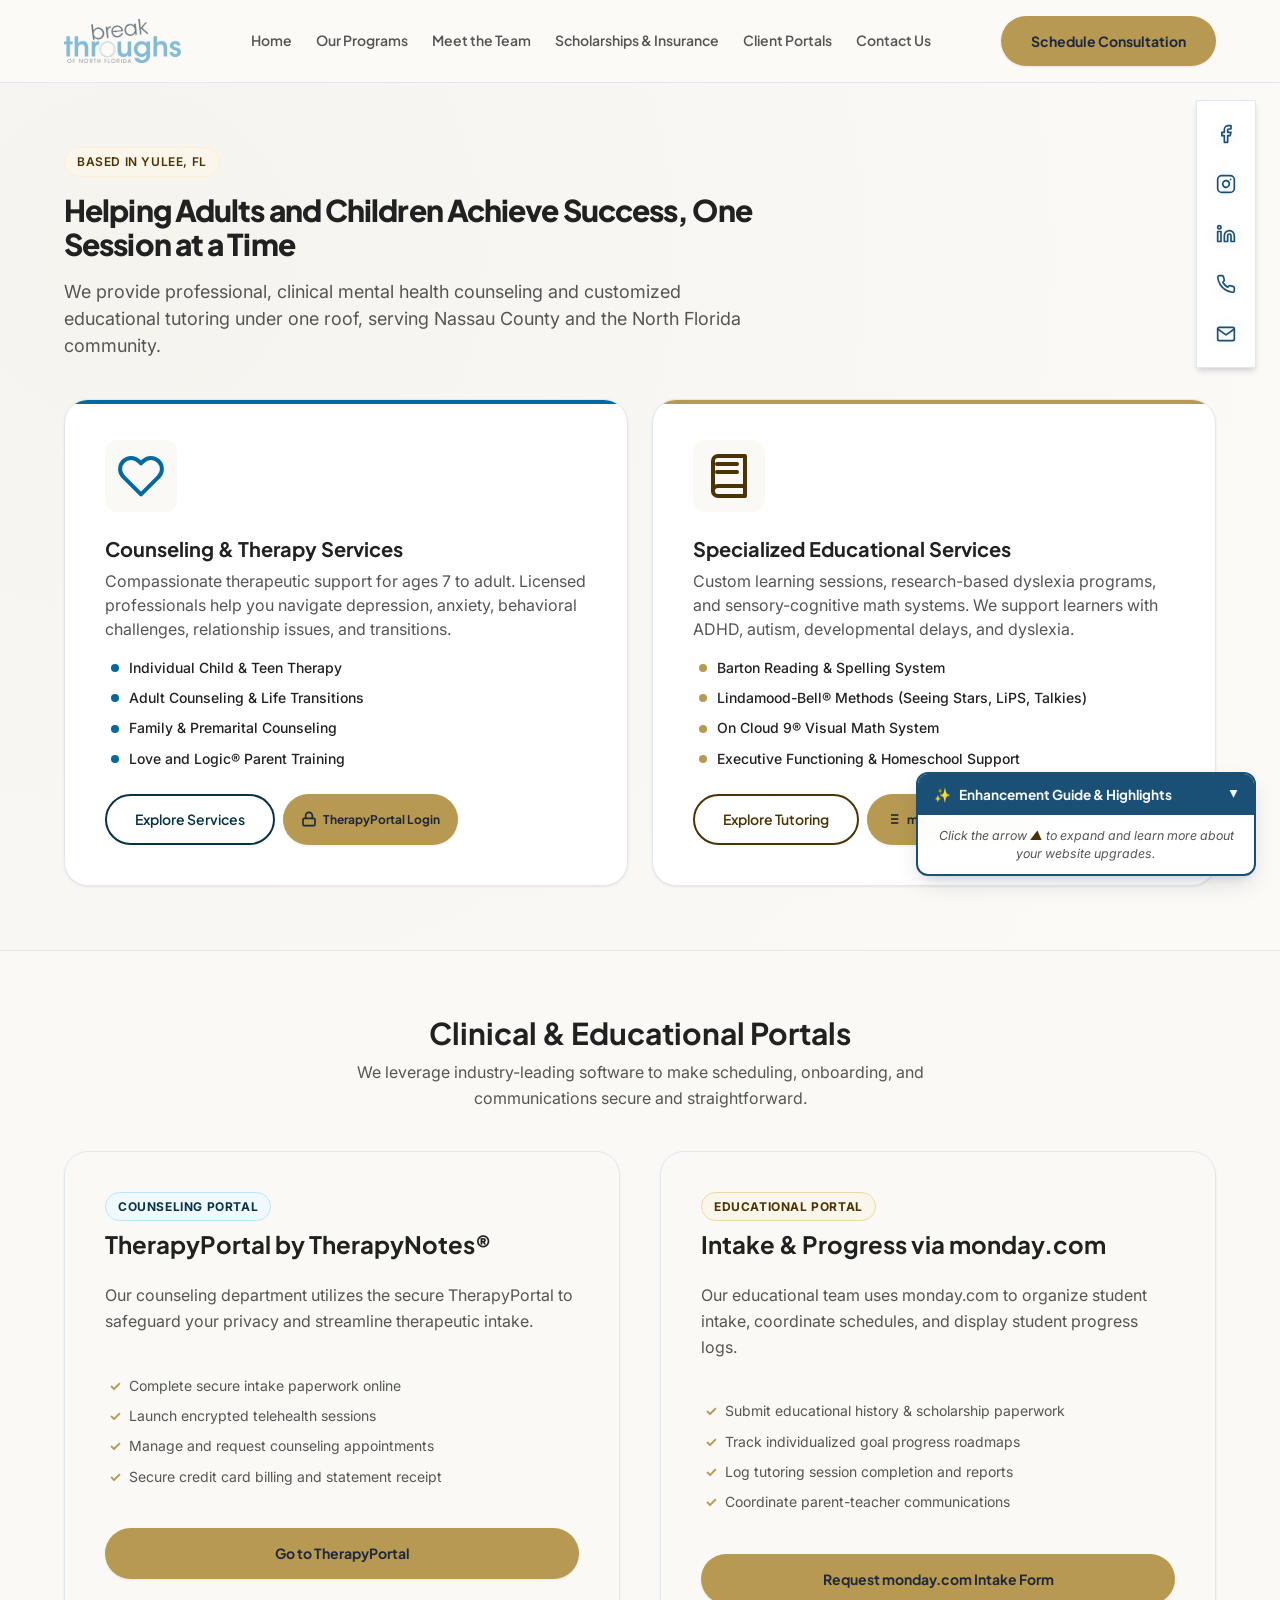
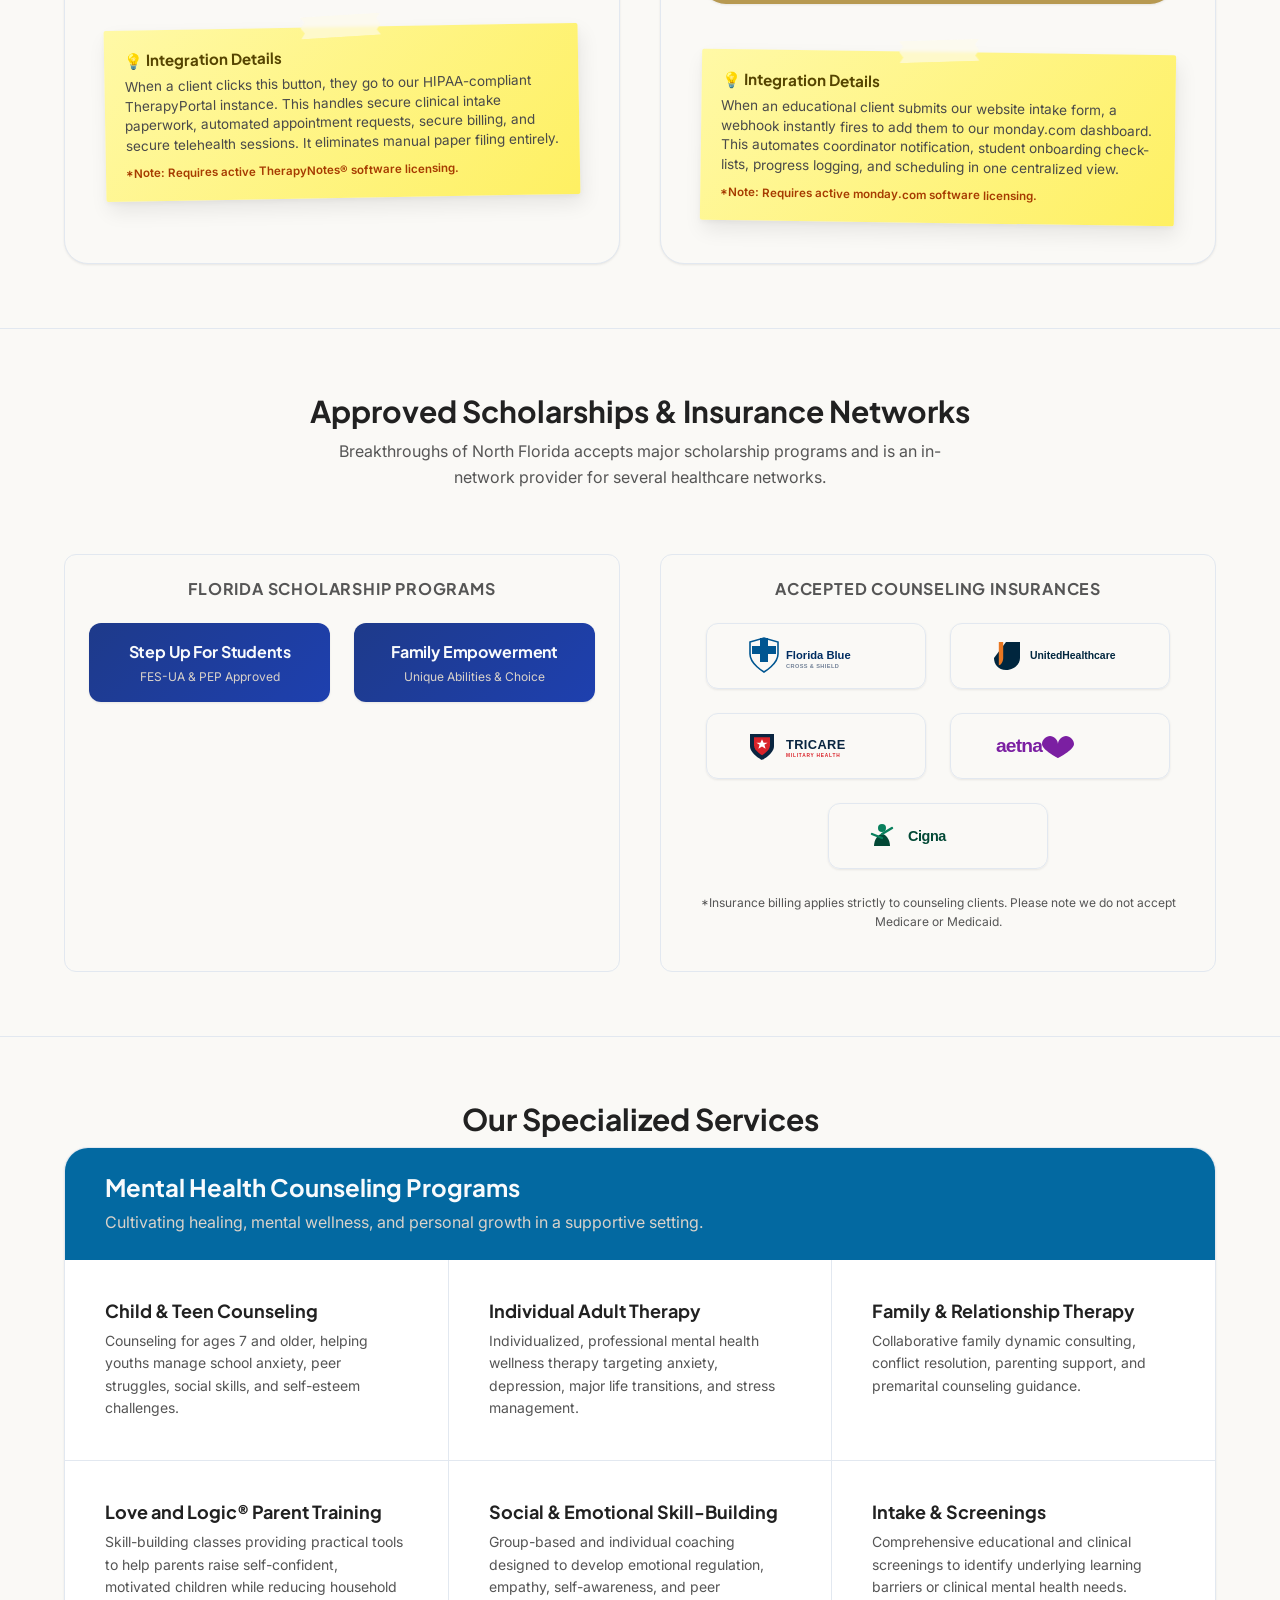
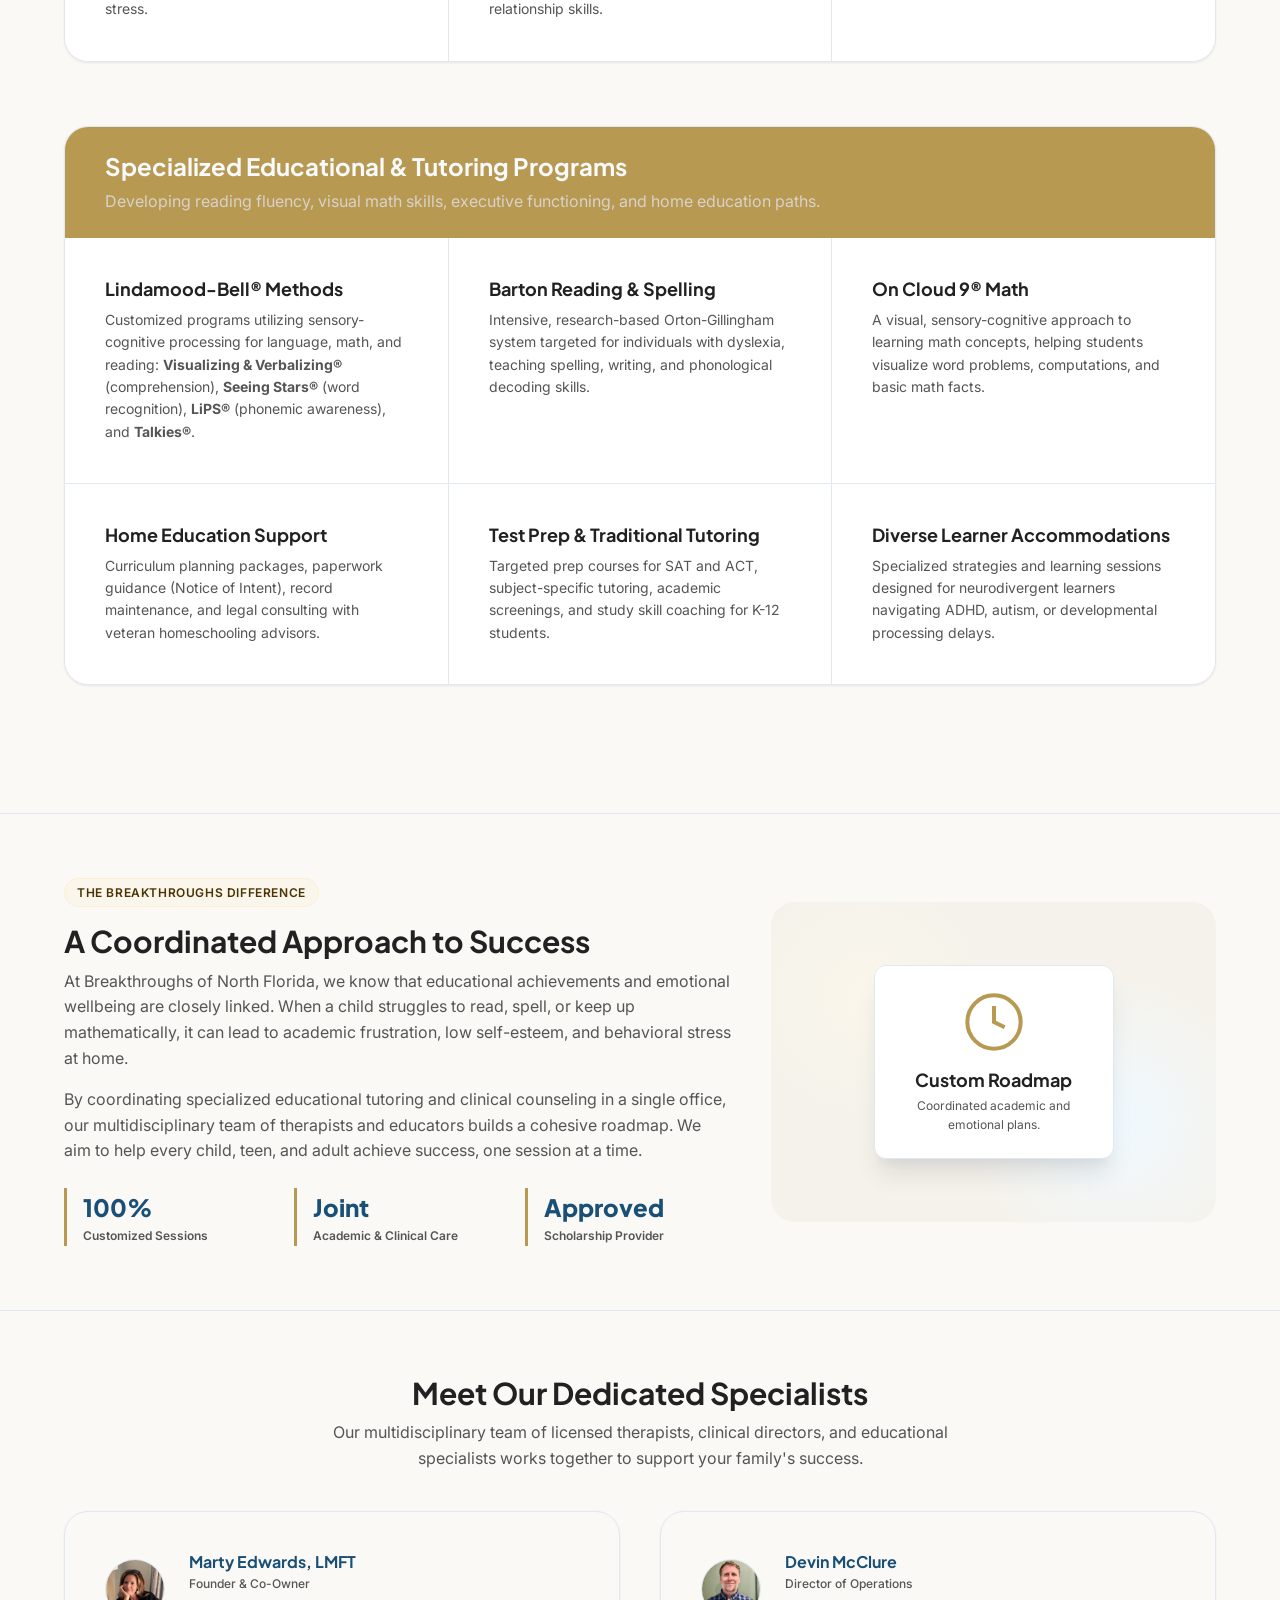
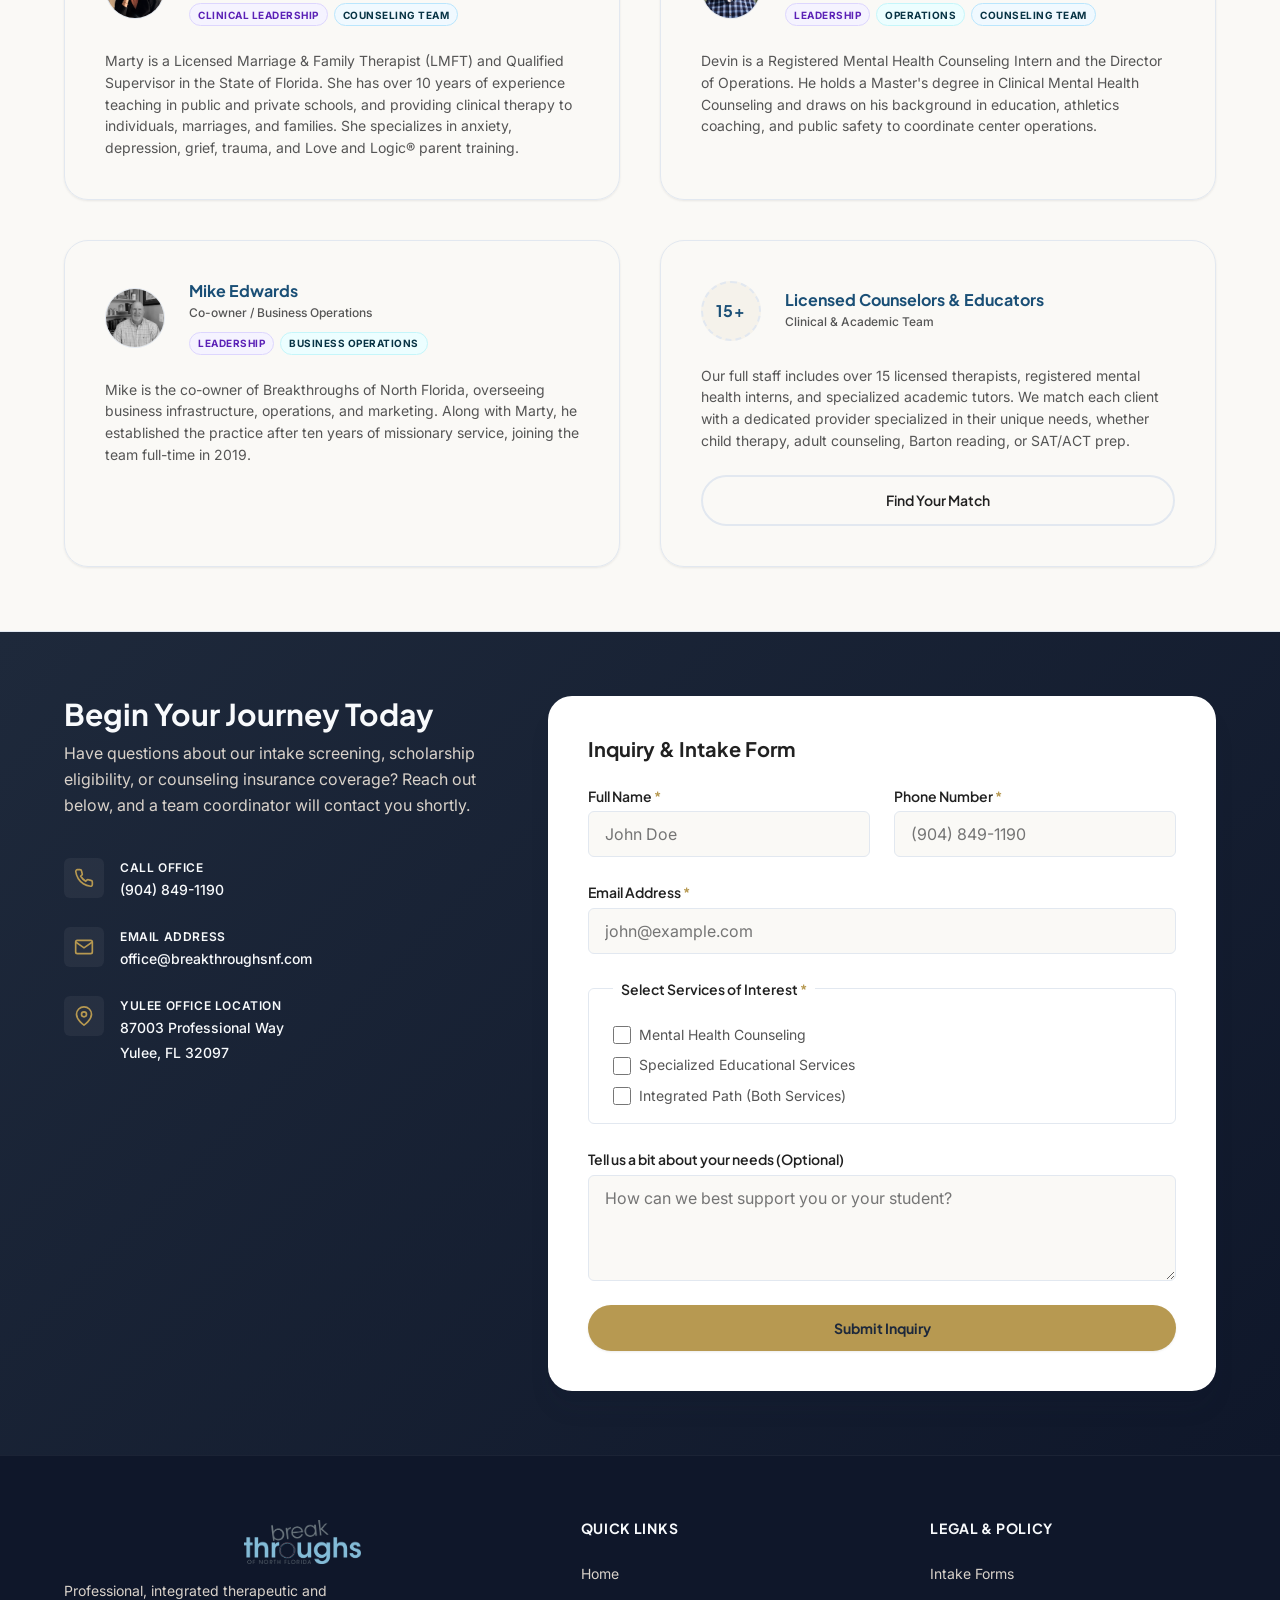
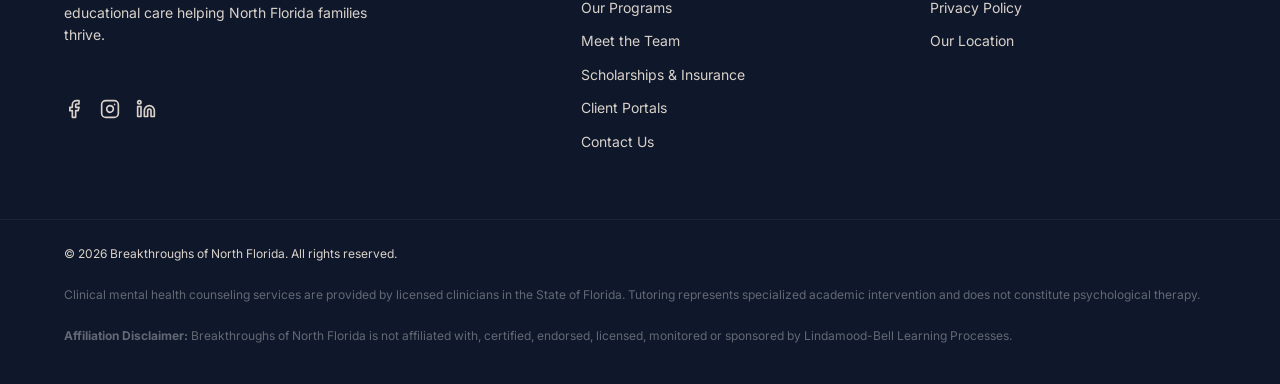
==== index.html @ 8227120d "Reposition floating socials charm bar to upper right corner and adjust hover tooltips to slide left" ====
<!DOCTYPE html>
<html lang="en">
<head>
  <meta charset="UTF-8">
  <meta name="viewport" content="width=device-width, initial-scale=1.0">
  
  <!-- SEO Meta Tags -->
  <title>Breakthroughs of North Florida | Specialized Counseling & Tutoring in Yulee</title>
  <meta name="description" content="Based in Yulee, Florida, we offer professional clinical mental health counseling and specialized educational tutoring services for children, teens, and families.">
  
  <!-- Google Fonts for Modern Typography -->
  <link rel="preconnect" href="https://fonts.googleapis.com">
  <link rel="preconnect" href="https://fonts.gstatic.com" crossorigin>
  <link href="https://fonts.googleapis.com/css2?family=Inter:wght@300;400;500;600;700&family=Plus+Jakarta+Sans:wght@400;500;600;700;800&display=swap" rel="stylesheet">
  
  <!-- Stylesheet -->
  <link rel="stylesheet" href="styles.css">
</head>
<body>

  <!-- Floating Collapsible Proposal Guide Widget -->
  <div class="proposal-widget collapsed" id="proposal-widget">
    <button class="proposal-widget-toggle" onclick="toggleProposalWidget()" aria-expanded="false" aria-label="Toggle proposal information guide">
      <span class="widget-toggle-icon">✨</span>
      <span class="widget-toggle-text">Enhancement Guide &amp; Highlights</span>
      <span class="widget-toggle-arrow">▲</span>
    </button>
    <div class="proposal-widget-body">
      <div class="widget-collapsed-msg">
        Click the arrow <span style="color: var(--color-academic-primary-dark); font-weight: 600;">▲</span> to expand and learn more about your website upgrades.
      </div>
      <div class="widget-expanded-content">
        <h4 style="margin-top: 0; margin-bottom: 0.5rem; font-size: 0.95rem; color: var(--color-primary-navy);">Enhancement Guide &amp; Concept Highlights</h4>
        <p style="font-size: 0.8rem; line-height: 1.4; margin-bottom: 0.75rem; color: var(--color-text-main);">
          This interactive prototype demonstrates recommended enhancements to modernize your website's architecture, user experience, and accessibility. Note that this is a <strong>preliminary concept skeleton</strong> designed to showcase layout and feature possibilities before final content integration.
        </p>
        <ul class="widget-highlights" style="margin: 10px 0; padding-left: 0; list-style: none; display: flex; flex-direction: column; gap: 8px;">
          <li style="position: relative; padding-left: 18px; font-size: 0.775rem; line-height: 1.4; color: var(--color-text-main);"><strong style="color: var(--color-primary-navy);">Modern Multi-Page Setup:</strong> Recommending a structured 5-page layout (Home, Programs, Team, Rates, Contact) to make extensive clinical and educational copy easy to digest and navigate.</li>
          <li style="position: relative; padding-left: 18px; font-size: 0.775rem; line-height: 1.4; color: var(--color-text-main);"><strong style="color: var(--color-primary-navy);">Inclusive Design &amp; Accessibility:</strong> Tailored with dyslexia-friendly high-contrast color tones, readable typography, and structured landmark navigation for readers with learning differences.</li>
          <li style="position: relative; padding-left: 18px; font-size: 0.775rem; line-height: 1.4; color: var(--color-text-main);"><strong style="color: var(--color-primary-navy);">Streamlined Portals:</strong> Integrating active intake forms (Google Forms) and client portal (TherapyPortal) directly into the navigation header.</li>
          <li style="position: relative; padding-left: 18px; font-size: 0.775rem; line-height: 1.4; color: var(--color-text-main);"><strong style="color: var(--color-primary-navy);">Dynamic Anti-Scroll UX:</strong> Compact staff cards with collapsible bio toggles to prevent infinite page scroll, allowing visitors to expand details only when interested.</li>
        </ul>
        <p class="widget-note" style="font-size: 0.75rem; color: var(--color-text-muted); font-style: italic; border-top: 1px solid var(--color-border-subtle); padding-top: 6px; margin-top: 6px; margin-bottom: 0;">Click this header to collapse/expand this guide and view the layout uninterrupted.</p>
      </div>
    </div>
  </div>


  <!-- Keyboard Accessibility: Skip to Main Content Link -->
  <a href="#main-content" class="skip-link">Skip to main content</a>

  <!-- Main Navigation Header -->
  <header class="main-header">
    <div class="container header-container">
      <a href="index.html" class="logo-area" aria-label="Breakthroughs of North Florida Home">
        <img class="logo-img" src="logo.png" alt="Breakthroughs of North Florida Logo">
      </a>

      <!-- Desktop Navigation -->
      <nav class="main-nav" aria-label="Primary Navigation">
        <ul class="nav-list">
          <li><a href="index.html" class="nav-link">Home</a></li>
          <li><a href="programs.html" class="nav-link">Our Programs</a></li>
          <li><a href="team.html" class="nav-link">Meet the Team</a></li>
          <li><a href="rates-insurance.html" class="nav-link">Scholarships &amp; Insurance</a></li>
          <li><a href="contact.html#portals" class="nav-link">Client Portals</a></li>
          <li><a href="contact.html" class="nav-link">Contact Us</a></li>
        </ul>
      </nav>

      <!-- Action Button -->
      <div class="header-cta">
        <a href="contact.html" class="btn btn-primary">Schedule Consultation</a>
      </div>

      <!-- Mobile Menu Toggle Button (Hamburger) -->
      <button class="menu-toggle" aria-expanded="false" aria-label="Toggle Navigation Menu">
        <span class="hamburger-bar"></span>
        <span class="hamburger-bar"></span>
        <span class="hamburger-bar"></span>
      </button>
    </div>

    <!-- Mobile Drawer Overlay Menu -->
    <nav class="mobile-nav" aria-label="Mobile Navigation">
      <ul class="mobile-nav-list">
        <li><a href="index.html" class="mobile-nav-link">Home</a></li>
        <li><a href="programs.html" class="mobile-nav-link">Our Programs</a></li>
        <li><a href="team.html" class="mobile-nav-link">Meet the Team</a></li>
        <li><a href="rates-insurance.html" class="mobile-nav-link">Scholarships &amp; Insurance</a></li>
        <li><a href="contact.html#portals" class="mobile-nav-link">Client Portals</a></li>
        <li><a href="contact.html" class="mobile-nav-link">Contact Us</a></li>
        <li><a href="contact.html" class="btn btn-primary btn-block">Schedule Consultation</a></li>
      </ul>
    </nav>
  </header>


  <!-- Main Content Wrapper -->
  <main id="main-content">

    <!-- Dual-Path Hero Section -->
    <section class="hero-section" aria-label="Welcome and Pathways">
      <div class="container hero-container">
        <div class="hero-intro">
          <span class="badge badge-accent">Based in Yulee, FL</span>
          <h1 class="hero-title">Helping Adults and Children Achieve Success, One Session at a Time</h1>
          <p class="hero-subtitle">
            We provide professional, clinical mental health counseling and customized educational tutoring under one roof, serving Nassau County and the North Florida community.
          </p>
        </div>

        <!-- The Dual Paths Layout - Counseling First, Education Second -->
        <div class="hero-paths">
          
          <!-- Path A: Counseling Services (First) -->
          <article class="path-card path-counseling" aria-labelledby="path-counseling-title">
            <div class="path-icon" aria-hidden="true">
              <!-- Heart in Hands / Care SVG -->
              <svg viewBox="0 0 24 24" width="48" height="48" stroke="currentColor" stroke-width="2" fill="none" stroke-linecap="round" stroke-linejoin="round">
                <path d="M20.84 4.61a5.5 5.5 0 0 0-7.78 0L12 5.67l-1.06-1.06a5.5 5.5 0 0 0-7.78 7.78l1.06 1.06L12 21.23l7.78-7.78 1.06-1.06a5.5 5.5 0 0 0 0-7.78z"></path>
              </svg>
            </div>
            <div class="path-content">
              <h2 id="path-counseling-title" class="path-title">Counseling &amp; Therapy Services</h2>
              <p class="path-description">
                Compassionate therapeutic support for ages 7 to adult. Licensed professionals help you navigate depression, anxiety, behavioral challenges, relationship issues, and transitions.
              </p>
              <ul class="path-bullets" role="list">
                <li>Individual Child & Teen Therapy</li>
                <li>Adult Counseling & Life Transitions</li>
                <li>Family & Premarital Counseling</li>
                <li>Love and Logic® Parent Training</li>
              </ul>
              <div class="path-actions">
                <a href="programs.html#lindamood-bell" class="btn btn-secondary btn-counseling-theme">Explore Services</a>
                <a href="https://www.therapyportal.com/p/breakthroughsnf/" target="_blank" rel="noopener noreferrer" class="btn btn-primary btn-portal-action">
                  <svg viewBox="0 0 24 24" width="16" height="16" stroke="currentColor" stroke-width="2.5" fill="none" class="btn-icon">
                    <rect x="3" y="11" width="18" height="11" rx="2" ry="2"></rect>
                    <path d="M7 11V7a5 5 0 0 1 10 0v4"></path>
                  </svg>
                  TherapyPortal Login
                </a>
              </div>
            </div>
          </article>

          <!-- Path B: Specialized Academics & Tutoring (Second) -->
          <article class="path-card path-academic" aria-labelledby="path-academic-title">
            <div class="path-icon" aria-hidden="true">
              <!-- Book / Academic Growth SVG -->
              <svg viewBox="0 0 24 24" width="48" height="48" stroke="currentColor" stroke-width="2" fill="none" stroke-linecap="round" stroke-linejoin="round">
                <path d="M4 19.5A2.5 2.5 0 0 1 6.5 17H20"></path>
                <path d="M6.5 2H20v20H6.5A2.5 2.5 0 0 1 4 19.5v-15A2.5 2.5 0 0 1 6.5 2z"></path>
                <path d="M6 6h10"></path>
                <path d="M6 10h10"></path>
              </svg>
            </div>
            <div class="path-content">
              <h2 id="path-academic-title" class="path-title">Specialized Educational Services</h2>
              <p class="path-description">
                Custom learning sessions, research-based dyslexia programs, and sensory-cognitive math systems. We support learners with ADHD, autism, developmental delays, and dyslexia.
              </p>
              <ul class="path-bullets" role="list">
                <li>Barton Reading & Spelling System</li>
                <li>Lindamood-Bell® Methods (Seeing Stars, LiPS, Talkies)</li>
                <li>On Cloud 9® Visual Math System</li>
                <li>Executive Functioning & Homeschool Support</li>
              </ul>
              <div class="path-actions">
                <a href="programs.html#tutoring" class="btn btn-secondary btn-academic-theme">Explore Tutoring</a>
                <a href="#monday-onboarding" class="btn btn-primary btn-portal-action academic-accent-btn">
                  <svg viewBox="0 0 24 24" width="16" height="16" stroke="currentColor" stroke-width="2.5" fill="none" class="btn-icon">
                    <line x1="9" y1="6" x2="20" y2="6"></line>
                    <line x1="9" y1="12" x2="20" y2="12"></line>
                    <line x1="9" y1="18" x2="20" y2="18"></line>
                    <line x1="4" y1="6" x2="4.01" y2="6"></line>
                    <line x1="4" y1="12" x2="4.01" y2="12"></line>
                    <line x1="4" y1="18" x2="4.01" y2="18"></line>
                  </svg>
                  monday Onboarding
                </a>
              </div>
            </div>
          </article>

        </div>
      </div>
    </section>

    <!-- Client Portals Section -->
    <section id="portals" class="portals-section" aria-labelledby="portals-heading">
      <div class="container">
        <h2 id="portals-heading" class="section-title text-center">Clinical &amp; Educational Portals</h2>
        <p class="section-subtitle text-center">
          We leverage industry-leading software to make scheduling, onboarding, and communications secure and straightforward.
        </p>

        <div class="portals-grid">
          <!-- Counseling Portal (TherapyNotes) -->
          <div class="portal-card card-counseling-portal">
            <div class="portal-header">
              <span class="portal-badge badge-counseling">Counseling Portal</span>
              <h3>TherapyPortal by TherapyNotes®</h3>
            </div>
            <p>
              Our counseling department utilizes the secure TherapyPortal to safeguard your privacy and streamline therapeutic intake.
            </p>
            <ul class="portal-features" role="list">
              <li>Complete secure intake paperwork online</li>
              <li>Launch encrypted telehealth sessions</li>
              <li>Manage and request counseling appointments</li>
              <li>Secure credit card billing and statement receipt</li>
            </ul>
            <a href="https://www.therapyportal.com/p/breakthroughsnf/" target="_blank" rel="noopener noreferrer" class="btn btn-primary btn-block">Go to TherapyPortal</a>
            
            <!-- Sticky Note Callout for Stakeholders -->
            <div class="sticky-note">
              <span class="sticky-note-tape"></span>
              <h5>💡 Integration Details</h5>
              <p>When a client clicks this button, they go to our HIPAA-compliant TherapyPortal instance. This handles secure clinical intake paperwork, automated appointment requests, secure billing, and secure telehealth sessions. It eliminates manual paper filing entirely.</p>
              <span class="sticky-note-footnote">*Note: Requires active TherapyNotes® software licensing.</span>
            </div>
          </div>

          <!-- Academic Portal (monday.com) -->
          <div id="monday-onboarding" class="portal-card card-academic-portal">
            <div class="portal-header">
              <span class="portal-badge badge-academic">Educational Portal</span>
              <h3>Intake &amp; Progress via monday.com</h3>
            </div>
            <p>
              Our educational team uses monday.com to organize student intake, coordinate schedules, and display student progress logs.
            </p>
            <ul class="portal-features" role="list">
              <li>Submit educational history &amp; scholarship paperwork</li>
              <li>Track individualized goal progress roadmaps</li>
              <li>Log tutoring session completion and reports</li>
              <li>Coordinate parent-teacher communications</li>
            </ul>
            <a href="#contact" class="btn btn-primary btn-block academic-accent-btn">Request monday.com Intake Form</a>
            
            <!-- Sticky Note Callout for Stakeholders -->
            <div class="sticky-note">
              <span class="sticky-note-tape"></span>
              <h5>💡 Integration Details</h5>
              <p>When an educational client submits our website intake form, a webhook instantly fires to add them to our monday.com dashboard. This automates coordinator notification, student onboarding check-lists, progress logging, and scheduling in one centralized view.</p>
              <span class="sticky-note-footnote">*Note: Requires active monday.com software licensing.</span>
            </div>
          </div>
        </div>
      </div>
    </section>

    <!-- Trust Badges Section (Scholarships & Insurances) -->
    <section id="badges" class="badges-section" aria-labelledby="badges-heading">
      <div class="container">
        <h2 id="badges-heading" class="section-title text-center">Approved Scholarships &amp; Insurance Networks</h2>
        <p class="section-subtitle text-center">
          Breakthroughs of North Florida accepts major scholarship programs and is an in-network provider for several healthcare networks.
        </p>

        <div class="badges-grid-container">
          <!-- Florida Scholarship Badges -->
          <div class="badge-category-box">
            <h3 class="badge-category-title">Florida Scholarship Programs</h3>
            <div class="badge-row">
              <div class="trust-badge" aria-label="Step Up For Students scholarship accepted">
                <div class="badge-inner">
                  <span class="badge-main-text">Step Up For Students</span>
                  <span class="badge-sub-text">FES-UA &amp; PEP Approved</span>
                </div>
              </div>
              <div class="trust-badge" aria-label="Family Empowerment Scholarship accepted">
                <div class="badge-inner">
                  <span class="badge-main-text">Family Empowerment</span>
                  <span class="badge-sub-text">Unique Abilities & Choice</span>
                </div>
              </div>
            </div>
          </div>

          <!-- Accepted Insurance Badges -->
          <div class="badge-category-box">
            <h3 class="badge-category-title">Accepted Counseling Insurances</h3>
            <div class="badge-row">
              <div class="insurance-logo-card" aria-label="Florida Blue Cross Blue Shield accepted">
                <img src="images/bcbs_logo.svg" alt="Florida Blue Logo">
              </div>
              <div class="insurance-logo-card" aria-label="UnitedHealthcare accepted">
                <img src="images/uhc_logo.svg" alt="UnitedHealthcare Logo">
              </div>
              <div class="insurance-logo-card" aria-label="Tricare Insurance accepted">
                <img src="images/tricare_logo.svg" alt="Tricare Logo">
              </div>
              <div class="insurance-logo-card" aria-label="Aetna Insurance accepted">
                <img src="images/aetna_logo.svg" alt="Aetna Logo">
              </div>
              <div class="insurance-logo-card" aria-label="Cigna Insurance accepted">
                <img src="images/cigna_logo.svg" alt="Cigna Logo">
              </div>
            </div>
            <p class="insurance-note">*Insurance billing applies strictly to counseling clients. Please note we do not accept Medicare or Medicaid.</p>
          </div>
        </div>
      </div>
    </section>

    <!-- Services Overview Section - Counseling First, Education Second -->
    <section id="services" class="services-section" aria-labelledby="services-heading">
      <div class="container">
        <h2 id="services-heading" class="section-title text-center">Our Specialized Services</h2>
        
        <!-- Counseling Services Sub-Section (First) -->
        <div id="services-counseling" class="services-block">
          <div class="services-block-header counseling-color-strip">
            <h3>Mental Health Counseling Programs</h3>
            <p>Cultivating healing, mental wellness, and personal growth in a supportive setting.</p>
          </div>
          <div class="services-grid">
            <div class="service-card">
              <h4>Child &amp; Teen Counseling</h4>
              <p>Counseling for ages 7 and older, helping youths manage school anxiety, peer struggles, social skills, and self-esteem challenges.</p>
            </div>
            <div class="service-card">
              <h4>Individual Adult Therapy</h4>
              <p>Individualized, professional mental health wellness therapy targeting anxiety, depression, major life transitions, and stress management.</p>
            </div>
            <div class="service-card">
              <h4>Family &amp; Relationship Therapy</h4>
              <p>Collaborative family dynamic consulting, conflict resolution, parenting support, and premarital counseling guidance.</p>
            </div>
            <div class="service-card">
              <h4>Love and Logic® Parent Training</h4>
              <p>Skill-building classes providing practical tools to help parents raise self-confident, motivated children while reducing household stress.</p>
            </div>
            <div class="service-card">
              <h4>Social &amp; Emotional Skill-Building</h4>
              <p>Group-based and individual coaching designed to develop emotional regulation, empathy, self-awareness, and peer relationship skills.</p>
            </div>
            <div class="service-card">
              <h4>Intake &amp; Screenings</h4>
              <p>Comprehensive educational and clinical screenings to identify underlying learning barriers or clinical mental health needs.</p>
            </div>
          </div>
        </div>

        <!-- Academic Services Sub-Section (Second) -->
        <div id="services-academic" class="services-block">
          <div class="services-block-header academic-color-strip">
            <h3>Specialized Educational &amp; Tutoring Programs</h3>
            <p>Developing reading fluency, visual math skills, executive functioning, and home education paths.</p>
          </div>
          <div class="services-grid">
            <div class="service-card">
              <h4>Lindamood-Bell® Methods</h4>
              <p>Customized programs utilizing sensory-cognitive processing for language, math, and reading: <strong>Visualizing &amp; Verbalizing®</strong> (comprehension), <strong>Seeing Stars®</strong> (word recognition), <strong>LiPS®</strong> (phonemic awareness), and <strong>Talkies®</strong>.</p>
            </div>
            <div class="service-card">
              <h4>Barton Reading &amp; Spelling</h4>
              <p>Intensive, research-based Orton-Gillingham system targeted for individuals with dyslexia, teaching spelling, writing, and phonological decoding skills.</p>
            </div>
            <div class="service-card">
              <h4>On Cloud 9® Math</h4>
              <p>A visual, sensory-cognitive approach to learning math concepts, helping students visualize word problems, computations, and basic math facts.</p>
            </div>
            <div class="service-card">
              <h4>Home Education Support</h4>
              <p>Curriculum planning packages, paperwork guidance (Notice of Intent), record maintenance, and legal consulting with veteran homeschooling advisors.</p>
            </div>
            <div class="service-card">
              <h4>Test Prep &amp; Traditional Tutoring</h4>
              <p>Targeted prep courses for SAT and ACT, subject-specific tutoring, academic screenings, and study skill coaching for K-12 students.</p>
            </div>
            <div class="service-card">
              <h4>Diverse Learner Accommodations</h4>
              <p>Specialized strategies and learning sessions designed for neurodivergent learners navigating ADHD, autism, or developmental processing delays.</p>
            </div>
          </div>
        </div>

      </div>
    </section>

    <!-- Our Philosophy Section -->
    <section id="about" class="about-section" aria-labelledby="about-heading">
      <div class="container about-container">
        <div class="about-content">
          <span class="badge badge-accent">The Breakthroughs Difference</span>
          <h2 id="about-heading" class="section-title">A Coordinated Approach to Success</h2>
          <p>
            At Breakthroughs of North Florida, we know that educational achievements and emotional wellbeing are closely linked. When a child struggles to read, spell, or keep up mathematically, it can lead to academic frustration, low self-esteem, and behavioral stress at home. 
          </p>
          <p>
            By coordinating specialized educational tutoring and clinical counseling in a single office, our multidisciplinary team of therapists and educators builds a cohesive roadmap. We aim to help every child, teen, and adult achieve success, one session at a time.
          </p>
          <div class="highlights-row">
            <div class="highlight-item">
              <span class="highlight-number">100%</span>
              <span class="highlight-label">Customized Sessions</span>
            </div>
            <div class="highlight-item">
              <span class="highlight-number">Joint</span>
              <span class="highlight-label">Academic &amp; Clinical Care</span>
            </div>
            <div class="highlight-item">
              <span class="highlight-number">Approved</span>
              <span class="highlight-label">Scholarship Provider</span>
            </div>
          </div>
        </div>
        <div class="about-visual" aria-hidden="true">
          <!-- Geometric clean art element simulating growth/achievement path -->
          <div class="abstract-artwork">
            <div class="art-circle circle-1"></div>
            <div class="art-circle circle-2"></div>
            <div class="art-card">
              <svg viewBox="0 0 24 24" width="64" height="64" stroke="currentColor" stroke-width="1.5" fill="none">
                <circle cx="12" cy="12" r="10"></circle>
                <polyline points="12 6 12 12 16 14"></polyline>
              </svg>
              <h5>Custom Roadmap</h5>
              <p>Coordinated academic and emotional plans.</p>
            </div>
          </div>
        </div>
      </div>
    </section>

    <!-- Meet Our Team Section -->
    <section id="team" class="team-section" aria-labelledby="team-heading">
      <div class="container">
        <h2 id="team-heading" class="section-title text-center">Meet Our Dedicated Specialists</h2>
        <p class="section-subtitle text-center">
          Our multidisciplinary team of licensed therapists, clinical directors, and educational specialists works together to support your family's success.
        </p>

        <div class="team-grid">
          <!-- Staff Card 1: Marty Edwards -->
          <div class="team-card">
            <div class="team-card-header">
              <img class="team-avatar" src="images/marty.jpg" alt="Marty Edwards">
              <div class="team-meta">
                <h4>Marty Edwards, LMFT</h4>
                <span class="team-role">Founder &amp; Co-Owner</span>
                <div class="team-badge-container" style="display: flex; flex-wrap: wrap; gap: 6px; margin-top: 4px;">
                  <span class="team-badge badge-leadership">Clinical Leadership</span>
                  <span class="team-badge badge-counseling">Counseling Team</span>
                </div>
              </div>
            </div>
            <p class="team-bio">
              Marty is a Licensed Marriage &amp; Family Therapist (LMFT) and Qualified Supervisor in the State of Florida. She has over 10 years of experience teaching in public and private schools, and providing clinical therapy to individuals, marriages, and families. She specializes in anxiety, depression, grief, trauma, and Love and Logic® parent training.
            </p>
          </div>

          <!-- Staff Card 2: Devin McClure -->
          <div class="team-card">
            <div class="team-card-header">
              <img class="team-avatar" src="images/devin_mcclure.jpg" alt="Devin McClure">
              <div class="team-meta">
                <h4>Devin McClure</h4>
                <span class="team-role">Director of Operations</span>
                <div class="team-badge-container" style="display: flex; flex-wrap: wrap; gap: 6px; margin-top: 4px;">
                  <span class="team-badge badge-leadership">Leadership</span>
                  <span class="team-badge badge-operations">Operations</span>
                  <span class="team-badge badge-counseling">Counseling Team</span>
                </div>
              </div>
            </div>
            <p class="team-bio">
              Devin is a Registered Mental Health Counseling Intern and the Director of Operations. He holds a Master's degree in Clinical Mental Health Counseling and draws on his background in education, athletics coaching, and public safety to coordinate center operations.
            </p>
          </div>

          <!-- Staff Card 3: Mike Edwards -->
          <div class="team-card">
            <div class="team-card-header">
              <img class="team-avatar" src="images/mike.jpg" alt="Mike Edwards">
              <div class="team-meta">
                <h4>Mike Edwards</h4>
                <span class="team-role">Co-owner / Business Operations</span>
                <div class="team-badge-container" style="display: flex; flex-wrap: wrap; gap: 6px; margin-top: 4px;">
                  <span class="team-badge badge-leadership">Leadership</span>
                  <span class="team-badge badge-operations">Business Operations</span>
                </div>
              </div>
            </div>
            <p class="team-bio">
              Mike is the co-owner of Breakthroughs of North Florida, overseeing business infrastructure, operations, and marketing. Along with Marty, he established the practice after ten years of missionary service, joining the team full-time in 2019.
            </p>
          </div>

          <!-- Staff Card 4: Clinical & Tutoring Team -->
          <div class="team-card team-card-summary">
            <div class="team-card-header">
              <div class="team-avatar-placeholder team-avatar-group" aria-hidden="true" style="background-color: #f5f2eb; color: var(--color-primary-navy);">15+</div>
              <div class="team-meta">
                <h4>Licensed Counselors &amp; Educators</h4>
                <span class="team-role">Clinical &amp; Academic Team</span>
              </div>
            </div>
            <p class="team-bio">
              Our full staff includes over 15 licensed therapists, registered mental health interns, and specialized academic tutors. We match each client with a dedicated provider specialized in their unique needs, whether child therapy, adult counseling, Barton reading, or SAT/ACT prep.
            </p>
            <div class="team-card-footer" style="margin-top: auto;">
              <a href="contact.html" class="btn btn-secondary btn-block">Find Your Match</a>
            </div>
          </div>
        </div>
      </div>
    </section>

    <!-- Contact & Intake Section -->
    <section id="contact" class="contact-section" aria-labelledby="contact-heading">
      <div class="container contact-container">
        
        <!-- Details Column -->
        <div class="contact-info">
          <h2 id="contact-heading" class="section-title text-light">Begin Your Journey Today</h2>
          <p class="text-light-sub">
            Have questions about our intake screening, scholarship eligibility, or counseling insurance coverage? Reach out below, and a team coordinator will contact you shortly.
          </p>

          <div class="info-blocks">
            <div class="info-block">
              <div class="info-icon" aria-hidden="true">
                <svg viewBox="0 0 24 24" width="20" height="20" stroke="currentColor" stroke-width="2" fill="none">
                  <path d="M22 16.92v3a2 2 0 0 1-2.18 2 19.79 19.79 0 0 1-8.63-3.07 19.5 19.5 0 0 1-6-6 19.79 19.79 0 0 1-3.07-8.67A2 2 0 0 1 4.11 2h3a2 2 0 0 1 2 1.72 12.84 12.84 0 0 0 .7 2.81 2 2 0 0 1-.45 2.11L8.09 9.91a16 16 0 0 0 6 6l1.27-1.27a2 2 0 0 1 2.11-.45 12.84 12.84 0 0 0 2.81.7A2 2 0 0 1 22 16.92z"></path>
                </svg>
              </div>
              <div>
                <span class="info-title text-light">Call Office</span>
                <a href="tel:9048491190" class="info-value text-light">(904) 849-1190</a>
              </div>
            </div>

            <div class="info-block">
              <div class="info-icon" aria-hidden="true">
                <svg viewBox="0 0 24 24" width="20" height="20" stroke="currentColor" stroke-width="2" fill="none">
                  <path d="M4 4h16c1.1 0 2 .9 2 2v12c0 1.1-.9 2-2 2H4c-1.1 0-2-.9-2-2V6c0-1.1.9-2 2-2z"></path>
                  <polyline points="22,6 12,13 2,6"></polyline>
                </svg>
              </div>
              <div>
                <span class="info-title text-light">Email Address</span>
                <a href="mailto:office@breakthroughsnf.com" class="info-value text-light">office@breakthroughsnf.com</a>
              </div>
            </div>

            <div class="info-block">
              <div class="info-icon" aria-hidden="true">
                <svg viewBox="0 0 24 24" width="20" height="20" stroke="currentColor" stroke-width="2" fill="none">
                  <path d="M21 10c0 7-9 13-9 13s-9-6-9-13a9 9 0 0 1 18 0z"></path>
                  <circle cx="12" cy="10" r="3"></circle>
                </svg>
              </div>
              <div>
                <span class="info-title text-light">Yulee Office Location</span>
                <span class="info-value text-light">87003 Professional Way<br>Yulee, FL 32097</span>
              </div>
            </div>
          </div>
        </div>

        <!-- Form Column -->
        <div class="contact-form-card">
          <h3 class="form-card-title">Inquiry &amp; Intake Form</h3>
          <form action="#" method="POST" class="intake-form">
            <div class="form-row">
              <div class="form-group">
                <label for="contact-name">Full Name <span class="required" aria-hidden="true">*</span></label>
                <input type="text" id="contact-name" name="name" required autocomplete="name" placeholder="John Doe">
              </div>
              <div class="form-group">
                <label for="contact-phone">Phone Number <span class="required" aria-hidden="true">*</span></label>
                <input type="tel" id="contact-phone" name="phone" required autocomplete="tel" placeholder="(904) 849-1190">
              </div>
            </div>

            <div class="form-group">
              <label for="contact-email">Email Address <span class="required" aria-hidden="true">*</span></label>
              <input type="email" id="contact-email" name="email" required autocomplete="email" placeholder="john@example.com">
            </div>

            <fieldset class="form-fieldset">
              <legend class="form-legend">Select Services of Interest <span class="required" aria-hidden="true">*</span></legend>
              <div class="checkbox-group">
                <div class="checkbox-item">
                  <input type="checkbox" id="service-opt-counseling" name="services" value="counseling">
                  <label for="service-opt-counseling">Mental Health Counseling</label>
                </div>
                <div class="checkbox-item">
                  <input type="checkbox" id="service-opt-academic" name="services" value="academic">
                  <label for="service-opt-academic">Specialized Educational Services</label>
                </div>
                <div class="checkbox-item">
                  <input type="checkbox" id="service-opt-both" name="services" value="both">
                  <label for="service-opt-both">Integrated Path (Both Services)</label>
                </div>
              </div>
            </fieldset>

            <div class="form-group">
              <label for="contact-msg">Tell us a bit about your needs (Optional)</label>
              <textarea id="contact-msg" name="message" rows="4" placeholder="How can we best support you or your student?"></textarea>
            </div>

            <button type="submit" class="btn btn-primary btn-block">Submit Inquiry</button>
          </form>
        </div>

      </div>
    </section>

  </main>

  
  <!-- Floating Socials Charm Bar -->
  <div class="socials-charm" aria-label="Social Media Links">
    <a href="https://www.facebook.com/BreakthroughsofNorthFlorida" target="_blank" rel="noopener noreferrer" class="charm-link" aria-label="Facebook">
      <svg class="charm-icon" viewBox="0 0 24 24" width="20" height="20" stroke="currentColor" stroke-width="2" fill="none" stroke-linecap="round" stroke-linejoin="round">
        <path d="M18 2h-3a5 5 0 0 0 -5 5v3H7v4h3v8h4v-8h3l1-4h-4V7a1 1 0 0 1 1-1h3z"></path>
      </svg>
      <span class="charm-tooltip">Facebook</span>
    </a>
    <a href="https://www.instagram.com/breakthroughsofjacksonville/" target="_blank" rel="noopener noreferrer" class="charm-link" aria-label="Instagram">
      <svg class="charm-icon" viewBox="0 0 24 24" width="20" height="20" stroke="currentColor" stroke-width="2" fill="none" stroke-linecap="round" stroke-linejoin="round">
        <rect x="2" y="2" width="20" height="20" rx="5" ry="5"></rect>
        <path d="M16 11.37A4 4 0 1 1 12.63 8 4 4 0 0 1 16 11.37z"></path>
        <line x1="17.5" y1="6.5" x2="17.51" y2="6.5"></line>
      </svg>
      <span class="charm-tooltip">Instagram</span>
    </a>
    <a href="https://www.linkedin.com/company/breakthroughs-of-north-florida/" target="_blank" rel="noopener noreferrer" class="charm-link" aria-label="LinkedIn">
      <svg class="charm-icon" viewBox="0 0 24 24" width="20" height="20" stroke="currentColor" stroke-width="2" fill="none" stroke-linecap="round" stroke-linejoin="round">
        <path d="M16 8a6 6 0 0 1 6 6v7h-4v-7a2 2 0 0 0-2-2 2 2 0 0 0-2 2v7h-4v-7a6 6 0 0 1 6-6z"></path>
        <rect x="2" y="9" width="4" height="12"></rect>
        <circle cx="4" cy="4" r="2"></circle>
      </svg>
      <span class="charm-tooltip">LinkedIn</span>
    </a>
    <a href="tel:904-261-2600" class="charm-link" aria-label="Call Us">
      <svg class="charm-icon" viewBox="0 0 24 24" width="20" height="20" stroke="currentColor" stroke-width="2" fill="none" stroke-linecap="round" stroke-linejoin="round">
        <path d="M22 16.92v3a2 2 0 0 1-2.18 2 19.79 19.79 0 0 1-8.63-3.07 19.5 19.5 0 0 1-6-6 19.79 19.79 0 0 1-3.07-8.67A2 2 0 0 1 4.11 2h3a2 2 0 0 1 2 1.72 12.84 12.84 0 0 0 .7 2.81 2 2 0 0 1-.45 2.11L8.09 9.91a16 16 0 0 0 6 6l1.27-1.27a2 2 0 0 1 2.11-.45 12.84 12.84 0 0 0 2.81.7A2 2 0 0 1 22 16.92z"></path>
      </svg>
      <span class="charm-tooltip">Call Us</span>
    </a>
    <a href="contact.html" class="charm-link" aria-label="Contact Us">
      <svg class="charm-icon" viewBox="0 0 24 24" width="20" height="20" stroke="currentColor" stroke-width="2" fill="none" stroke-linecap="round" stroke-linejoin="round">
        <path d="M4 4h16c1.1 0 2 .9 2 2v12c0 1.1-.9 2-2 2H4c-1.1 0-2-.9-2-2V6c0-1.1.9-2 2-2z"></path>
        <polyline points="22,6 12,13 2,6"></polyline>
      </svg>
      <span class="charm-tooltip">Email Us</span>
    </a>
  </div>

  <!-- Scroll to Top Button -->
  <button class="scroll-top-btn" id="scroll-top-btn" onclick="scrollToTop()" aria-label="Scroll to top of page">
    <svg viewBox="0 0 24 24" width="20" height="20" stroke="currentColor" stroke-width="2.5" fill="none" stroke-linecap="round" stroke-linejoin="round">
      <line x1="12" y1="19" x2="12" y2="5"></line>
      <polyline points="5 12 12 5 19 12"></polyline>
    </svg>
  </button>

  
  <!-- Floating Socials Charm Bar -->
  <div class="socials-charm" aria-label="Social Media Links">
    <a href="https://www.facebook.com/BreakthroughsofNorthFlorida" target="_blank" rel="noopener noreferrer" class="charm-link" aria-label="Facebook">
      <svg class="charm-icon" viewBox="0 0 24 24" width="20" height="20" stroke="currentColor" stroke-width="2" fill="none" stroke-linecap="round" stroke-linejoin="round">
        <path d="M18 2h-3a5 5 0 0 0 -5 5v3H7v4h3v8h4v-8h3l1-4h-4V7a1 1 0 0 1 1-1h3z"></path>
      </svg>
      <span class="charm-tooltip">Facebook</span>
    </a>
    <a href="https://www.instagram.com/breakthroughsofjacksonville/" target="_blank" rel="noopener noreferrer" class="charm-link" aria-label="Instagram">
      <svg class="charm-icon" viewBox="0 0 24 24" width="20" height="20" stroke="currentColor" stroke-width="2" fill="none" stroke-linecap="round" stroke-linejoin="round">
        <rect x="2" y="2" width="20" height="20" rx="5" ry="5"></rect>
        <path d="M16 11.37A4 4 0 1 1 12.63 8 4 4 0 0 1 16 11.37z"></path>
        <line x1="17.5" y1="6.5" x2="17.51" y2="6.5"></line>
      </svg>
      <span class="charm-tooltip">Instagram</span>
    </a>
    <a href="https://www.linkedin.com/company/breakthroughs-of-north-florida/" target="_blank" rel="noopener noreferrer" class="charm-link" aria-label="LinkedIn">
      <svg class="charm-icon" viewBox="0 0 24 24" width="20" height="20" stroke="currentColor" stroke-width="2" fill="none" stroke-linecap="round" stroke-linejoin="round">
        <path d="M16 8a6 6 0 0 1 6 6v7h-4v-7a2 2 0 0 0-2-2 2 2 0 0 0-2 2v7h-4v-7a6 6 0 0 1 6-6z"></path>
        <rect x="2" y="9" width="4" height="12"></rect>
        <circle cx="4" cy="4" r="2"></circle>
      </svg>
      <span class="charm-tooltip">LinkedIn</span>
    </a>
    <a href="tel:904-261-2600" class="charm-link" aria-label="Call Us">
      <svg class="charm-icon" viewBox="0 0 24 24" width="20" height="20" stroke="currentColor" stroke-width="2" fill="none" stroke-linecap="round" stroke-linejoin="round">
        <path d="M22 16.92v3a2 2 0 0 1-2.18 2 19.79 19.79 0 0 1-8.63-3.07 19.5 19.5 0 0 1-6-6 19.79 19.79 0 0 1-3.07-8.67A2 2 0 0 1 4.11 2h3a2 2 0 0 1 2 1.72 12.84 12.84 0 0 0 .7 2.81 2 2 0 0 1-.45 2.11L8.09 9.91a16 16 0 0 0 6 6l1.27-1.27a2 2 0 0 1 2.11-.45 12.84 12.84 0 0 0 2.81.7A2 2 0 0 1 22 16.92z"></path>
      </svg>
      <span class="charm-tooltip">Call Us</span>
    </a>
    <a href="contact.html" class="charm-link" aria-label="Contact Us">
      <svg class="charm-icon" viewBox="0 0 24 24" width="20" height="20" stroke="currentColor" stroke-width="2" fill="none" stroke-linecap="round" stroke-linejoin="round">
        <path d="M4 4h16c1.1 0 2 .9 2 2v12c0 1.1-.9 2-2 2H4c-1.1 0-2-.9-2-2V6c0-1.1.9-2 2-2z"></path>
        <polyline points="22,6 12,13 2,6"></polyline>
      </svg>
      <span class="charm-tooltip">Email Us</span>
    </a>
  </div>

  <!-- Scroll to Top Button -->
  <button class="scroll-top-btn" id="scroll-top-btn" onclick="scrollToTop()" aria-label="Scroll to top of page">
    <svg viewBox="0 0 24 24" width="20" height="20" stroke="currentColor" stroke-width="2.5" fill="none" stroke-linecap="round" stroke-linejoin="round">
      <line x1="12" y1="19" x2="12" y2="5"></line>
      <polyline points="5 12 12 5 19 12"></polyline>
    </svg>
  </button>

  <!-- Global Footer -->
  <footer class="main-footer">
    <div class="container footer-container">
      <div class="footer-brand">
        <img class="logo-img" src="logo.png" alt="Breakthroughs of North Florida Logo">
        <p class="footer-desc">
          Professional, integrated therapeutic and educational care helping North Florida families thrive.
        </p>
        <!-- Inline Socials for Mobile/Tablet users -->
        <div class="footer-socials" style="display: flex; gap: 16px; margin-top: 1.25rem;">
          <a href="https://www.facebook.com/BreakthroughsofNorthFlorida" target="_blank" rel="noopener noreferrer" style="color: var(--color-text-light-sub); transition: color 0.2s;" aria-label="Facebook">
            <svg viewBox="0 0 24 24" width="20" height="20" stroke="currentColor" stroke-width="2" fill="none" stroke-linecap="round" stroke-linejoin="round"><path d="M18 2h-3a5 5 0 0 0 -5 5v3H7v4h3v8h4v-8h3l1-4h-4V7a1 1 0 0 1 1-1h3z"></path></svg>
          </a>
          <a href="https://www.instagram.com/breakthroughsofjacksonville/" target="_blank" rel="noopener noreferrer" style="color: var(--color-text-light-sub); transition: color 0.2s;" aria-label="Instagram">
            <svg viewBox="0 0 24 24" width="20" height="20" stroke="currentColor" stroke-width="2" fill="none" stroke-linecap="round" stroke-linejoin="round"><rect x="2" y="2" width="20" height="20" rx="5" ry="5"></rect><path d="M16 11.37A4 4 0 1 1 12.63 8 4 4 0 0 1 16 11.37z"></path><line x1="17.5" y1="6.5" x2="17.51" y2="6.5"></line></svg>
          </a>
          <a href="https://www.linkedin.com/company/breakthroughs-of-north-florida/" target="_blank" rel="noopener noreferrer" style="color: var(--color-text-light-sub); transition: color 0.2s;" aria-label="LinkedIn">
            <svg viewBox="0 0 24 24" width="20" height="20" stroke="currentColor" stroke-width="2" fill="none" stroke-linecap="round" stroke-linejoin="round"><path d="M16 8a6 6 0 0 1 6 6v7h-4v-7a2 2 0 0 0-2-2 2 2 0 0 0-2 2v7h-4v-7a6 6 0 0 1 6-6z"></path><rect x="2" y="9" width="4" height="12"></rect><circle cx="4" cy="4" r="2"></circle></svg>
          </a>
        </div>
      </div>

      <div class="footer-links-group">
        <div class="footer-links-col">
          <h5>Quick Links</h5>
          <ul>
            <li><a href="index.html">Home</a></li>
            <li><a href="programs.html">Our Programs</a></li>
            <li><a href="team.html">Meet the Team</a></li>
            <li><a href="rates-insurance.html">Scholarships &amp; Insurance</a></li>
            <li><a href="contact.html#portals">Client Portals</a></li>
            <li><a href="contact.html">Contact Us</a></li>
          </ul>
        </div>
        <div class="footer-links-col">
          <h5>Legal &amp; Policy</h5>
          <ul>
            <li><a href="rates-insurance.html">Intake Forms</a></li>
            <li><a href="rates-insurance.html#privacy">Privacy Policy</a></li>
            <li><a href="contact.html#locations">Our Location</a></li>
          </ul>
        </div>
      </div>
    </div>
    
    <div class="footer-bottom">
      <div class="container footer-bottom-container">
        <div class="footer-legal-blocks">
          <p class="copyright-text">&copy; <span id="current-year">2026</span> Breakthroughs of North Florida. All rights reserved.</p>
          <p class="license-info">Clinical mental health counseling services are provided by licensed clinicians in the State of Florida. Tutoring represents specialized academic intervention and does not constitute psychological therapy.</p>
          <p class="license-info"><strong>Affiliation Disclaimer:</strong> Breakthroughs of North Florida is not affiliated with, certified, endorsed, licensed, monitored or sponsored by Lindamood-Bell Learning Processes.</p>
        </div>
      </div>
    </div>
  </footer>

  <!-- Javascript for mobile menu toggling and proposal widget -->
  <script>
    document.addEventListener('DOMContentLoaded', () => {
      const menuToggle = document.querySelector('.menu-toggle');
      const mobileNav = document.querySelector('.mobile-nav');
      const mobileLinks = document.querySelectorAll('.mobile-nav-link');

      // Toggle mobile menu
      menuToggle.addEventListener('click', () => {
        const expanded = menuToggle.getAttribute('aria-expanded') === 'true';
        menuToggle.setAttribute('aria-expanded', !expanded);
        menuToggle.classList.toggle('is-active');
        mobileNav.classList.toggle('is-active');
      });

      // Close mobile menu on link click
      mobileLinks.forEach(link => {
        link.addEventListener('click', () => {
          menuToggle.setAttribute('aria-expanded', 'false');
          menuToggle.classList.remove('is-active');
          mobileNav.classList.remove('is-active');
        });
      });

      // Scroll to Top Button visibility toggle
      const scrollTopBtn = document.getElementById('scroll-top-btn');
      if (scrollTopBtn) {
        window.addEventListener('scroll', () => {
          if (window.pageYOffset > 300) {
            scrollTopBtn.classList.add('visible');
          } else {
            scrollTopBtn.classList.remove('visible');
          }
        });
      }

      // Automatically update footer copyright year to current year
      const yearSpan = document.getElementById('current-year');
      if (yearSpan) {
        yearSpan.textContent = new Date().getFullYear();
      }
    });

    // Toggle floating proposal widget
    function toggleProposalWidget() {
      const widget = document.getElementById('proposal-widget');
      if (widget) {
        const collapsed = widget.classList.toggle('collapsed');
        localStorage.setItem('proposal_widget_collapsed', collapsed ? 'true' : 'false');
        const toggleBtn = widget.querySelector('.proposal-widget-toggle');
        if (toggleBtn) {
          toggleBtn.setAttribute('aria-expanded', collapsed ? 'false' : 'true');
        }
      }
    }

    // Scroll to Top action
    function scrollToTop() {
      window.scrollTo({
        top: 0,
        behavior: 'smooth'
      });
    }

    // Restore proposal widget state
    document.addEventListener('DOMContentLoaded', () => {
      const isCollapsed = localStorage.getItem('proposal_widget_collapsed');
      const widget = document.getElementById('proposal-widget');
      if (widget && isCollapsed === 'false') {
        widget.classList.remove('collapsed');
        const toggleBtn = widget.querySelector('.proposal-widget-toggle');
        if (toggleBtn) {
          toggleBtn.setAttribute('aria-expanded', 'true');
        }
      }
    });
  </script>

</body>
</html>
---- styles.css ----
/* ----------------------------------------------------
   BREAKTHROUGHS OF NORTH FLORIDA - DESIGN SYSTEM
   Modern, Warm, Professional, and Accessible CSS Scaffold
   ---------------------------------------------------- */

/* Custom Properties / Design Tokens */
:root {
  /* Color Palette - Warm Neutrals & Deep Slate */
  --color-bg-base: #faf9f6;          /* Soft warm cream base */
  --color-bg-surface: #ffffff;       /* Pure white for cards/sections */
  --color-bg-alt: #f5f2eb;           /* Sand neutral background */
  
  --color-text-main: #212121;        /* Charcoal dark grey for high readability */
  --color-text-muted: #555555;       /* Medium grey for secondary text */
  --color-text-light: #f8fafc;       /* Near white for dark backgrounds */
  --color-text-light-sub: #d9d2ca;   /* Sand neutral for dark background text */
  
  --color-primary-navy: #1a4f76;     /* Calming slate blue/navy */
  --color-primary-navy-hover: #0e3552;
  
  /* Brand Paths - Distinct Themes for Specialized Services */
  /* Academic Gold/Tan: Warm neutral, intellect, stability */
  --color-academic-primary: #B79951; 
  --color-academic-primary-hover: #987e3f;
  --color-academic-primary-dark: #4c3303;  /* Deep chocolate gold for high-contrast text on light bg */
  --color-academic-bg-light: #faf6eb;
  --color-academic-border: #eadaa2;
  
  /* Counseling Teal/Slate Blue: Calming, clinical, supportive */
  --color-counseling-primary: #0369a1; 
  --color-counseling-primary-hover: #075985;
  --color-counseling-primary-dark: #083344; /* Deep midnight blue for high-contrast text on light bg */
  --color-counseling-bg-light: #f0f9ff;
  --color-counseling-border: #bae6fd;
  
  /* Accents & Highlights */
  --color-accent-terracotta: #B79951; /* Muted Gold/Tan from logo */
  --color-accent-terracotta-hover: #987e3f;
  --color-accent-bg-light: #faf6eb;
  
  --color-border-subtle: #e2e8f0;
  --color-focus-ring: #1a4f76;       /* Calming slate blue focus indicator */
  
  /* Typography Scale */
  --font-family-headings: 'Plus Jakarta Sans', system-ui, -apple-system, sans-serif;
  --font-family-body: 'Inter', system-ui, -apple-system, sans-serif;
  
  --font-size-xs: 0.75rem;
  --font-size-sm: 0.875rem;
  --font-size-base: 1rem;
  --font-size-lg: 1.125rem;
  --font-size-xl: 1.25rem;
  --font-size-2xl: 1.5rem;
  --font-size-3xl: 1.875rem;
  --font-size-4xl: 2.25rem;
  --font-size-5xl: 3rem;
  
  /* Spacing Scale */
  --space-xs: 0.5rem;
  --space-sm: 1rem;
  --space-md: 1.5rem;
  --space-lg: 2.5rem;
  --space-xl: 4rem;
  --space-2xl: 6rem;
  
  /* Border Radius & Shadows */
  --radius-sm: 6px;
  --radius-md: 12px;
  --radius-lg: 24px;
  --radius-pill: 9999px;
  
  --shadow-sm: 0 1px 3px rgba(0, 0, 0, 0.05), 0 1px 2px rgba(0, 0, 0, 0.03);
  --shadow-md: 0 4px 6px -1px rgba(27, 38, 59, 0.08), 0 2px 4px -1px rgba(27, 38, 59, 0.03);
  --shadow-lg: 0 20px 25px -5px rgba(27, 38, 59, 0.1), 0 10px 10px -5px rgba(27, 38, 59, 0.04);
  --shadow-inner: inset 0 2px 4px 0 rgba(0, 0, 0, 0.05);
  
  /* Layout constraints */
  --max-width-container: 1200px;
  
  /* Transitions */
  --transition-smooth: all 0.3s cubic-bezier(0.4, 0, 0.2, 1);
  --transition-fast: all 0.15s ease;
}

/* ----------------------------------------------------
   CSS RESET & BASE STYLES
   ---------------------------------------------------- */
*, *::before, *::after {
  box-sizing: border-box;
  margin: 0;
  padding: 0;
}

html {
  scroll-behavior: smooth;
  font-size: 16px;
  -webkit-text-size-adjust: 100%;
}

body {
  font-family: var(--font-family-body);
  font-size: var(--font-size-base);
  line-height: 1.6;
  color: var(--color-text-main);
  background-color: var(--color-bg-base);
  -webkit-font-smoothing: antialiased;
  -moz-osx-font-smoothing: grayscale;
}

/* ----------------------------------------------------
   ACCESSIBILITY & FOCUS STYLES
   ---------------------------------------------------- */
/* Skip to content link */
.skip-link {
  position: absolute;
  top: -100px;
  left: 20px;
  background-color: var(--color-accent-terracotta);
  color: var(--color-text-light);
  padding: 10px 20px;
  border-radius: var(--radius-sm);
  font-weight: 600;
  text-decoration: none;
  z-index: 9999;
  transition: top 0.2s ease;
  box-shadow: var(--shadow-lg);
}

.skip-link:focus {
  top: 20px;
  outline: 3px solid var(--color-focus-ring);
  outline-offset: 4px;
}

/* Global focus styling for keyboard navigation users */
*:focus-visible {
  outline: 3px solid var(--color-focus-ring);
  outline-offset: 4px;
}

/* Hide interactive element focus if using mouse */
*:focus:not(:focus-visible) {
  outline: none;
}

/* Screen reader only utility class */
.sr-only {
  position: absolute;
  width: 1px;
  height: 1px;
  padding: 0;
  margin: -1px;
  overflow: hidden;
  clip: rect(0, 0, 0, 0);
  white-space: nowrap;
  border: 0;
}

/* ----------------------------------------------------
   TYPOGRAPHY
   ---------------------------------------------------- */
h1, h2, h3, h4, h5, h6 {
  font-family: var(--font-family-headings);
  font-weight: 700;
  line-height: 1.25;
  color: var(--color-text-main);
}

h1 { font-size: var(--font-size-4xl); font-weight: 800; }
h2 { font-size: var(--font-size-3xl); }
h3 { font-size: var(--font-size-2xl); }
h4 { font-size: var(--font-size-xl); }
h5 { font-size: var(--font-size-lg); }

p {
  margin-bottom: var(--space-sm);
  color: var(--color-text-muted);
}

/* Link overrides */
a {
  color: var(--color-primary-navy);
  text-decoration: none;
  transition: var(--transition-fast);
}

a:hover {
  text-decoration: underline;
}

/* ----------------------------------------------------
   GRID & LAYOUT CONTAINERS
   ---------------------------------------------------- */
.container {
  width: 100%;
  max-width: var(--max-width-container);
  margin-left: auto;
  margin-right: auto;
  padding-left: var(--space-md);
  padding-right: var(--space-md);
}

/* ----------------------------------------------------
   BUTTONS
   ---------------------------------------------------- */
.btn {
  display: inline-flex;
  align-items: center;
  justify-content: center;
  padding: 0.75rem 1.75rem;
  font-family: var(--font-family-headings);
  font-weight: 600;
  font-size: var(--font-size-sm);
  border-radius: var(--radius-pill);
  transition: var(--transition-smooth);
  border: 2px solid transparent;
  cursor: pointer;
  text-align: center;
  white-space: nowrap;
}

.btn:hover {
  text-decoration: none;
  transform: translateY(-2px);
}

.btn:active {
  transform: translateY(0);
}

/* Primary Button Design (Terracotta Accent) */
.btn-primary {
  background-color: var(--color-accent-terracotta);
  color: #1e293b !important; /* High contrast dark text on gold background */
  font-weight: 700;
  box-shadow: var(--shadow-sm);
}

.btn-primary:hover {
  background-color: var(--color-accent-terracotta-hover);
  color: #1e293b !important; /* Keep text dark and readable */
  box-shadow: var(--shadow-md);
}

/* Secondary/Outline Button Design */
.btn-secondary {
  background-color: transparent;
  border-color: var(--color-border-subtle);
  color: var(--color-text-main);
}

.btn-secondary:hover {
  background-color: var(--color-bg-alt);
  border-color: var(--color-text-muted);
}

/* Interactive Path Theme Buttons */
.btn-academic-theme {
  border-color: var(--color-academic-primary-dark);
  color: var(--color-academic-primary-dark);
}

.btn-academic-theme:hover {
  background-color: var(--color-academic-primary);
  color: #1e293b !important;
}

.btn-counseling-theme {
  border-color: var(--color-counseling-primary-dark);
  color: var(--color-counseling-primary-dark);
}

.btn-counseling-theme:hover {
  background-color: var(--color-counseling-primary);
  color: var(--color-text-light);
}

.btn-block {
  display: flex;
  width: 100%;
}

/* Badges / Micro Badges */
.badge {
  display: inline-flex;
  align-items: center;
  padding: 0.25rem 0.75rem;
  border-radius: var(--radius-pill);
  font-size: var(--font-size-xs);
  font-weight: 600;
  text-transform: uppercase;
  letter-spacing: 0.05em;
  margin-bottom: var(--space-sm);
}

.badge-accent {
  background-color: var(--color-accent-bg-light);
  color: var(--color-academic-primary-dark);
  border: 1px solid #ffedd5;
}

/* ----------------------------------------------------
   HEADER & NAVIGATION
   ---------------------------------------------------- */
.main-header {
  position: sticky;
  top: 0;
  background-color: rgba(251, 250, 247, 0.95);
  backdrop-filter: blur(8px);
  border-bottom: 1px solid var(--color-border-subtle);
  z-index: 100;
  padding: var(--space-sm) 0;
}

.header-container {
  display: flex;
  align-items: center;
  justify-content: space-between;
}

.logo-area {
  display: flex;
  align-items: center;
  gap: var(--space-xs);
  color: var(--color-primary-navy);
}

.logo-img {
  height: 44px;
  width: auto;
  object-fit: contain;
  display: block;
}

.logo-area:hover {
  text-decoration: none;
}

.logo-icon {
  display: flex;
  align-items: center;
  justify-content: center;
  color: var(--color-accent-terracotta);
}

.logo-text {
  display: flex;
  flex-direction: column;
}

.brand-name {
  font-family: var(--font-family-headings);
  font-size: var(--font-size-lg);
  font-weight: 800;
  line-height: 1.1;
  letter-spacing: -0.02em;
}

.brand-sub {
  font-size: var(--font-size-xs);
  font-weight: 500;
  color: var(--color-text-muted);
  text-transform: uppercase;
  letter-spacing: 0.1em;
}

.main-nav {
  display: none; /* Mobile first hidden, block on desktop */
}

.nav-list {
  display: flex;
  list-style: none;
  gap: var(--space-md);
}

.nav-link {
  font-family: var(--font-family-headings);
  font-weight: 600;
  font-size: var(--font-size-sm);
  color: var(--color-text-muted);
  padding: var(--space-xs) 0;
  border-bottom: 2px solid transparent;
}

.nav-link:hover {
  color: var(--color-primary-navy);
  text-decoration: none;
  border-bottom-color: var(--color-accent-terracotta);
}

.header-cta {
  display: none; /* Hide on small screens */
}

/* ----------------------------------------------------
   HERO SECTION (DUAL-PATHWAY)
   ---------------------------------------------------- */
.hero-section {
  padding: var(--space-xl) 0;
  background: radial-gradient(circle at 10% 20%, rgba(243, 240, 234, 0.6) 0%, rgba(251, 250, 247, 1) 90%);
  border-bottom: 1px solid var(--color-border-subtle);
}

.hero-intro {
  max-width: 700px;
  margin-bottom: var(--space-lg);
}

.hero-title {
  font-size: var(--font-size-3xl);
  line-height: 1.15;
  letter-spacing: -0.03em;
  margin-bottom: var(--space-sm);
}

.hero-subtitle {
  font-size: var(--font-size-lg);
  line-height: 1.5;
}

/* Pathway Cards Container */
.hero-paths {
  display: grid;
  grid-template-columns: 1fr;
  gap: var(--space-md);
  margin-top: var(--space-lg);
}

/* Path Card Component */
.path-card {
  background-color: var(--color-bg-surface);
  border: 1px solid var(--color-border-subtle);
  border-radius: var(--radius-lg);
  padding: var(--space-lg);
  box-shadow: var(--shadow-sm);
  display: flex;
  flex-direction: column;
  gap: var(--space-md);
  transition: var(--transition-smooth);
  position: relative;
  overflow: hidden;
}

.path-card::before {
  content: '';
  position: absolute;
  top: 0;
  left: 0;
  width: 100%;
  height: 4px;
}

.path-card:hover {
  transform: translateY(-6px);
  box-shadow: var(--shadow-lg);
}

/* Specific Path Theme Customization */
.path-academic::before {
  background-color: var(--color-academic-primary);
}

.path-academic:hover {
  border-color: var(--color-academic-border);
  background-color: var(--color-academic-bg-light);
}

.path-academic .path-icon {
  color: var(--color-academic-primary-dark);
}

.path-counseling::before {
  background-color: var(--color-counseling-primary);
}

.path-counseling:hover {
  border-color: var(--color-counseling-border);
  background-color: var(--color-counseling-bg-light);
}

.path-counseling .path-icon {
  color: var(--color-counseling-primary);
}

.path-icon {
  display: inline-flex;
  align-items: center;
  justify-content: center;
  width: 72px;
  height: 72px;
  background-color: var(--color-bg-base);
  border-radius: var(--radius-md);
  padding: 12px;
}

.path-title {
  font-size: var(--font-size-xl);
  margin-bottom: var(--space-xs);
}

.path-description {
  font-size: var(--font-size-base);
  line-height: 1.5;
  margin-bottom: var(--space-sm);
}

.path-bullets {
  list-style: none;
  display: flex;
  flex-direction: column;
  gap: var(--space-xs);
  margin-bottom: var(--space-md);
}

.path-bullets li {
  position: relative;
  padding-left: 24px;
  font-size: var(--font-size-sm);
  font-weight: 500;
  color: var(--color-text-main);
}

/* Custom bullet circles */
.path-bullets li::before {
  content: "";
  position: absolute;
  left: 6px;
  top: 50%;
  transform: translateY(-50%);
  width: 8px;
  height: 8px;
  border-radius: 50%;
}

.path-academic .path-bullets li::before {
  background-color: var(--color-academic-primary);
}

.path-counseling .path-bullets li::before {
  background-color: var(--color-counseling-primary);
}

/* ----------------------------------------------------
   TRUST BADGES & INSURANCE
   ---------------------------------------------------- */
.badges-section {
  padding: var(--space-xl) 0;
  background-color: var(--color-bg-white);
  border-bottom: 1px solid var(--color-border-subtle);
}

.section-title {
  margin-bottom: var(--space-xs);
}

.section-subtitle {
  max-width: 650px;
  margin-left: auto;
  margin-right: auto;
  margin-bottom: var(--space-lg);
}

.text-center { text-align: center; }

.badges-grid-container {
  display: grid;
  grid-template-columns: 1fr;
  gap: var(--space-lg);
  margin-top: var(--space-xl);
}

.badge-category-box {
  background-color: var(--color-bg-base);
  border: 1px solid var(--color-border-subtle);
  border-radius: var(--radius-md);
  padding: var(--space-md);
  text-align: center;
}

.badge-category-title {
  font-size: var(--font-size-md);
  text-transform: uppercase;
  letter-spacing: 0.05em;
  color: var(--color-text-muted);
  margin-bottom: var(--space-md);
}

.badge-row {
  display: flex;
  flex-wrap: wrap;
  justify-content: center;
  align-items: center;
  gap: var(--space-md);
}

/* Scholarship Badge Design */
.trust-badge {
  background: linear-gradient(135deg, #1e3a8a 0%, #1e40af 100%);
  color: var(--color-text-light);
  border-radius: var(--radius-md);
  padding: 1rem 1.5rem;
  box-shadow: var(--shadow-sm);
  min-width: 200px;
  flex: 1 1 200px;
  max-width: 280px;
}

.badge-inner {
  display: flex;
  flex-direction: column;
}

.badge-main-text {
  font-family: var(--font-family-headings);
  font-size: var(--font-size-base);
  font-weight: 700;
  letter-spacing: -0.01em;
}

.badge-sub-text {
  font-size: var(--font-size-xs);
  color: var(--color-text-light-sub);
  margin-top: 2px;
}

/* Insurance Placeholder Design */
.insurance-logo-placeholder {
  background-color: var(--color-bg-surface);
  border: 2px dashed var(--color-border-subtle);
  border-radius: var(--radius-md);
  padding: 1rem 1.5rem;
  font-family: var(--font-family-headings);
  font-weight: 700;
  color: var(--color-text-muted);
  min-width: 150px;
  flex: 1 1 150px;
  max-width: 220px;
  display: flex;
  align-items: center;
  justify-content: center;
}

.insurance-logo-card {
  background-color: var(--color-bg-white);
  border: 1px solid var(--color-border-subtle);
  border-radius: var(--radius-md);
  padding: 0.75rem 1.25rem;
  min-width: 160px;
  flex: 1 1 160px;
  max-width: 220px;
  display: flex;
  align-items: center;
  justify-content: center;
  box-shadow: var(--shadow-sm);
  transition: var(--transition-smooth);
}

.insurance-logo-card:hover {
  transform: translateY(-2px);
  box-shadow: var(--shadow-md);
  border-color: var(--color-primary-navy);
}

.insurance-logo-card img {
  width: 100%;
  height: 40px;
  object-fit: contain;
}

.insurance-note {
  font-size: var(--font-size-xs);
  margin-top: var(--space-md);
  color: var(--color-text-muted);
}


/* ----------------------------------------------------
   SERVICES DETAILS
   ---------------------------------------------------- */
.services-section {
  padding: var(--space-xl) 0;
  background-color: var(--color-bg-base);
}

.services-block {
  background-color: var(--color-bg-surface);
  border-radius: var(--radius-lg);
  border: 1px solid var(--color-border-subtle);
  overflow: hidden;
  box-shadow: var(--shadow-sm);
  margin-bottom: var(--space-xl);
}

.services-block-header {
  padding: var(--space-md) var(--space-lg);
  color: var(--color-text-light);
  position: relative;
}

.services-block-header h3 {
  color: var(--color-text-light);
  font-size: var(--font-size-2xl);
  margin-bottom: var(--space-xs);
}

.services-block-header p {
  color: var(--color-text-light-sub);
  margin-bottom: 0;
}

/* Header colors */
.academic-color-strip {
  background-color: var(--color-academic-primary);
}

.counseling-color-strip {
  background-color: var(--color-counseling-primary);
}

/* CSS Grid for Service Cards */
.services-grid {
  display: grid;
  grid-template-columns: 1fr;
  gap: 1px;
  background-color: var(--color-border-subtle); /* Emulates light divider borders */
}

.service-card {
  background-color: var(--color-bg-surface);
  padding: var(--space-lg);
  transition: var(--transition-smooth);
}

.service-card:hover {
  background-color: var(--color-bg-base);
}

.service-card h4 {
  font-size: var(--font-size-lg);
  margin-bottom: var(--space-xs);
}

.service-card p {
  font-size: var(--font-size-sm);
  margin-bottom: 0;
}

/* ----------------------------------------------------
   OUR PHILOSOPHY / ABOUT
   ---------------------------------------------------- */
.about-section {
  padding: var(--space-xl) 0;
  background-color: var(--color-bg-white);
  border-top: 1px solid var(--color-border-subtle);
  border-bottom: 1px solid var(--color-border-subtle);
}

.about-container {
  display: grid;
  grid-template-columns: 1fr;
  gap: var(--space-lg);
  align-items: center;
}

.highlights-row {
  display: grid;
  grid-template-columns: repeat(auto-fit, minmax(140px, 1fr));
  gap: var(--space-md);
  margin-top: var(--space-md);
}

.highlight-item {
  display: flex;
  flex-direction: column;
  border-left: 3px solid var(--color-accent-terracotta);
  padding-left: var(--space-sm);
}

.highlight-number {
  font-family: var(--font-family-headings);
  font-size: var(--font-size-2xl);
  font-weight: 800;
  color: var(--color-primary-navy);
}

.highlight-label {
  font-size: var(--font-size-xs);
  font-weight: 600;
  color: var(--color-text-muted);
}

/* Abstract visual elements to simulate premium artwork */
.about-visual {
  position: relative;
  height: 320px;
  background-color: var(--color-bg-alt);
  border-radius: var(--radius-lg);
  overflow: hidden;
  display: none; /* Hide on mobile to conserve space */
}

.abstract-artwork {
  width: 100%;
  height: 100%;
  position: relative;
  display: flex;
  align-items: center;
  justify-content: center;
}

.art-circle {
  position: absolute;
  border-radius: 50%;
}

.circle-1 {
  width: 250px;
  height: 250px;
  background: radial-gradient(circle, var(--color-academic-bg-light) 0%, transparent 70%);
  top: -30px;
  left: -30px;
}

.circle-2 {
  width: 300px;
  height: 300px;
  background: radial-gradient(circle, var(--color-counseling-bg-light) 0%, transparent 70%);
  bottom: -50px;
  right: -50px;
}

.art-card {
  background-color: var(--color-bg-surface);
  border: 1px solid var(--color-border-subtle);
  border-radius: var(--radius-md);
  padding: var(--space-md);
  max-width: 240px;
  box-shadow: var(--shadow-lg);
  z-index: 2;
  text-align: center;
  color: var(--color-accent-terracotta);
}

.art-card h5 {
  margin: var(--space-xs) 0 4px;
  color: var(--color-text-main);
}

.art-card p {
  font-size: var(--font-size-xs);
  margin-bottom: 0;
}

/* ----------------------------------------------------
   CONTACT & INTAKE FORM
   ---------------------------------------------------- */
.contact-section {
  padding: var(--space-xl) 0;
  background: linear-gradient(135deg, #1e293b 0%, #0f172a 100%);
  color: var(--color-text-light);
}

.contact-container {
  display: grid;
  grid-template-columns: 1fr;
  gap: var(--space-xl);
}

.text-light { color: var(--color-text-light); }
.text-light-sub { color: var(--color-text-light-sub); }

.info-blocks {
  display: flex;
  flex-direction: column;
  gap: var(--space-md);
  margin-top: var(--space-lg);
}

.info-block {
  display: flex;
  gap: var(--space-sm);
  align-items: flex-start;
}

.info-icon {
  display: flex;
  align-items: center;
  justify-content: center;
  padding: 10px;
  background-color: rgba(255, 255, 255, 0.05);
  border-radius: var(--radius-sm);
  color: var(--color-accent-terracotta);
}

.info-title {
  display: block;
  font-size: var(--font-size-xs);
  font-weight: 600;
  text-transform: uppercase;
  letter-spacing: 0.05em;
}

.info-value {
  font-size: var(--font-size-sm);
  font-weight: 500;
}

.info-block a.info-value:hover {
  color: #fcd34d; /* Bright amber gold for high contrast on dark bg */
  text-decoration: underline;
}

/* Intake Form Card */
.contact-form-card {
  background-color: var(--color-bg-surface);
  border-radius: var(--radius-lg);
  padding: var(--space-lg);
  box-shadow: var(--shadow-lg);
  color: var(--color-text-main);
}

.form-card-title {
  font-size: var(--font-size-xl);
  margin-bottom: var(--space-md);
}

.intake-form {
  display: flex;
  flex-direction: column;
  gap: var(--space-md);
}

.form-row {
  display: grid;
  grid-template-columns: 1fr;
  gap: var(--space-md);
}

.form-group {
  display: flex;
  flex-direction: column;
  gap: 4px;
}

.form-group label {
  font-family: var(--font-family-headings);
  font-size: var(--font-size-sm);
  font-weight: 600;
  color: var(--color-text-main);
}

.required {
  color: var(--color-accent-terracotta);
}

/* Style fields for clean, professional look */
.form-group input[type="text"],
.form-group input[type="email"],
.form-group input[type="tel"],
.form-group textarea {
  padding: 0.75rem 1rem;
  border: 1px solid var(--color-border-subtle);
  border-radius: var(--radius-sm);
  font-family: var(--font-family-body);
  font-size: var(--font-size-base);
  color: var(--color-text-main);
  background-color: var(--color-bg-base);
  transition: var(--transition-fast);
}

.form-group input:focus,
.form-group textarea:focus {
  outline: none;
  border-color: var(--color-accent-terracotta);
  background-color: var(--color-bg-white);
  box-shadow: 0 0 0 3px rgba(194, 65, 12, 0.15);
}

.form-fieldset {
  border: 1px solid var(--color-border-subtle);
  border-radius: var(--radius-sm);
  padding: var(--space-sm) var(--space-md);
}

.form-legend {
  font-family: var(--font-family-headings);
  font-size: var(--font-size-sm);
  font-weight: 600;
  padding: 0 8px;
}

.checkbox-group {
  display: flex;
  flex-direction: column;
  gap: var(--space-xs);
  margin-top: var(--space-xs);
}

.checkbox-item {
  display: flex;
  align-items: center;
  gap: var(--space-xs);
}

.checkbox-item input[type="checkbox"] {
  width: 18px;
  height: 18px;
  border-radius: var(--radius-sm);
  border: 1px solid var(--color-border-subtle);
  accent-color: var(--color-accent-terracotta);
  cursor: pointer;
}

.checkbox-item label {
  font-size: var(--font-size-sm);
  color: var(--color-text-muted);
  cursor: pointer;
}

/* ----------------------------------------------------
   PATH ACTIONS & PORTALS
   ---------------------------------------------------- */
.path-actions {
  display: flex;
  flex-wrap: wrap;
  gap: var(--space-xs);
  margin-top: var(--space-sm);
}

.btn-portal-action {
  font-size: var(--font-size-xs) !important;
  padding: 0.5rem 1rem !important;
  display: inline-flex !important;
  align-items: center;
  gap: 6px;
}

.btn-icon {
  flex-shrink: 0;
}

.academic-accent-btn {
  background-color: var(--color-academic-primary) !important;
  color: #1e293b !important;
  font-weight: 700;
}

.academic-accent-btn:hover {
  background-color: var(--color-academic-primary-hover) !important;
  color: #1e293b !important;
}

.portals-section {
  padding: var(--space-xl) 0;
  background-color: var(--color-bg-white);
  border-bottom: 1px solid var(--color-border-subtle);
}

.portals-grid {
  display: grid;
  grid-template-columns: 1fr;
  gap: var(--space-lg);
  margin-top: var(--space-lg);
}

.portal-card {
  background-color: var(--color-bg-base);
  border: 1px solid var(--color-border-subtle);
  border-radius: var(--radius-lg);
  padding: var(--space-lg);
  display: flex;
  flex-direction: column;
  gap: var(--space-md);
  transition: var(--transition-smooth);
  box-shadow: var(--shadow-sm);
}

.portal-card:hover {
  transform: translateY(-4px);
  box-shadow: var(--shadow-md);
}

.portal-header {
  display: flex;
  flex-direction: column;
  gap: var(--space-xs);
}

.portal-badge {
  display: inline-flex;
  align-self: flex-start;
  padding: 0.25rem 0.75rem;
  border-radius: var(--radius-pill);
  font-size: var(--font-size-xs);
  font-weight: 700;
  text-transform: uppercase;
  letter-spacing: 0.05em;
}

.badge-counseling {
  background-color: var(--color-counseling-bg-light);
  color: var(--color-counseling-primary-dark);
  border: 1px solid var(--color-counseling-border);
}

.badge-academic {
  background-color: var(--color-academic-bg-light);
  color: var(--color-academic-primary-dark);
  border: 1px solid var(--color-academic-border);
}

.portal-features {
  list-style: none;
  display: flex;
  flex-direction: column;
  gap: var(--space-xs);
  margin-bottom: var(--space-sm);
  padding-left: 0;
}

.portal-features li {
  position: relative;
  padding-left: 24px;
  font-size: var(--font-size-sm);
  color: var(--color-text-muted);
}

.portal-features li::before {
  content: "✓";
  position: absolute;
  left: 4px;
  color: var(--color-accent-terracotta);
  font-weight: 700;
}

/* ----------------------------------------------------
   FOOTER
   ---------------------------------------------------- */
.main-footer {
  background-color: #0f172a;
  color: var(--color-text-light);
  padding: var(--space-xl) 0 var(--space-md);
  border-top: 1px solid rgba(255, 255, 255, 0.05);
}

.footer-container {
  display: grid;
  grid-template-columns: 1fr;
  gap: var(--space-lg);
  margin-bottom: var(--space-xl);
}

.footer-brand {
  display: flex;
  flex-direction: column;
  gap: var(--space-sm);
}

.footer-desc {
  font-size: var(--font-size-sm);
  color: var(--color-text-light-sub);
  max-width: 320px;
}

.footer-links-group {
  display: grid;
  grid-template-columns: 1fr 1fr;
  gap: var(--space-md);
}

.footer-links-col h5 {
  color: var(--color-text-light);
  font-size: var(--font-size-sm);
  text-transform: uppercase;
  letter-spacing: 0.05em;
  margin-bottom: var(--space-md);
}

.footer-links-col ul {
  list-style: none;
  display: flex;
  flex-direction: column;
  gap: var(--space-xs);
}

.footer-links-col a {
  color: var(--color-text-light-sub);
  font-size: var(--font-size-sm);
}

.footer-links-col a:hover {
  color: var(--color-text-light);
  text-decoration: underline;
}

.footer-bottom {
  border-top: 1px solid rgba(255, 255, 255, 0.05);
  padding-top: var(--space-md);
}

.footer-bottom-container {
  display: flex;
  flex-direction: column;
  gap: var(--space-sm);
}

.copyright-text {
  font-size: var(--font-size-xs);
  color: var(--color-text-light-sub);
}

.license-info {
  font-size: var(--font-size-xs);
  color: rgba(255, 255, 255, 0.35);
  line-height: 1.4;
}

.footer-legal-blocks {
  display: flex;
  flex-direction: column;
  gap: var(--space-xs);
  width: 100%;
}

/* ----------------------------------------------------
   RESPONSIVE MEDIA QUERIES
   ---------------------------------------------------- */

/* Medium Devices (Tablets, 640px and up) */
@media (min-width: 640px) {
  h1 { font-size: var(--font-size-5xl); }
  
  .hero-paths {
    grid-template-columns: repeat(2, 1fr);
  }
  
  .portals-grid {
    grid-template-columns: repeat(2, 1fr);
  }
  
  .badges-grid-container {
    grid-template-columns: repeat(2, 1fr);
  }
  
  .services-grid {
    grid-template-columns: repeat(3, 1fr);
  }
  
  .form-row {
    grid-template-columns: repeat(2, 1fr);
  }
}

/* Large Devices (Desktops, 992px and up) */
@media (min-width: 992px) {
  .main-nav {
    display: block;
  }
  
  .header-cta {
    display: block;
  }
}

/* Medium-Large Devices (Laptops, between 992px and 1200px) to prevent nav link overflow/disappearing */
@media (min-width: 992px) and (max-width: 1200px) {
  .nav-list {
    gap: var(--space-sm) !important; /* Reduce menu gap from 1.5rem to 1rem */
  }
  .nav-link {
    font-size: 0.825rem !important; /* Reduce font size slightly from 14px to 13px */
  }
  .header-cta .btn {
    padding: 0.6rem 1.25rem !important; /* Make CTA button slightly more compact */
    font-size: 0.825rem !important;
  }
}

@media (min-width: 992px) {
  .about-container {
    grid-template-columns: 1.2fr 0.8fr;
  }
  
  .about-visual {
    display: block;
  }
  
  .contact-container {
    grid-template-columns: 4fr 5fr;
  }
  
  .footer-container {
    grid-template-columns: 1.5fr 2fr;
  }
  
  .footer-links-group {
    justify-content: flex-end;
    gap: var(--space-xl);
  }
  
  .footer-bottom-container {
    flex-direction: row;
    justify-content: space-between;
    align-items: center;
  }
}

/* Sticky Note callout style */
.sticky-note {
  position: relative;
  background: linear-gradient(135deg, #fff9a6 0%, #fef062 100%); /* Classic vibrant canary yellow */
  color: #222222; /* High contrast text for readability */
  padding: 1.25rem;
  border-radius: 2px; /* Sharper post-it corners */
  box-shadow: 3px 10px 20px rgba(0, 0, 0, 0.08), 0 2px 5px rgba(0, 0, 0, 0.04);
  margin-top: 1.5rem;
  transition: transform 0.25s cubic-bezier(0.4, 0, 0.2, 1), box-shadow 0.25s cubic-bezier(0.4, 0, 0.2, 1);
  border-left: none; /* Removed solid border for clean cut-paper look */
}

/* Let's give them a slight organic rotation */
.card-counseling-portal .sticky-note {
  transform: rotate(-1deg);
}

.card-academic-portal .sticky-note {
  transform: rotate(0.8deg);
}

.sticky-note:hover {
  transform: rotate(0deg) scale(1.02);
  box-shadow: 4px 12px 18px rgba(0, 0, 0, 0.12);
}

.sticky-note h5 {
  font-family: 'Plus Jakarta Sans', sans-serif;
  font-size: 0.95rem;
  font-weight: 700;
  margin-top: 0;
  margin-bottom: 0.5rem;
  color: #554400; /* Dark warm brown/gold */
}

.sticky-note p {
  font-size: 0.85rem !important;
  line-height: 1.45 !important;
  color: #4a4a4a !important;
  margin: 0 !important;
}

/* Realistic semi-transparent torn tape at the top */
.sticky-note-tape {
  position: absolute;
  top: -12px;
  left: 50%;
  transform: translateX(-50%) rotate(-2.5deg); /* Angled tape placement */
  width: 80px;
  height: 22px;
  background-color: rgba(253, 251, 235, 0.65); /* Frosted tan tape tint */
  backdrop-filter: blur(1.5px);
  box-shadow: 0 1px 3px rgba(0, 0, 0, 0.03);
  z-index: 10;
  
  /* Jagged torn edges using clip-path */
  clip-path: polygon(
    0% 0%, 
    4px 25%, 
    0% 50%, 
    4px 75%, 
    0% 100%, 
    100% 100%, 
    calc(100% - 4px) 75%, 
    100% 50%, 
    calc(100% - 4px) 25%, 
    100% 0%
  );
}

.sticky-note-footnote {
  display: block;
  font-size: 0.725rem !important;
  color: #a63b00 !important; /* Noticeable deep warm orange/red warning style */
  margin-top: 0.65rem !important;
  font-weight: 600;
  line-height: 1.3;
}

/* Mobile Menu Toggle Button */
.menu-toggle {
  display: flex;
  flex-direction: column;
  justify-content: space-between;
  width: 24px;
  height: 16px;
  background: transparent;
  border: none;
  cursor: pointer;
  padding: 0;
  z-index: 110;
}

@media (min-width: 992px) {
  .menu-toggle {
    display: none; /* Hide toggle on desktop */
  }
}

.hamburger-bar {
  width: 100%;
  height: 2px;
  background-color: var(--color-primary-navy);
  border-radius: 2px;
  transition: all 0.3s ease-in-out;
}

/* Open states for toggle */
.menu-toggle.is-active .hamburger-bar:nth-child(1) {
  transform: translateY(7px) rotate(45deg);
}

.menu-toggle.is-active .hamburger-bar:nth-child(2) {
  opacity: 0;
}

.menu-toggle.is-active .hamburger-bar:nth-child(3) {
  transform: translateY(-7px) rotate(-45deg);
}

/* Mobile Nav Drawer Style */
.mobile-nav {
  position: absolute;
  top: 100%;
  left: 0;
  right: 0;
  background-color: var(--color-bg-base);
  border-bottom: 1px solid var(--color-border-subtle);
  padding: var(--space-md) var(--space-lg);
  box-shadow: 0 10px 15px -3px rgba(0, 0, 0, 0.05);
  display: flex;
  flex-direction: column;
  gap: var(--space-md);
  transform: translateY(-120%);
  opacity: 0;
  pointer-events: none;
  transition: transform 0.3s ease-in-out, opacity 0.25s ease-in-out;
  z-index: 150;
  max-height: calc(100vh - 100%);
  overflow-y: auto;
  -webkit-overflow-scrolling: touch;
}

.mobile-nav.is-active {
  transform: translateY(0);
  opacity: 1;
  pointer-events: auto;
}

.mobile-nav-list {
  display: flex;
  flex-direction: column;
  list-style: none;
  gap: var(--space-md);
  padding: 0;
  margin: 0;
}

.mobile-nav-link {
  font-family: var(--font-family-headings);
  font-weight: 600;
  font-size: var(--font-size-md);
  color: var(--color-text-muted);
  display: block;
  padding: 8px 0;
  transition: var(--transition-smooth);
}

.mobile-nav-link:hover {
  color: var(--color-primary-navy);
  text-decoration: none;
}

/* Meet Our Team Section Styles */
.team-section {
  padding: var(--space-xl) 0;
  background-color: var(--color-bg-base);
  border-bottom: 1px solid var(--color-border-subtle);
}

.team-grid {
  display: grid;
  grid-template-columns: 1fr;
  gap: var(--space-lg);
  margin-top: var(--space-lg);
}

@media (min-width: 768px) {
  .team-grid {
    grid-template-columns: repeat(2, 1fr);
  }
}

.team-card {
  background-color: var(--color-bg-white);
  border: 1px solid var(--color-border-subtle);
  border-radius: var(--radius-lg);
  padding: var(--space-lg);
  display: flex;
  flex-direction: column;
  gap: var(--space-md);
  box-shadow: var(--shadow-sm);
  transition: var(--transition-smooth);
}

.team-card:hover {
  transform: translateY(-4px);
  box-shadow: var(--shadow-md);
}

.team-card-header {
  display: flex;
  gap: var(--space-md);
  align-items: center;
}

.team-avatar,
.team-avatar-placeholder {
  width: 60px;
  height: 60px;
  border-radius: 50%;
  flex-shrink: 0;
}

.team-avatar {
  object-fit: cover;
  border: 1px solid var(--color-border-subtle);
}

.team-avatar-placeholder {
  font-weight: 700;
  font-size: var(--font-size-md);
  display: flex;
  align-items: center;
  justify-content: center;
  letter-spacing: 0.05em;
  font-family: var(--font-family-headings);
}

.team-avatar-group {
  background-color: #f5f2eb;
  color: var(--color-primary-navy);
  border: 2px dashed var(--color-border-subtle);
}

.team-meta {
  display: flex;
  flex-direction: column;
  gap: 2px;
}

.team-meta h4 {
  font-family: var(--font-family-headings);
  font-size: var(--font-size-md);
  font-weight: 700;
  margin: 0;
  color: var(--color-primary-navy);
}

.team-role {
  font-size: var(--font-size-xs);
  color: var(--color-text-muted);
  font-weight: 500;
}

.team-badge {
  display: inline-flex;
  align-self: flex-start;
  padding: 0.15rem 0.5rem;
  border-radius: var(--radius-pill);
  font-size: 10px;
  font-weight: 700;
  text-transform: uppercase;
  letter-spacing: 0.05em;
  margin-top: 4px;
}

.badge-leadership {
  background-color: #f5f3ff;
  color: #5b21b6;
  border: 1px solid #ddd6fe;
}

.badge-operations {
  background-color: #ecfeff;
  color: #083344;
  border: 1px solid #c5f6fa;
}

.team-bio {
  font-size: var(--font-size-sm);
  color: var(--color-text-muted);
  line-height: 1.55;
  margin: 0;
}

/* ----------------------------------------------------
   FLOATING PROPOSAL WIDGET
   ---------------------------------------------------- */
.proposal-widget {
  position: fixed;
  bottom: 24px;
  right: 24px;
  width: 380px;
  max-width: calc(100vw - 48px);
  background-color: rgba(255, 255, 255, 0.98);
  backdrop-filter: blur(10px);
  border: 2px solid var(--color-academic-primary);
  border-radius: var(--radius-md);
  box-shadow: 0 10px 25px -5px rgba(15, 23, 42, 0.15), 0 8px 10px -6px rgba(15, 23, 42, 0.1);
  z-index: 9999;
  transition: all 0.3s cubic-bezier(0.4, 0, 0.2, 1);
  overflow: hidden;
  font-family: var(--font-family-body), sans-serif;
  color: var(--color-text-main);
  box-sizing: border-box;
}

.proposal-widget.collapsed {
  width: 340px;
  border-color: var(--color-primary-navy);
}

.widget-collapsed-msg {
  display: none;
  font-size: 0.775rem;
  line-height: 1.4;
  color: var(--color-text-muted);
  font-style: italic;
  text-align: center;
}

.widget-expanded-content {
  display: block;
}

.proposal-widget.collapsed .widget-collapsed-msg {
  display: block;
}

.proposal-widget.collapsed .widget-expanded-content {
  display: none;
}

.proposal-widget-toggle {
  width: 100%;
  padding: 0.75rem 1rem;
  background: var(--color-primary-navy);
  color: var(--color-text-light);
  border: none;
  text-align: left;
  font-family: var(--font-family-headings);
  font-weight: 700;
  font-size: 0.85rem;
  cursor: pointer;
  display: flex;
  align-items: center;
  gap: 8px;
  transition: background-color 0.2s ease;
}

.proposal-widget-toggle:hover {
  background-color: var(--color-primary-navy-hover);
}

.widget-toggle-icon {
  flex-shrink: 0;
}

.widget-toggle-text {
  flex-grow: 1;
}

.widget-toggle-arrow {
  font-size: 0.65rem;
  transition: transform 0.3s ease;
}

.proposal-widget.collapsed .widget-toggle-arrow {
  transform: rotate(180deg);
}

.proposal-widget-body {
  padding: 1.25rem;
  font-size: 0.825rem;
  line-height: 1.5;
  max-height: 800px;
  overflow: hidden;
  transition: max-height 0.35s cubic-bezier(0.4, 0, 0.2, 1), padding 0.35s cubic-bezier(0.4, 0, 0.2, 1);
}

.proposal-widget.collapsed .proposal-widget-body {
  max-height: 100px;
  padding: 0.75rem 1.25rem;
}

.proposal-widget-body h4 {
  font-size: 0.95rem;
  margin-top: 0;
  margin-bottom: 0.5rem;
  color: var(--color-primary-navy);
  font-family: var(--font-family-headings);
  font-weight: 700;
}

.widget-highlights li {
  position: relative;
  padding-left: 18px;
}

.widget-highlights li::before {
  content: "✦";
  position: absolute;
  left: 0;
  color: var(--color-academic-primary-dark);
}

@media (max-width: 480px) {
  .proposal-widget {
    bottom: 12px;
    right: 12px;
    width: calc(100vw - 24px);
    max-width: 100%;
  }
}

/* Trigger deployment build */

/* Floating Socials Charm Bar */
.socials-charm {
  position: fixed;
  right: 24px;
  top: 100px;
  display: flex;
  flex-direction: column;
  gap: 12px;
  background-color: rgba(255, 255, 255, 0.85);
  backdrop-filter: blur(8px);
  border: 1px solid var(--color-border-subtle);
  border-radius: var(--radius-full);
  padding: 14px 10px;
  box-shadow: var(--shadow-md);
  z-index: 999;
  transition: transform 0.3s ease, background-color 0.3s ease;
}

.charm-link {
  position: relative;
  display: flex;
  align-items: center;
  justify-content: center;
  width: 38px;
  height: 38px;
  border-radius: 50%;
  color: var(--color-primary-navy);
  background-color: transparent;
  transition: background-color 0.2s ease, color 0.2s ease, transform 0.2s ease;
}

.charm-link:hover {
  background-color: var(--color-counseling-bg-light);
  color: var(--color-counseling-primary-dark);
  transform: scale(1.1);
}

.charm-tooltip {
  position: absolute;
  right: 54px;
  background-color: var(--color-primary-navy);
  color: var(--color-text-light);
  padding: 4px 8px;
  border-radius: 4px;
  font-size: 0.7rem;
  font-weight: 600;
  white-space: nowrap;
  opacity: 0;
  pointer-events: none;
  transform: translateX(10px);
  transition: opacity 0.2s ease, transform 0.2s ease;
  box-shadow: var(--shadow-sm);
}

.charm-tooltip::before {
  content: "";
  position: absolute;
  left: 100%;
  top: 50%;
  transform: translateY(-50%);
  border-width: 5px;
  border-style: solid;
  border-color: transparent transparent transparent var(--color-primary-navy);
}

.charm-link:hover .charm-tooltip {
  opacity: 1;
  transform: translateX(0);
}

@media (max-width: 992px) {
  .socials-charm {
    display: none; /* Hide on mobile/tablet */
  }
}

/* Scroll to Top Button */
.scroll-top-btn {
  position: fixed;
  bottom: 92px; /* Placed above the proposal widget (which is bottom: 24px) */
  right: 24px;
  width: 44px;
  height: 44px;
  border-radius: 50%;
  background-color: rgba(255, 255, 255, 0.85);
  backdrop-filter: blur(8px);
  border: 1px solid var(--color-border-subtle);
  color: var(--color-primary-navy);
  display: flex;
  align-items: center;
  justify-content: center;
  cursor: pointer;
  box-shadow: var(--shadow-md);
  z-index: 999;
  opacity: 0;
  pointer-events: none;
  transform: scale(0.8);
  transition: opacity 0.3s ease, transform 0.3s ease, background-color 0.2s ease, color 0.2s ease;
}

.scroll-top-btn.visible {
  opacity: 1;
  pointer-events: auto;
  transform: scale(1);
}

.scroll-top-btn:hover {
  background-color: var(--color-primary-navy);
  color: var(--color-text-light);
  transform: scale(1.05);
}
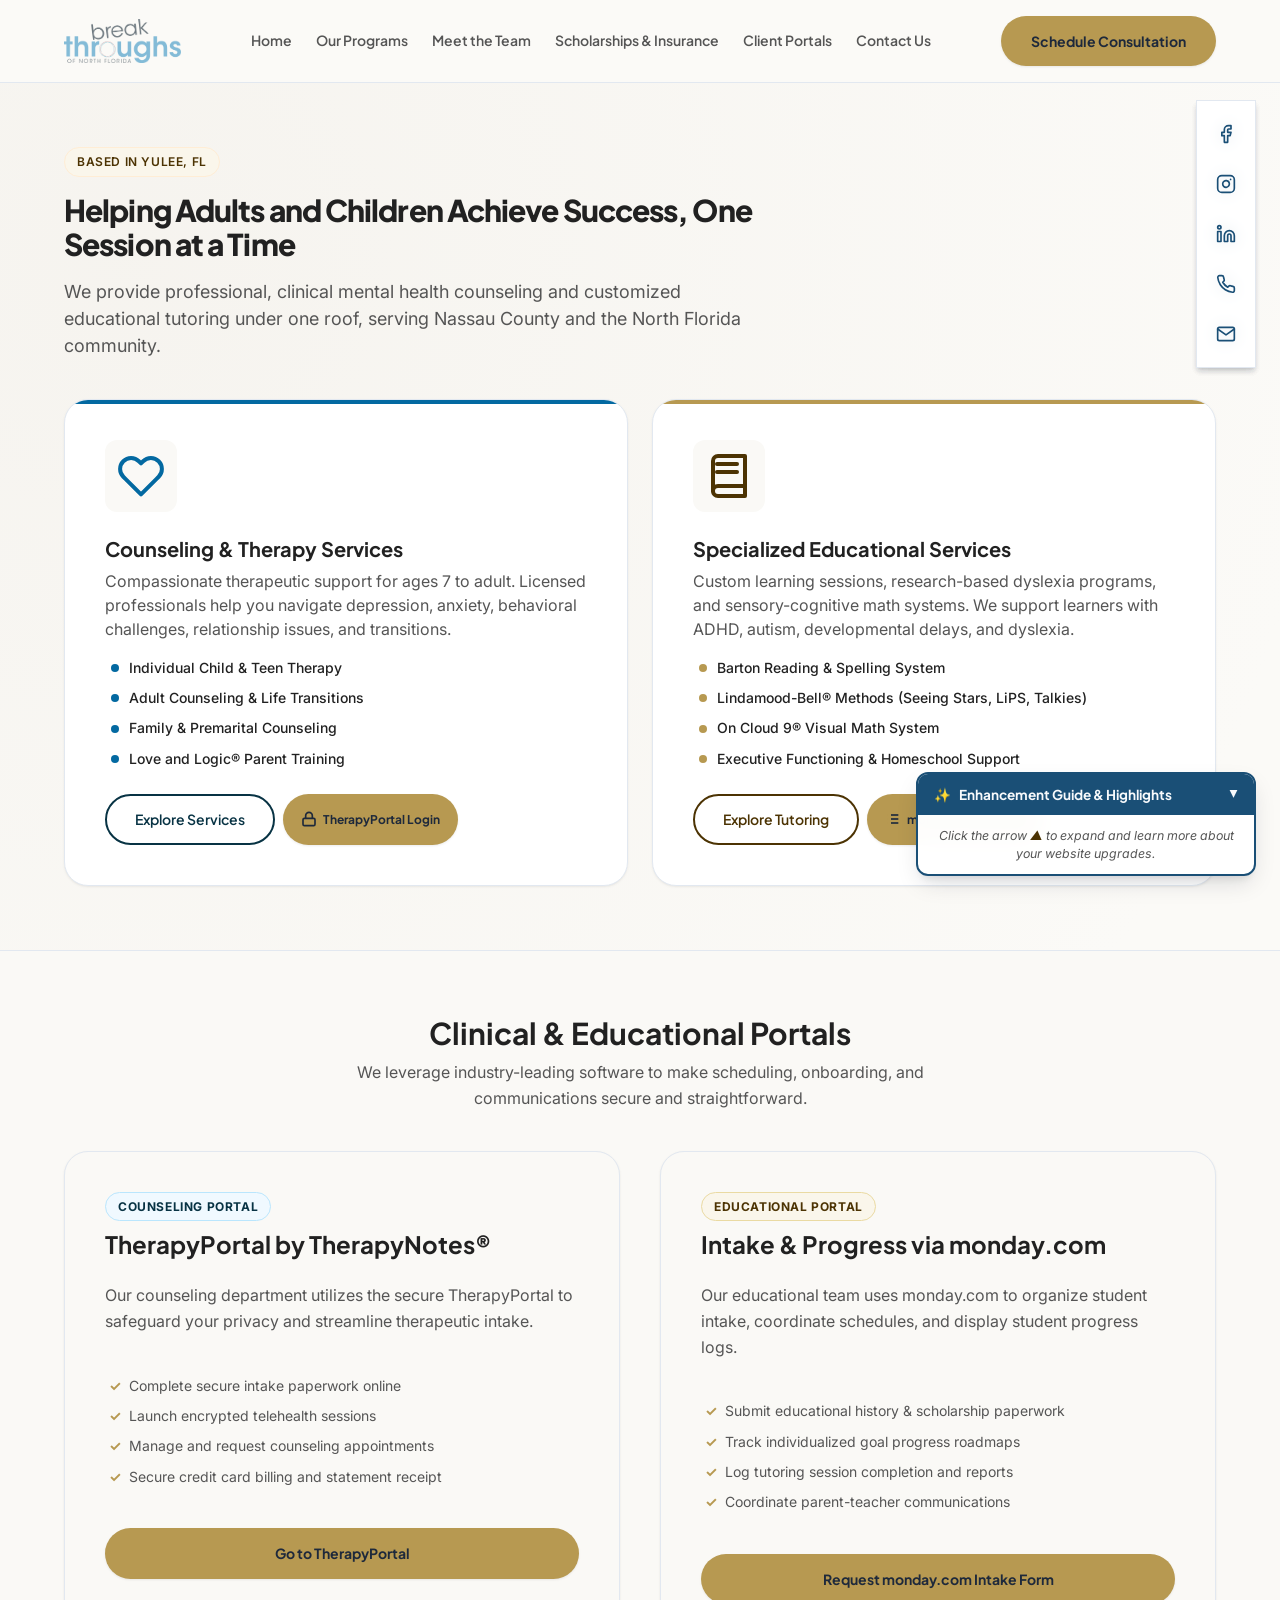
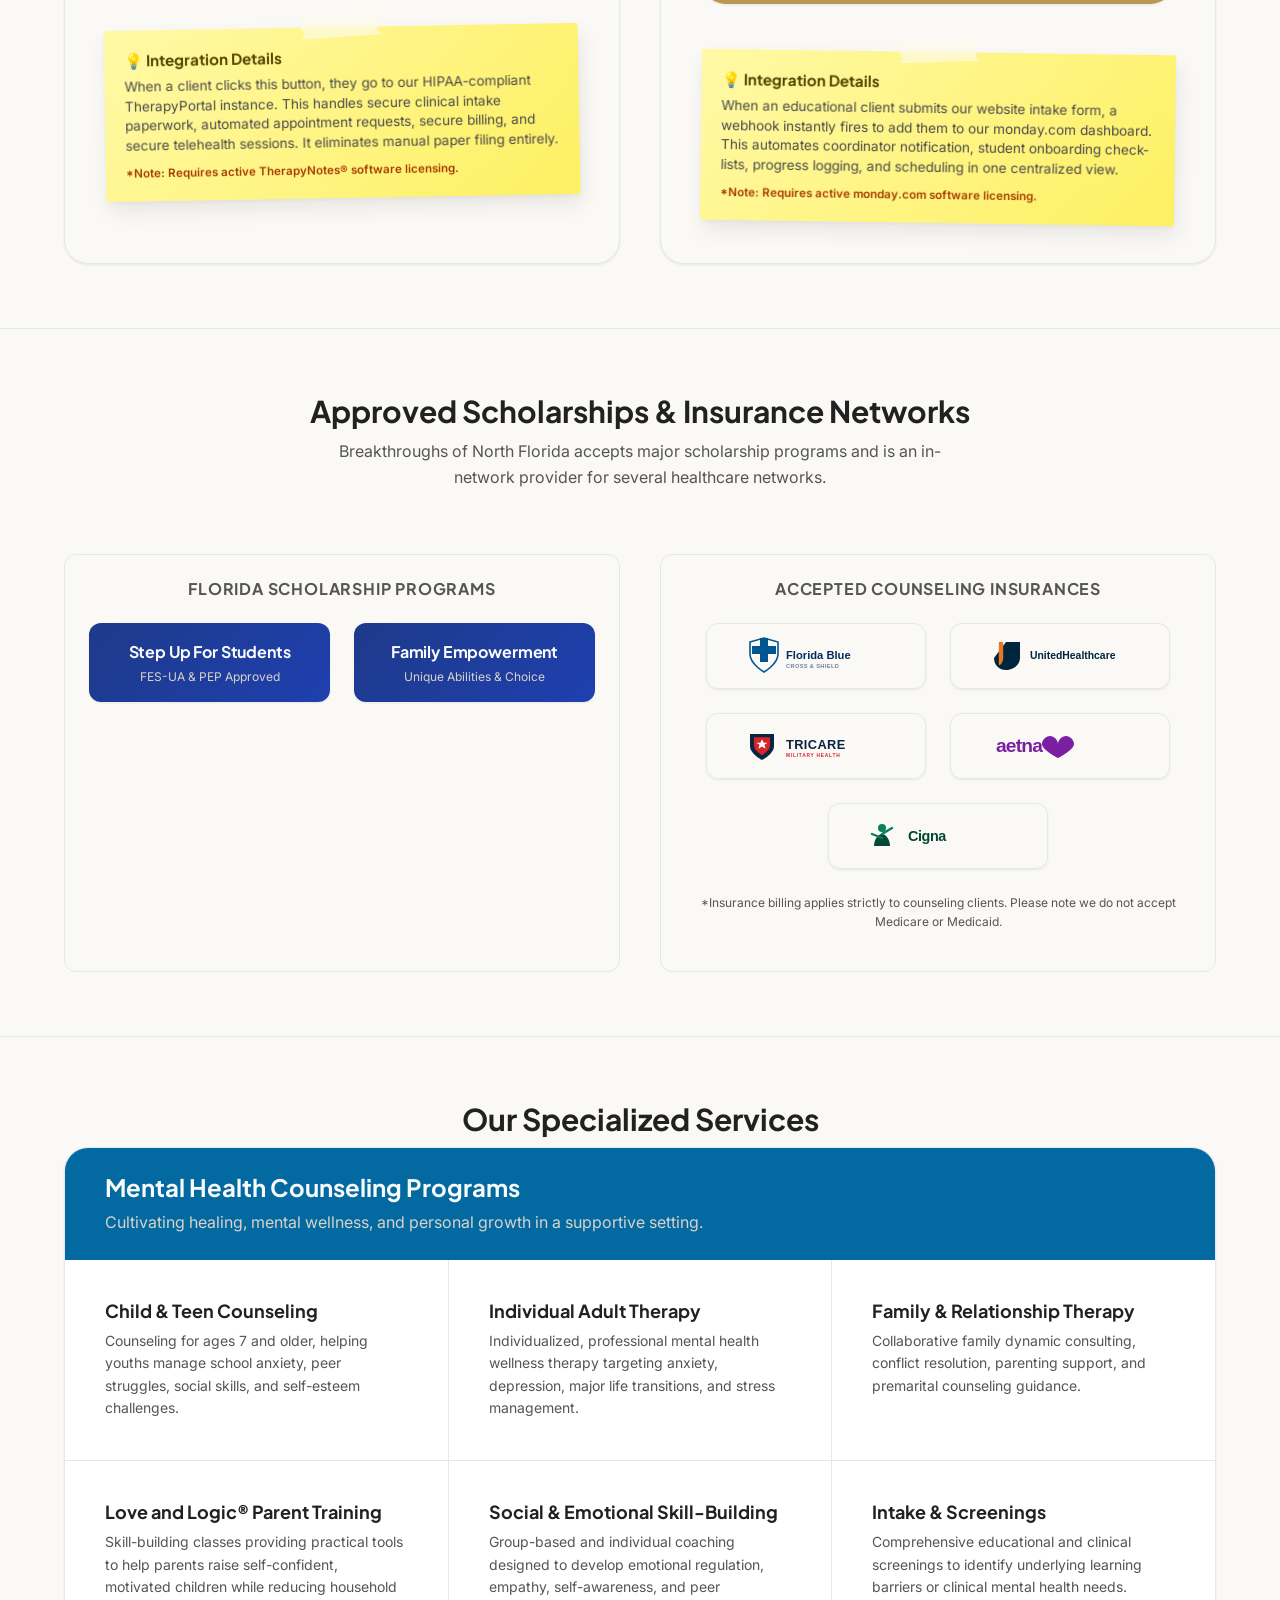
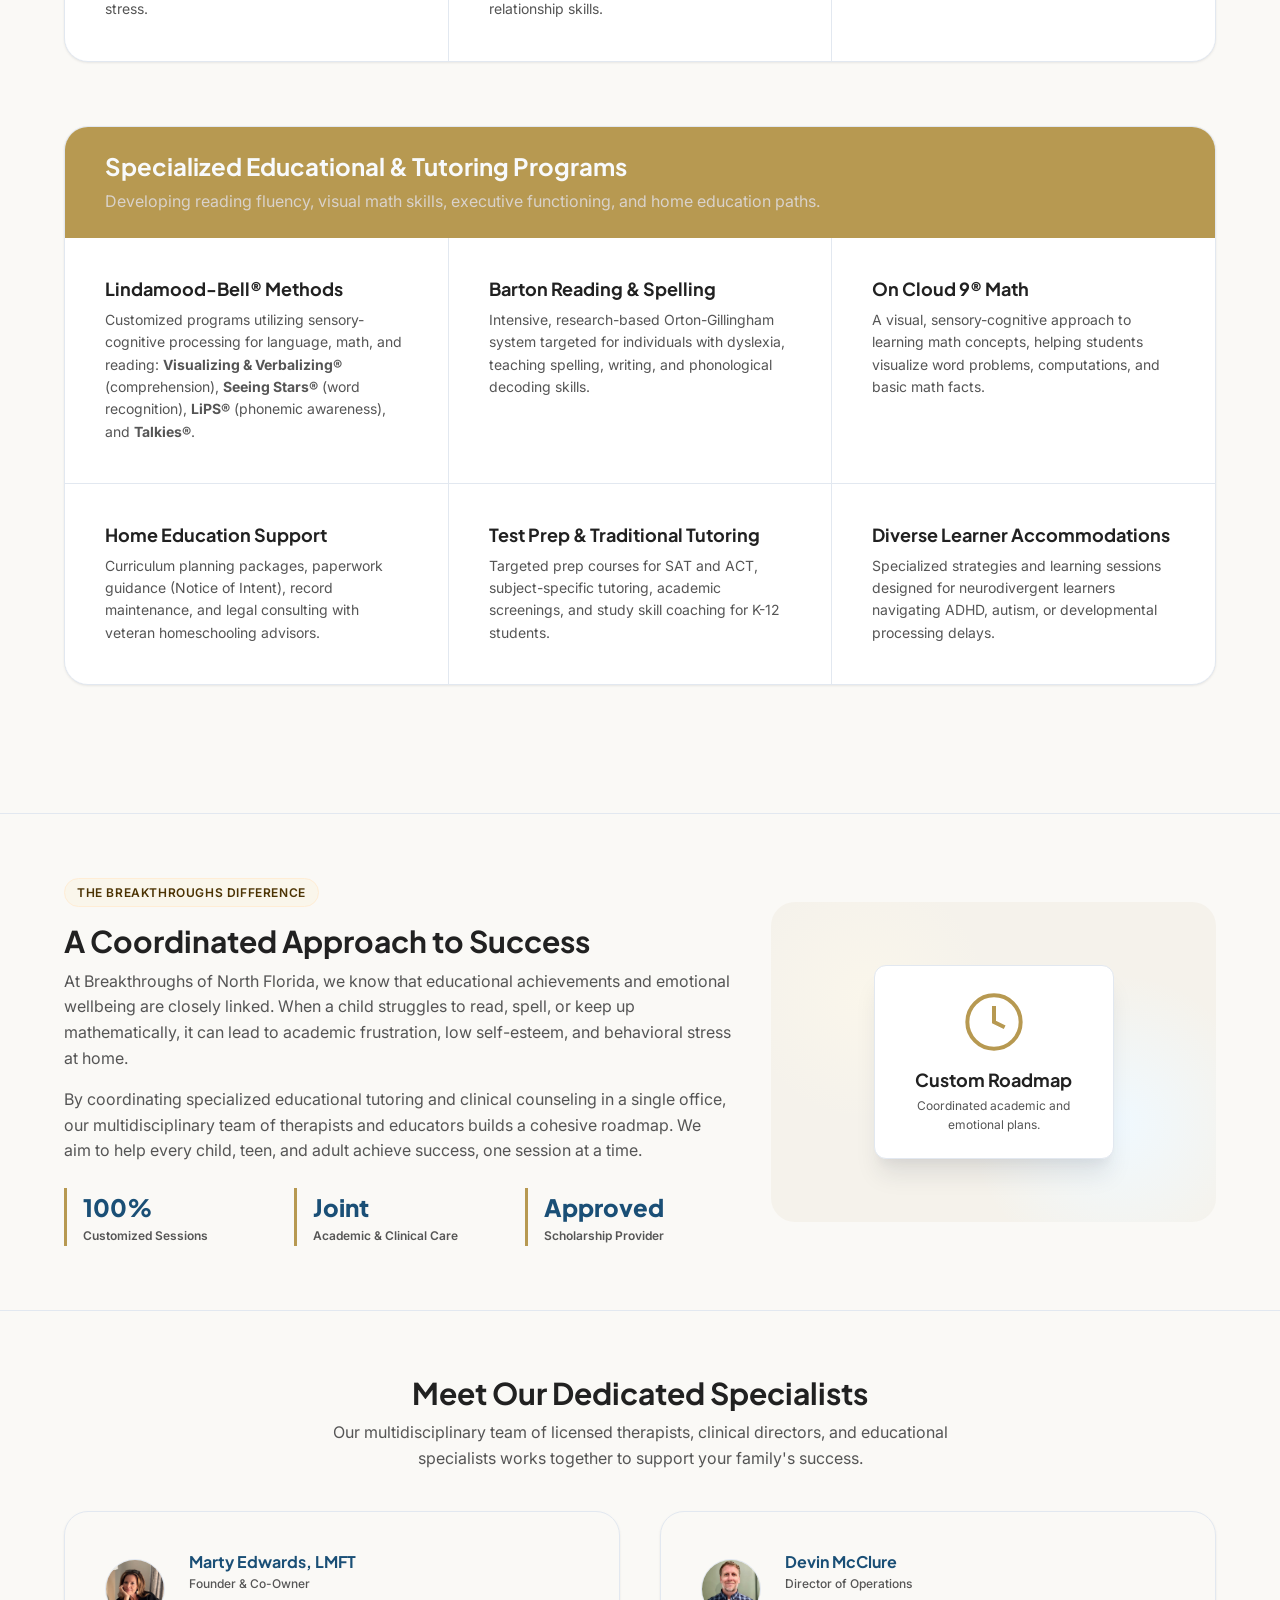
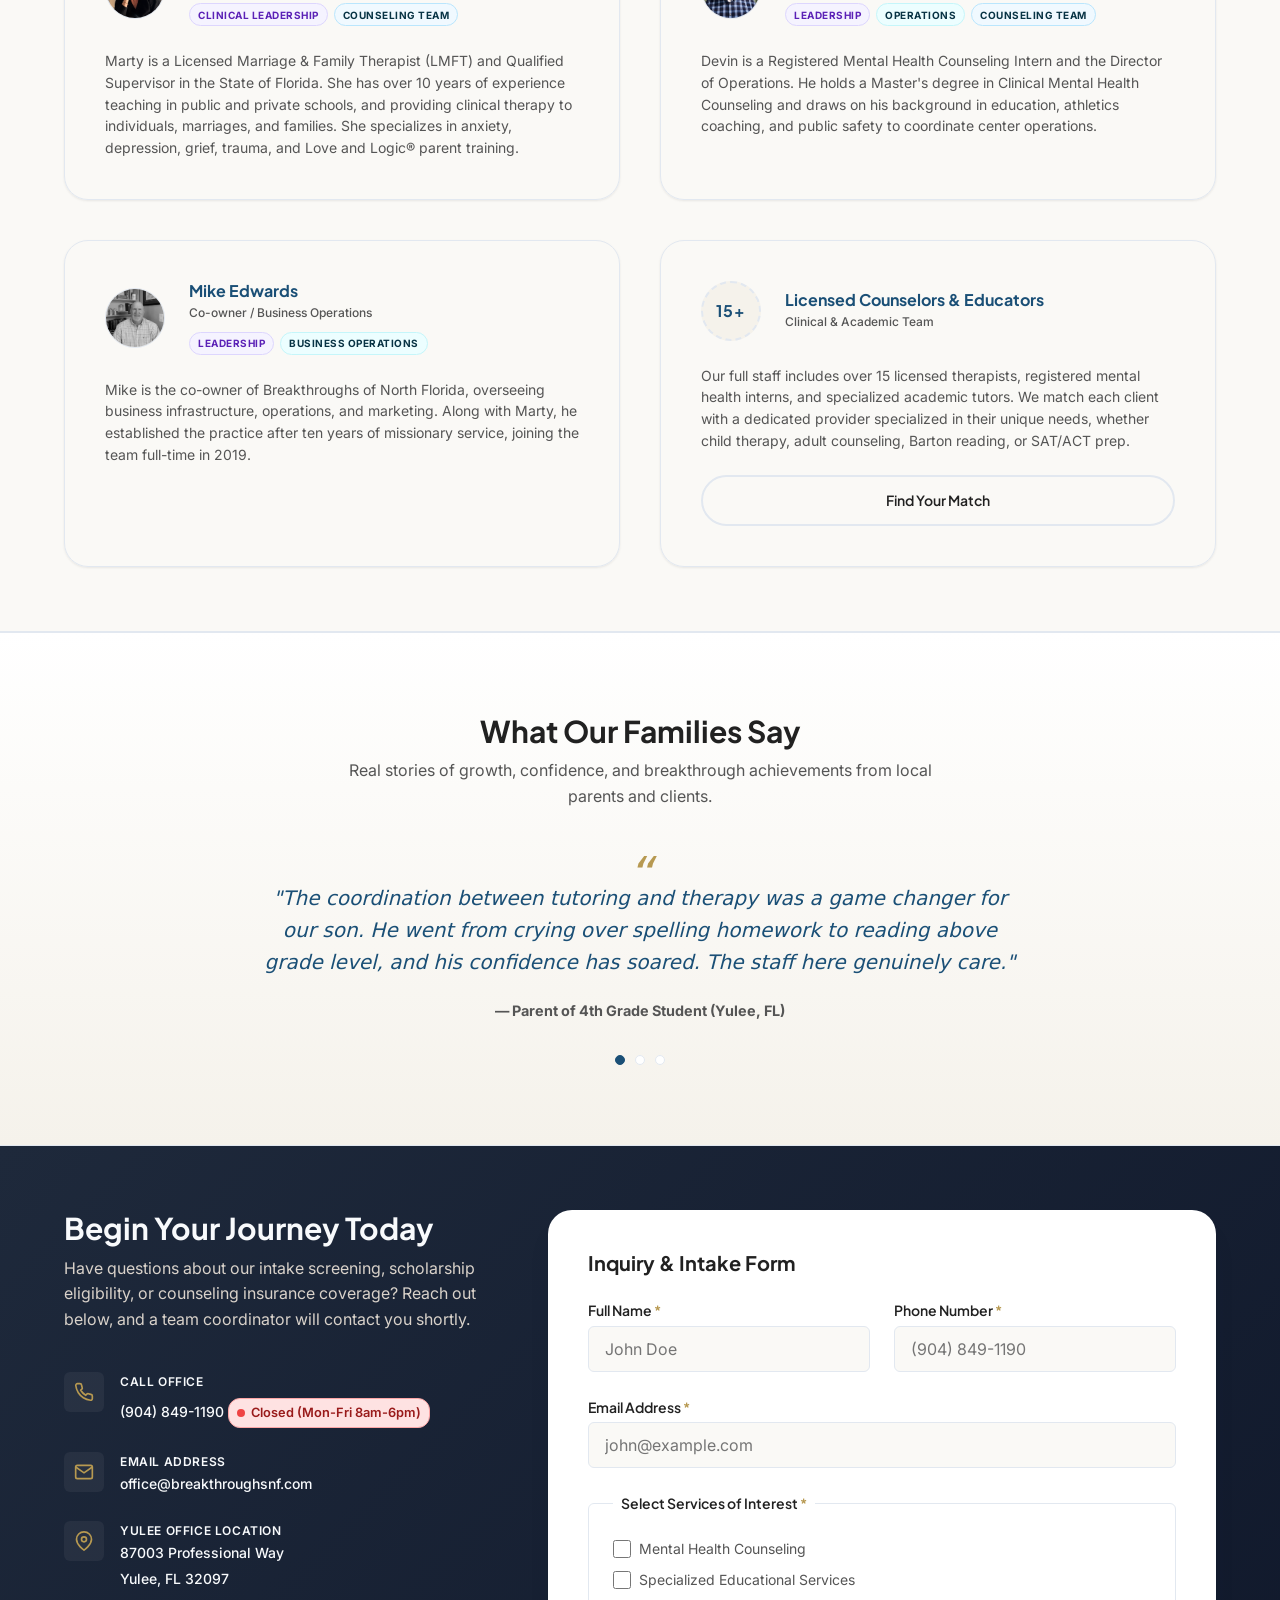
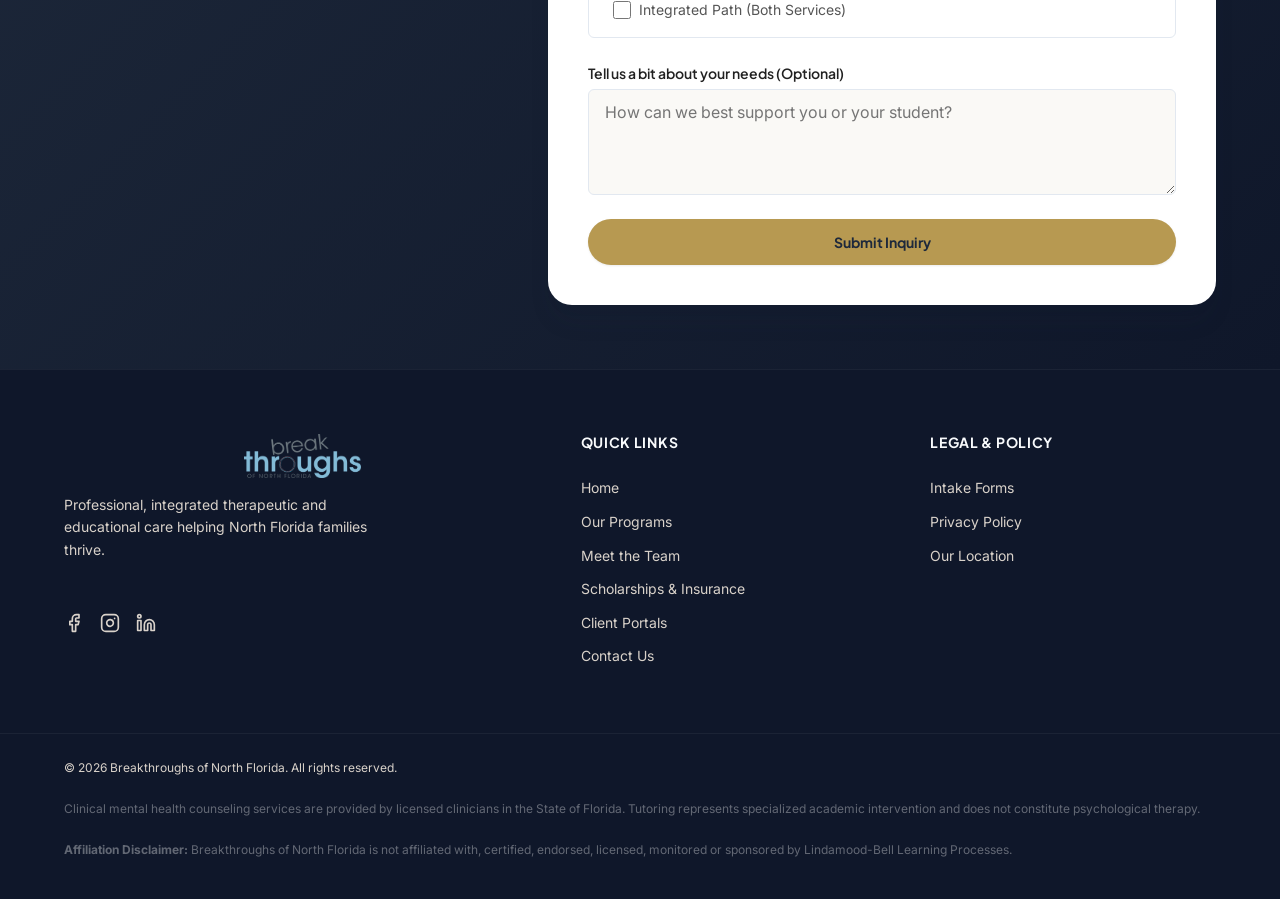
==== commit 13533335: "Implement 5 premium website polish features: Custom scrollbars, fade-in reveal animations, live offi" ====
--- a/index.html
+++ b/index.html
@@ -511,6 +511,42 @@
       </div>
     </section>
 
+    <!-- Testimonials Slider Section -->
+    <section id="testimonials" class="testimonials-section" aria-labelledby="testimonials-heading">
+      <div class="container">
+        <h2 id="testimonials-heading" class="section-title text-center">What Our Families Say</h2>
+        <p class="section-subtitle text-center" style="max-width: 600px; margin: 0 auto; color: var(--color-text-muted);">Real stories of growth, confidence, and breakthrough achievements from local parents and clients.</p>
+        
+        <div class="testimonials-slider-container">
+          <div class="testimonial-slide active" id="slide-0">
+            <blockquote class="testimonial-quote">
+              "The coordination between tutoring and therapy was a game changer for our son. He went from crying over spelling homework to reading above grade level, and his confidence has soared. The staff here genuinely care."
+            </blockquote>
+            <cite class="testimonial-author">— Parent of 4th Grade Student (Yulee, FL)</cite>
+          </div>
+          <div class="testimonial-slide" id="slide-1" style="display: none;">
+            <blockquote class="testimonial-quote">
+              "After trying multiple traditional tutors with no success, the Lindamood-Bell programs here completely unlocked reading for our daughter. We are so grateful for the patience and expertise of the educators."
+            </blockquote>
+            <cite class="testimonial-author">— Homeschool Mother (Fernandina Beach, FL)</cite>
+          </div>
+          <div class="testimonial-slide" id="slide-2" style="display: none;">
+            <blockquote class="testimonial-quote">
+              "As an adult dealing with life transitions and anxiety, I found the counseling services here to be compassionate, practical, and incredibly supportive. Highly recommend this practice."
+            </blockquote>
+            <cite class="testimonial-author">— Counseling Client (Amelia Island, FL)</cite>
+          </div>
+          
+          <!-- Slider Navigation Dots -->
+          <div class="slider-dots">
+            <button class="slider-dot active" onclick="currentSlide(0)" aria-label="Go to testimonial slide 1"></button>
+            <button class="slider-dot" onclick="currentSlide(1)" aria-label="Go to testimonial slide 2"></button>
+            <button class="slider-dot" onclick="currentSlide(2)" aria-label="Go to testimonial slide 3"></button>
+          </div>
+        </div>
+      </div>
+    </section>
+
     <!-- Contact & Intake Section -->
     <section id="contact" class="contact-section" aria-labelledby="contact-heading">
       <div class="container contact-container">
@@ -532,6 +568,7 @@
               <div>
                 <span class="info-title text-light">Call Office</span>
                 <a href="tel:9048491190" class="info-value text-light">(904) 849-1190</a>
+                <div class="office-status-badge">Checking office status...</div>
               </div>
             </div>
 
@@ -689,6 +726,54 @@
       <span class="charm-tooltip">LinkedIn</span>
     </a>
     <a href="tel:904-261-2600" class="charm-link" aria-label="Call Us">
+      <svg class="charm-icon" viewBox="0 0 24 24" width="20" height="20" stroke="currentColor" stroke-width="2" fill="none" stroke-linecap="round" stroke-linejoin="round">
+        <path d="M22 16.92v3a2 2 0 0 1-2.18 2 19.79 19.79 0 0 1-8.63-3.07 19.5 19.5 0 0 1-6-6 19.79 19.79 0 0 1-3.07-8.67A2 2 0 0 1 4.11 2h3a2 2 0 0 1 2 1.72 12.84 12.84 0 0 0 .7 2.81 2 2 0 0 1-.45 2.11L8.09 9.91a16 16 0 0 0 6 6l1.27-1.27a2 2 0 0 1 2.11-.45 12.84 12.84 0 0 0 2.81.7A2 2 0 0 1 22 16.92z"></path>
+      </svg>
+      <span class="charm-tooltip">Call Us</span>
+    </a>
+    <a href="contact.html" class="charm-link" aria-label="Contact Us">
+      <svg class="charm-icon" viewBox="0 0 24 24" width="20" height="20" stroke="currentColor" stroke-width="2" fill="none" stroke-linecap="round" stroke-linejoin="round">
+        <path d="M4 4h16c1.1 0 2 .9 2 2v12c0 1.1-.9 2-2 2H4c-1.1 0-2-.9-2-2V6c0-1.1.9-2 2-2z"></path>
+        <polyline points="22,6 12,13 2,6"></polyline>
+      </svg>
+      <span class="charm-tooltip">Email Us</span>
+    </a>
+  </div>
+
+  <!-- Scroll to Top Button -->
+  <button class="scroll-top-btn" id="scroll-top-btn" onclick="scrollToTop()" aria-label="Scroll to top of page">
+    <svg viewBox="0 0 24 24" width="20" height="20" stroke="currentColor" stroke-width="2.5" fill="none" stroke-linecap="round" stroke-linejoin="round">
+      <line x1="12" y1="19" x2="12" y2="5"></line>
+      <polyline points="5 12 12 5 19 12"></polyline>
+    </svg>
+  </button>
+
+  
+  <!-- Floating Socials Charm Bar -->
+  <div class="socials-charm" aria-label="Social Media Links">
+    <a href="https://www.facebook.com/BreakthroughsofNorthFlorida" target="_blank" rel="noopener noreferrer" class="charm-link" aria-label="Facebook">
+      <svg class="charm-icon" viewBox="0 0 24 24" width="20" height="20" stroke="currentColor" stroke-width="2" fill="none" stroke-linecap="round" stroke-linejoin="round">
+        <path d="M18 2h-3a5 5 0 0 0 -5 5v3H7v4h3v8h4v-8h3l1-4h-4V7a1 1 0 0 1 1-1h3z"></path>
+      </svg>
+      <span class="charm-tooltip">Facebook</span>
+    </a>
+    <a href="https://www.instagram.com/breakthroughsofjacksonville/" target="_blank" rel="noopener noreferrer" class="charm-link" aria-label="Instagram">
+      <svg class="charm-icon" viewBox="0 0 24 24" width="20" height="20" stroke="currentColor" stroke-width="2" fill="none" stroke-linecap="round" stroke-linejoin="round">
+        <rect x="2" y="2" width="20" height="20" rx="5" ry="5"></rect>
+        <path d="M16 11.37A4 4 0 1 1 12.63 8 4 4 0 0 1 16 11.37z"></path>
+        <line x1="17.5" y1="6.5" x2="17.51" y2="6.5"></line>
+      </svg>
+      <span class="charm-tooltip">Instagram</span>
+    </a>
+    <a href="https://www.linkedin.com/company/breakthroughs-of-north-florida/" target="_blank" rel="noopener noreferrer" class="charm-link" aria-label="LinkedIn">
+      <svg class="charm-icon" viewBox="0 0 24 24" width="20" height="20" stroke="currentColor" stroke-width="2" fill="none" stroke-linecap="round" stroke-linejoin="round">
+        <path d="M16 8a6 6 0 0 1 6 6v7h-4v-7a2 2 0 0 0-2-2 2 2 0 0 0-2 2v7h-4v-7a6 6 0 0 1 6-6z"></path>
+        <rect x="2" y="9" width="4" height="12"></rect>
+        <circle cx="4" cy="4" r="2"></circle>
+      </svg>
+      <span class="charm-tooltip">LinkedIn</span>
+    </a>
+    <a href="tel:904-849-1190" class="charm-link" aria-label="Call Us">
       <svg class="charm-icon" viewBox="0 0 24 24" width="20" height="20" stroke="currentColor" stroke-width="2" fill="none" stroke-linecap="round" stroke-linejoin="round">
         <path d="M22 16.92v3a2 2 0 0 1-2.18 2 19.79 19.79 0 0 1-8.63-3.07 19.5 19.5 0 0 1-6-6 19.79 19.79 0 0 1-3.07-8.67A2 2 0 0 1 4.11 2h3a2 2 0 0 1 2 1.72 12.84 12.84 0 0 0 .7 2.81 2 2 0 0 1-.45 2.11L8.09 9.91a16 16 0 0 0 6 6l1.27-1.27a2 2 0 0 1 2.11-.45 12.84 12.84 0 0 0 2.81.7A2 2 0 0 1 22 16.92z"></path>
       </svg>
@@ -808,6 +893,12 @@
       if (yearSpan) {
         yearSpan.textContent = new Date().getFullYear();
       }
+
+      // Initialize live office hours badge
+      updateOfficeStatus();
+
+      // Initialize testimonials quotes slider if it exists
+      initTestimonialsSlider();
     });
 
     // Toggle floating proposal widget
@@ -843,6 +934,120 @@
         }
       }
     });
+
+    // Live office hours checker function
+    function updateOfficeStatus() {
+      const badges = document.querySelectorAll('.office-status-badge');
+      if (badges.length === 0) return;
+
+      const now = new Date();
+      // Format current time into America/New_York (Florida) time zones
+      const options = { timeZone: 'America/New_York', hour: 'numeric', minute: 'numeric', weekday: 'short', hour12: false };
+      try {
+        const formatter = new Intl.DateTimeFormat('en-US', options);
+        const parts = formatter.formatToParts(now);
+        
+        let hour = 0, minute = 0, weekday = '';
+        for (const part of parts) {
+          if (part.type === 'hour') hour = parseInt(part.value, 10);
+          if (part.type === 'minute') minute = parseInt(part.value, 10);
+          if (part.type === 'weekday') weekday = part.value;
+        }
+
+        const isWeekend = weekday === 'Sat' || weekday === 'Sun';
+        const isOpen = !isWeekend && (hour >= 8 && hour < 18); // 8:00 AM - 6:00 PM
+
+        badges.forEach(badge => {
+          if (isOpen) {
+            badge.innerHTML = '<span class="status-dot open"></span> Open Now (Mon-Fri 8am-6pm)';
+            badge.className = 'office-status-badge open';
+          } else {
+            badge.innerHTML = '<span class="status-dot closed"></span> Closed (Mon-Fri 8am-6pm)';
+            badge.className = 'office-status-badge closed';
+          }
+        });
+      } catch (e) {
+        console.error("Error formatting office hours status:", e);
+      }
+    }
+
+    // FAQ Accordion Toggle
+    function toggleFAQ(button) {
+      const item = button.closest('.faq-item');
+      if (!item) return;
+      const isActive = item.classList.contains('active');
+
+      // Close all other FAQ items
+      document.querySelectorAll('.faq-item').forEach(i => {
+        i.classList.remove('active');
+        const qBtn = i.querySelector('.faq-question');
+        if (qBtn) qBtn.setAttribute('aria-expanded', 'false');
+      });
+
+      if (!isActive) {
+        item.classList.add('active');
+        button.setAttribute('aria-expanded', 'true');
+      }
+    }
+
+    // Horizontal Program Tab Switcher
+    function switchProgramTab(btn, category) {
+      document.querySelectorAll('.tab-btn').forEach(b => b.classList.remove('active'));
+      btn.classList.add('active');
+
+      const cards = document.querySelectorAll('.program-card-detail');
+      cards.forEach(card => {
+        if (category === 'all' || card.getAttribute('data-category') === category) {
+          card.classList.remove('hidden');
+        } else {
+          card.classList.add('hidden');
+        }
+      });
+    }
+
+    // Testimonials slider carousel logic
+    let slideIdx = 0;
+    let testimonialTimer;
+
+    function initTestimonialsSlider() {
+      const slides = document.querySelectorAll('.testimonial-slide');
+      if (slides.length === 0) return;
+      
+      // Show first slide
+      slides[0].classList.add('active');
+      testimonialTimer = setInterval(rotateSlides, 6000);
+    }
+
+    function rotateSlides() {
+      const slides = document.querySelectorAll('.testimonial-slide');
+      const dots = document.querySelectorAll('.slider-dot');
+      if (slides.length === 0) return;
+
+      slides[slideIdx].classList.remove('active');
+      if (dots[slideIdx]) dots[slideIdx].classList.remove('active');
+
+      slideIdx = (slideIdx + 1) % slides.length;
+
+      slides[slideIdx].classList.add('active');
+      if (dots[slideIdx]) dots[slideIdx].classList.add('active');
+    }
+
+    function currentSlide(n) {
+      clearInterval(testimonialTimer);
+      const slides = document.querySelectorAll('.testimonial-slide');
+      const dots = document.querySelectorAll('.slider-dot');
+      if (slides.length === 0) return;
+
+      slides[slideIdx].classList.remove('active');
+      if (dots[slideIdx]) dots[slideIdx].classList.remove('active');
+
+      slideIdx = n;
+
+      slides[slideIdx].classList.add('active');
+      if (dots[slideIdx]) dots[slideIdx].classList.add('active');
+
+      testimonialTimer = setInterval(rotateSlides, 6000);
+    }
   </script>
 
 </body>
--- a/styles.css
+++ b/styles.css
@@ -1847,6 +1847,272 @@
   transform: scale(1.05);
 }
 
-
-
-
+/* Custom Scrollbar Styles */
+::-webkit-scrollbar {
+  width: 10px;
+  height: 10px;
+}
+::-webkit-scrollbar-track {
+  background-color: var(--color-bg-alt);
+}
+::-webkit-scrollbar-thumb {
+  background-color: var(--color-primary-navy);
+  border-radius: var(--radius-full);
+  border: 2px solid var(--color-bg-alt);
+}
+::-webkit-scrollbar-thumb:hover {
+  background-color: var(--color-academic-primary-dark);
+}
+
+/* Page Load entrance reveal animation */
+@keyframes fadeInUp {
+  from {
+    opacity: 0;
+    transform: translateY(20px);
+  }
+  to {
+    opacity: 1;
+    transform: translateY(0);
+  }
+}
+
+.subpage-hero h1,
+.subpage-hero p,
+.hero-title,
+.hero-subtitle,
+.hero-cta {
+  animation: fadeInUp 0.8s cubic-bezier(0.16, 1, 0.3, 1) both;
+}
+.subpage-hero p, .hero-subtitle {
+  animation-delay: 0.15s;
+}
+.hero-cta {
+  animation-delay: 0.3s;
+}
+
+/* Office Hours Live Status Badge */
+.office-status-badge {
+  display: inline-flex;
+  align-items: center;
+  gap: 6px;
+  font-size: 0.8rem;
+  font-weight: 600;
+  padding: 4px 8px;
+  border-radius: var(--radius-md);
+  margin-top: 6px;
+  border: 1px solid transparent;
+}
+.office-status-badge.open {
+  background-color: #d1fae5;
+  color: #065f46;
+  border-color: #a7f3d0;
+}
+.office-status-badge.closed {
+  background-color: #fee2e2;
+  color: #991b1b;
+  border-color: #fca5a5;
+}
+.status-dot {
+  width: 8px;
+  height: 8px;
+  border-radius: 50%;
+  display: inline-block;
+}
+.status-dot.open {
+  background-color: #10b981;
+  animation: pulse-green 2s infinite;
+}
+.status-dot.closed {
+  background-color: #ef4444;
+}
+@keyframes pulse-green {
+  0% {
+    transform: scale(0.95);
+    box-shadow: 0 0 0 0 rgba(16, 185, 129, 0.7);
+  }
+  70% {
+    transform: scale(1);
+    box-shadow: 0 0 0 6px rgba(16, 185, 129, 0);
+  }
+  100% {
+    transform: scale(0.95);
+    box-shadow: 0 0 0 0 rgba(16, 185, 129, 0);
+  }
+}
+
+/* Interactive FAQ Accordion Styles */
+.faq-container {
+  margin-top: 3rem;
+  display: flex;
+  flex-direction: column;
+  gap: 1rem;
+}
+.faq-item {
+  border: 1px solid var(--color-border-subtle);
+  background-color: var(--color-bg-surface);
+  border-radius: 8px;
+  padding: 1.25rem 1.5rem;
+  transition: border-color 0.2s ease, box-shadow 0.2s ease;
+}
+.faq-item:hover {
+  border-color: var(--color-academic-primary);
+  box-shadow: var(--shadow-sm);
+}
+.faq-question {
+  width: 100%;
+  background: none;
+  border: none;
+  text-align: left;
+  display: flex;
+  justify-content: space-between;
+  align-items: center;
+  font-size: 1.05rem;
+  font-weight: 700;
+  color: var(--color-primary-navy);
+  cursor: pointer;
+  padding: 0;
+}
+.faq-question:focus {
+  outline: 2px solid var(--color-academic-primary);
+  outline-offset: 4px;
+}
+.faq-answer {
+  max-height: 0;
+  overflow: hidden;
+  transition: max-height 0.3s ease, opacity 0.3s ease;
+  opacity: 0;
+}
+.faq-answer p {
+  margin: 0;
+  padding-top: 0.75rem;
+  color: var(--color-text-muted);
+  line-height: 1.6;
+}
+.faq-chevron {
+  transition: transform 0.3s ease;
+  font-size: 0.85rem;
+  color: var(--color-primary-navy);
+}
+.faq-item.active {
+  border-color: var(--color-academic-primary);
+}
+.faq-item.active .faq-chevron {
+  transform: rotate(180deg);
+}
+.faq-item.active .faq-answer {
+  max-height: 500px;
+  opacity: 1;
+}
+
+/* Testimonials Quote Slider Styles */
+.testimonials-section {
+  background: linear-gradient(180deg, var(--color-bg-surface) 0%, var(--color-bg-alt) 100%);
+  padding: 5rem 0;
+  border-top: 1px solid var(--color-border-subtle);
+  border-bottom: 1px solid var(--color-border-subtle);
+}
+.testimonials-slider-container {
+  max-width: 800px;
+  margin: 2.5rem auto 0 auto;
+  position: relative;
+  text-align: center;
+  padding: 0 1rem;
+}
+.testimonial-slide {
+  opacity: 0;
+  display: none;
+  transition: opacity 0.5s ease;
+}
+.testimonial-slide.active {
+  opacity: 1;
+  display: block;
+}
+.testimonial-quote {
+  font-family: var(--font-family-headings);
+  font-size: 1.25rem;
+  line-height: 1.6;
+  font-weight: 500;
+  color: var(--color-primary-navy);
+  margin-bottom: 1.25rem;
+  font-style: italic;
+  border: none;
+  padding: 0;
+}
+.testimonial-quote::before {
+  content: "“";
+  font-size: 3rem;
+  display: block;
+  line-height: 1;
+  color: var(--color-academic-primary);
+  margin-bottom: -1rem;
+}
+.testimonial-author {
+  font-style: normal;
+  font-weight: 700;
+  color: var(--color-text-muted);
+  font-size: 0.9rem;
+}
+.slider-dots {
+  display: flex;
+  justify-content: center;
+  gap: 10px;
+  margin-top: 2rem;
+}
+.slider-dot {
+  width: 10px;
+  height: 10px;
+  border-radius: 50%;
+  border: 1px solid var(--color-border-subtle);
+  background-color: var(--color-bg-surface);
+  cursor: pointer;
+  padding: 0;
+  transition: background-color 0.2s ease, border-color 0.2s ease;
+}
+.slider-dot:hover {
+  background-color: var(--color-border-subtle);
+}
+.slider-dot.active {
+  background-color: var(--color-primary-navy);
+  border-color: var(--color-primary-navy);
+}
+
+/* Horizontal Program Tabs Switcher Styles */
+.programs-tabs-nav {
+  display: flex;
+  justify-content: center;
+  gap: 0.5rem;
+  margin-bottom: 2.5rem;
+  flex-wrap: wrap;
+  border-bottom: 1px solid var(--color-border-subtle);
+  padding-bottom: 1rem;
+}
+.tab-btn {
+  padding: 0.65rem 1.25rem;
+  border: 1px solid var(--color-border-subtle);
+  background-color: var(--color-bg-surface);
+  border-radius: 50px;
+  cursor: pointer;
+  font-weight: 600;
+  font-size: 0.9rem;
+  color: var(--color-text-muted);
+  transition: all 0.2s ease;
+}
+.tab-btn:hover {
+  background-color: var(--color-bg-alt);
+  color: var(--color-primary-navy);
+}
+.tab-btn.active {
+  background-color: var(--color-primary-navy);
+  color: var(--color-text-light);
+  border-color: var(--color-primary-navy);
+}
+.program-card-detail {
+  transition: opacity 0.3s ease, transform 0.3s ease;
+}
+.program-card-detail.hidden {
+  display: none !important;
+}
+
+
+
+
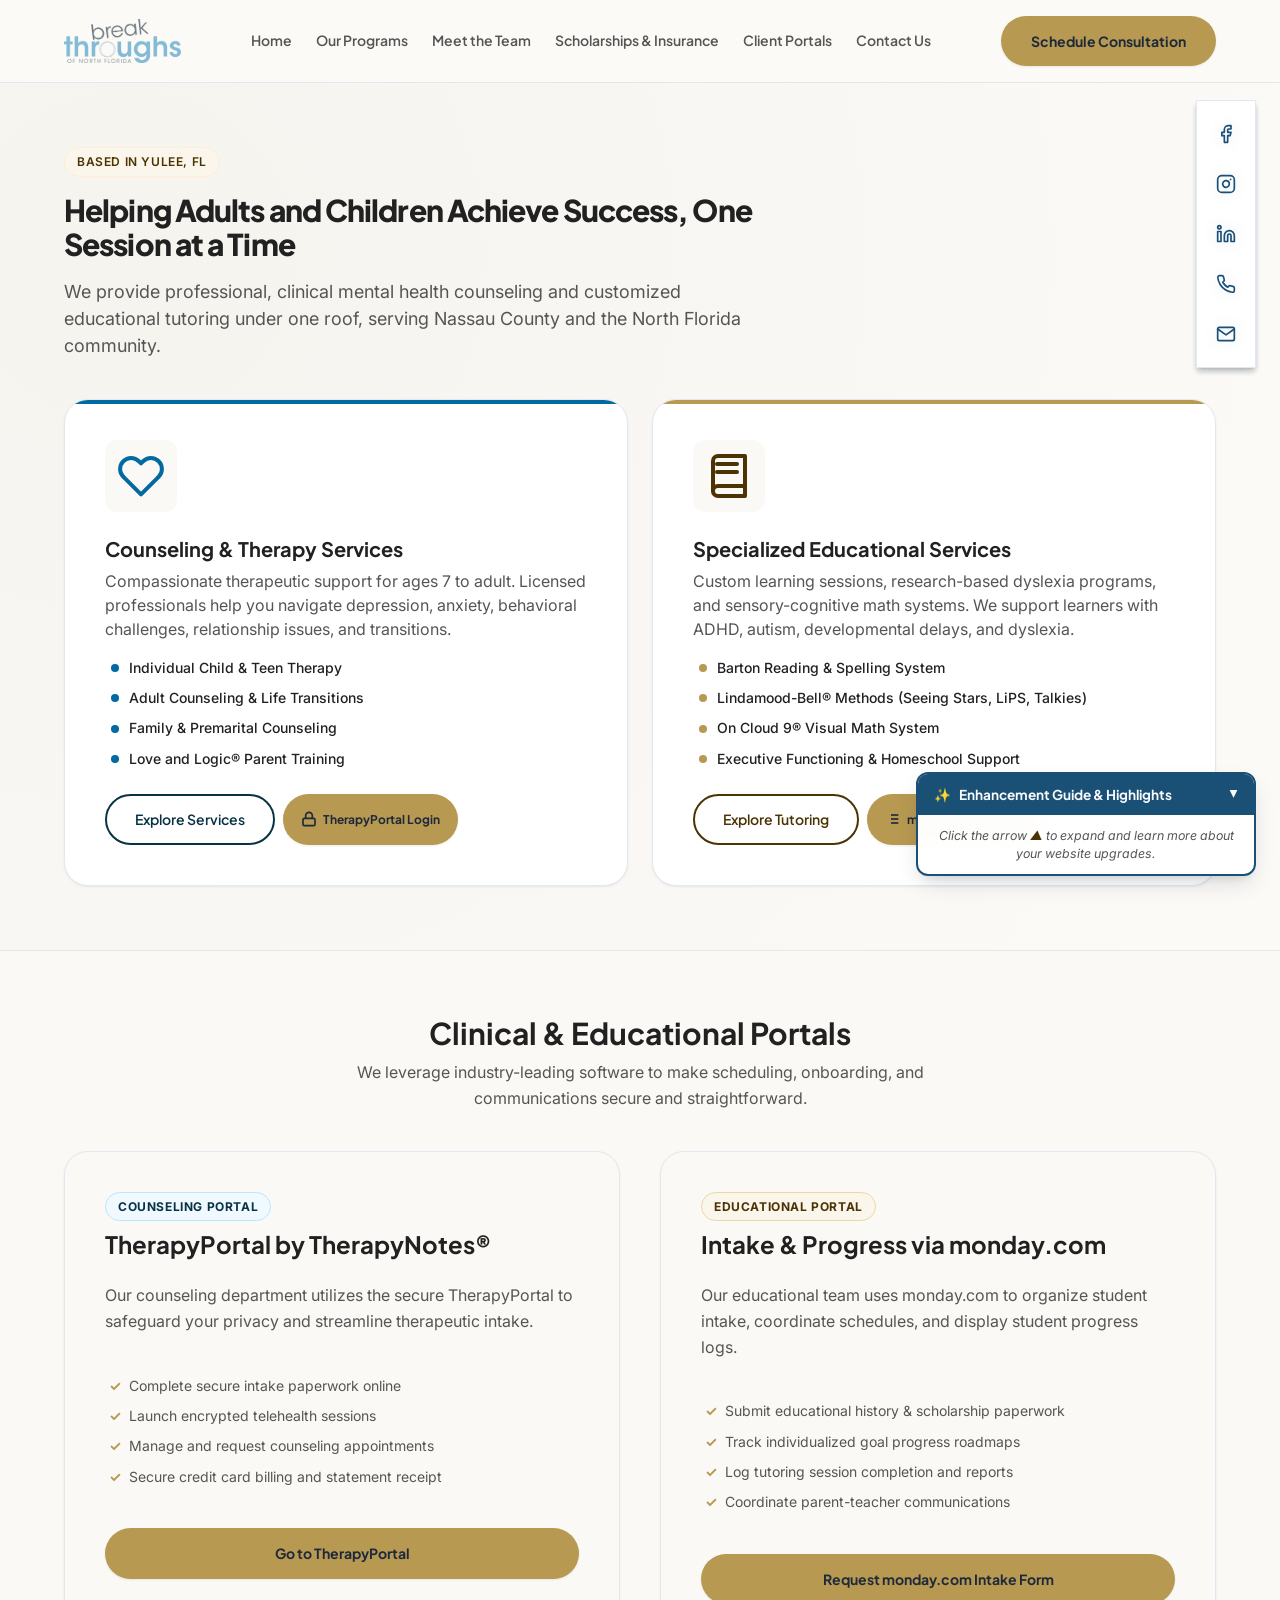
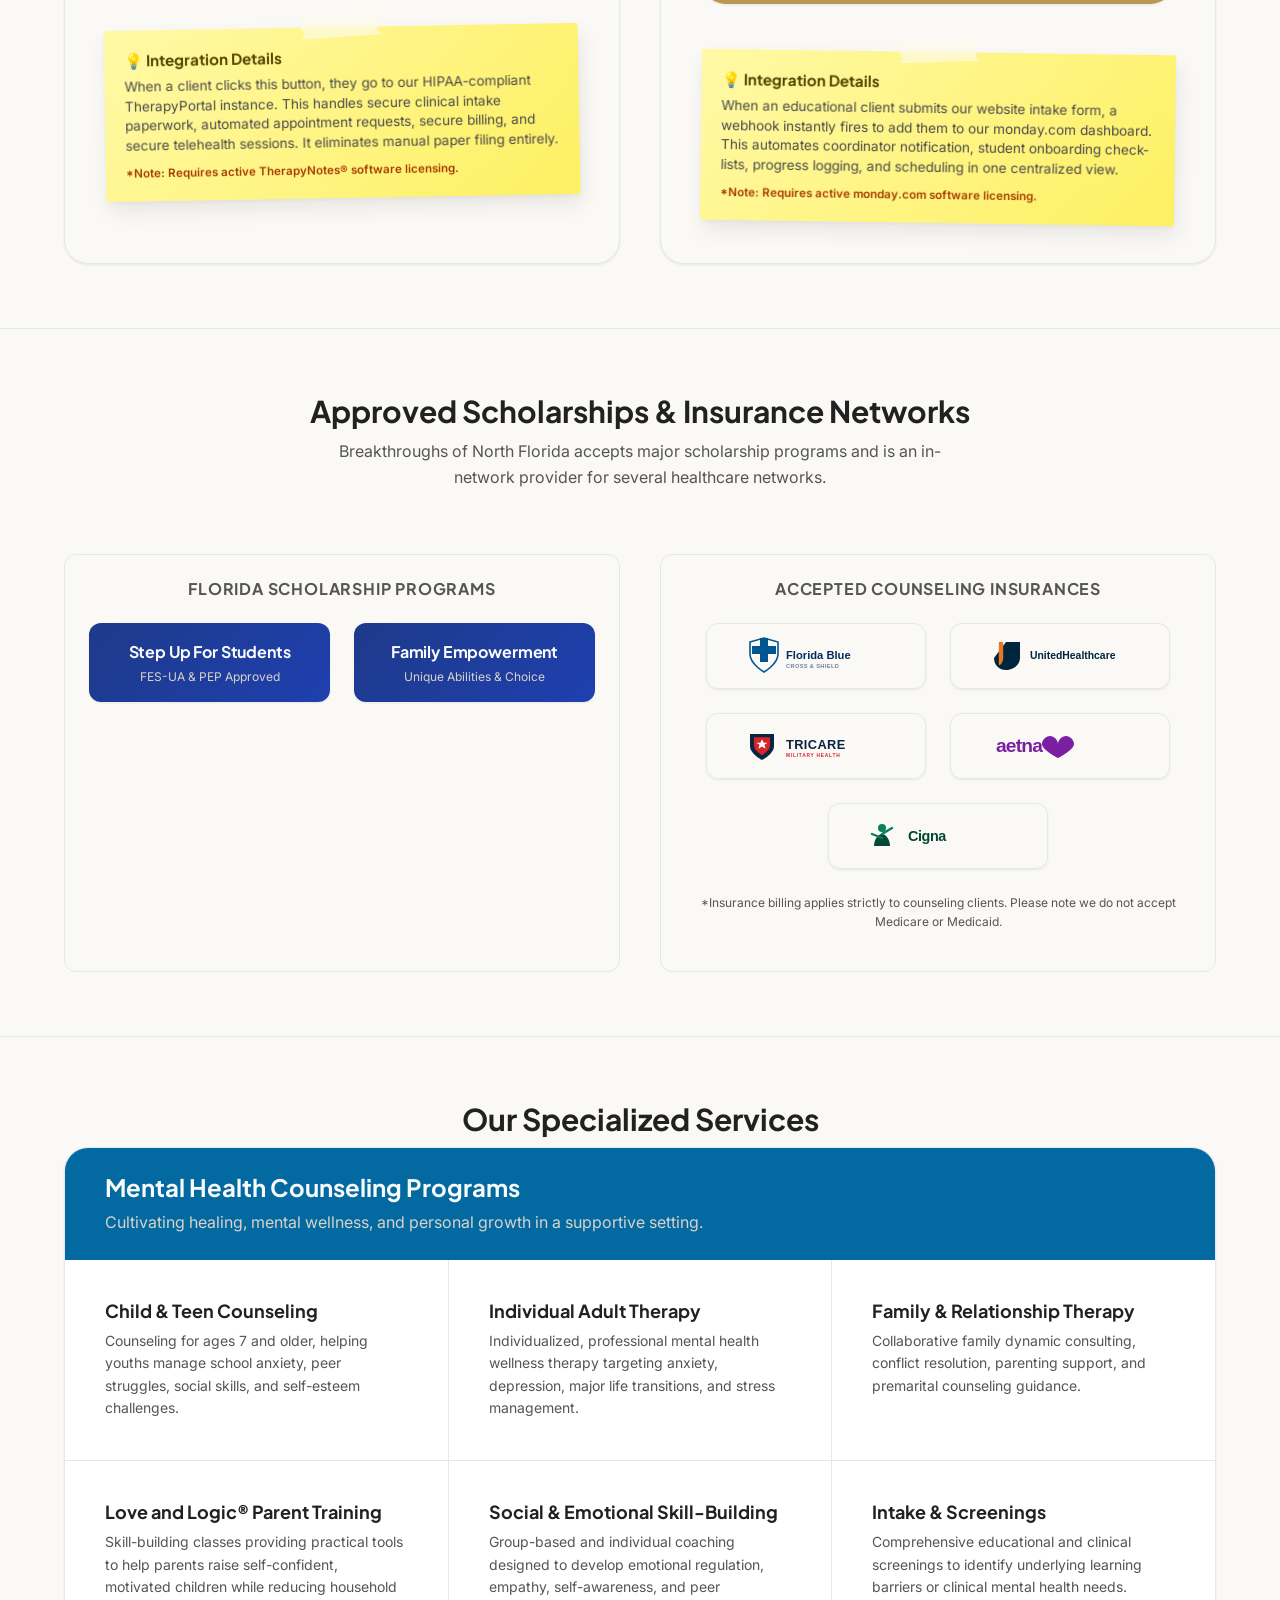
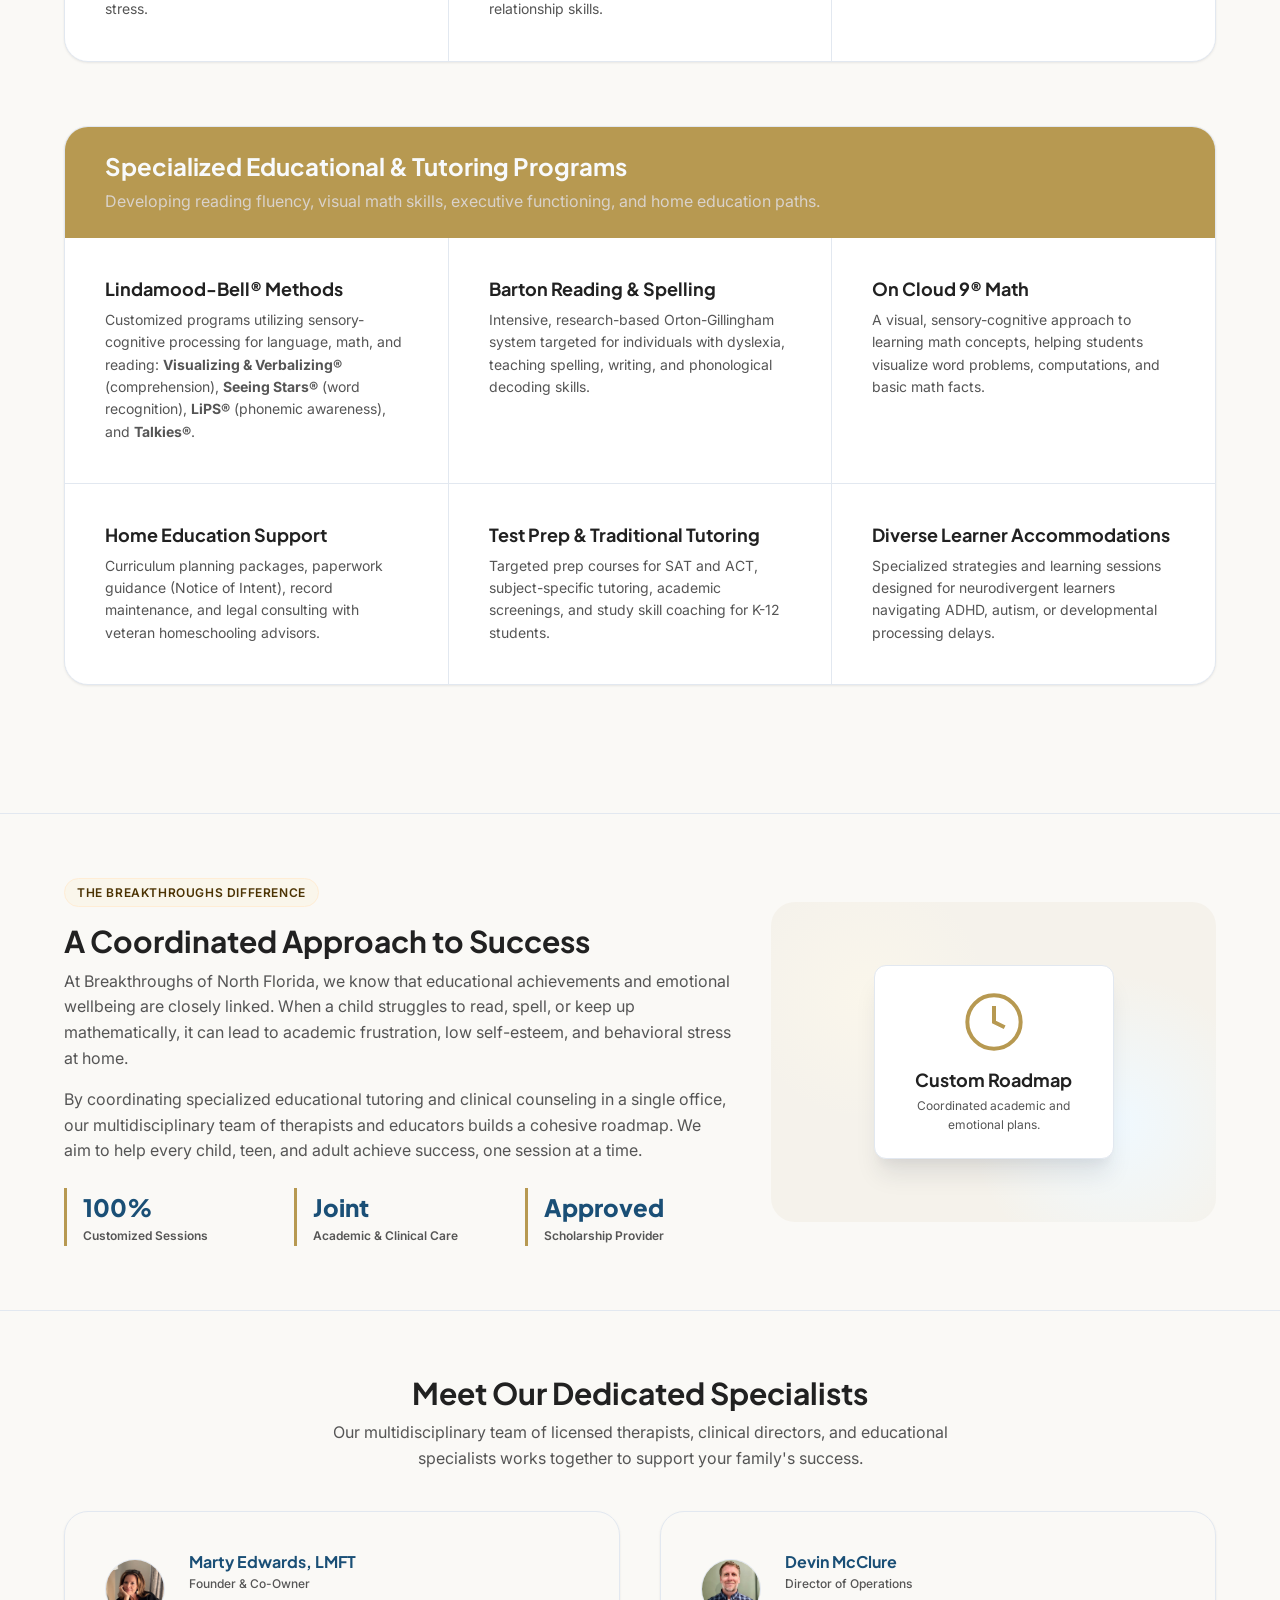
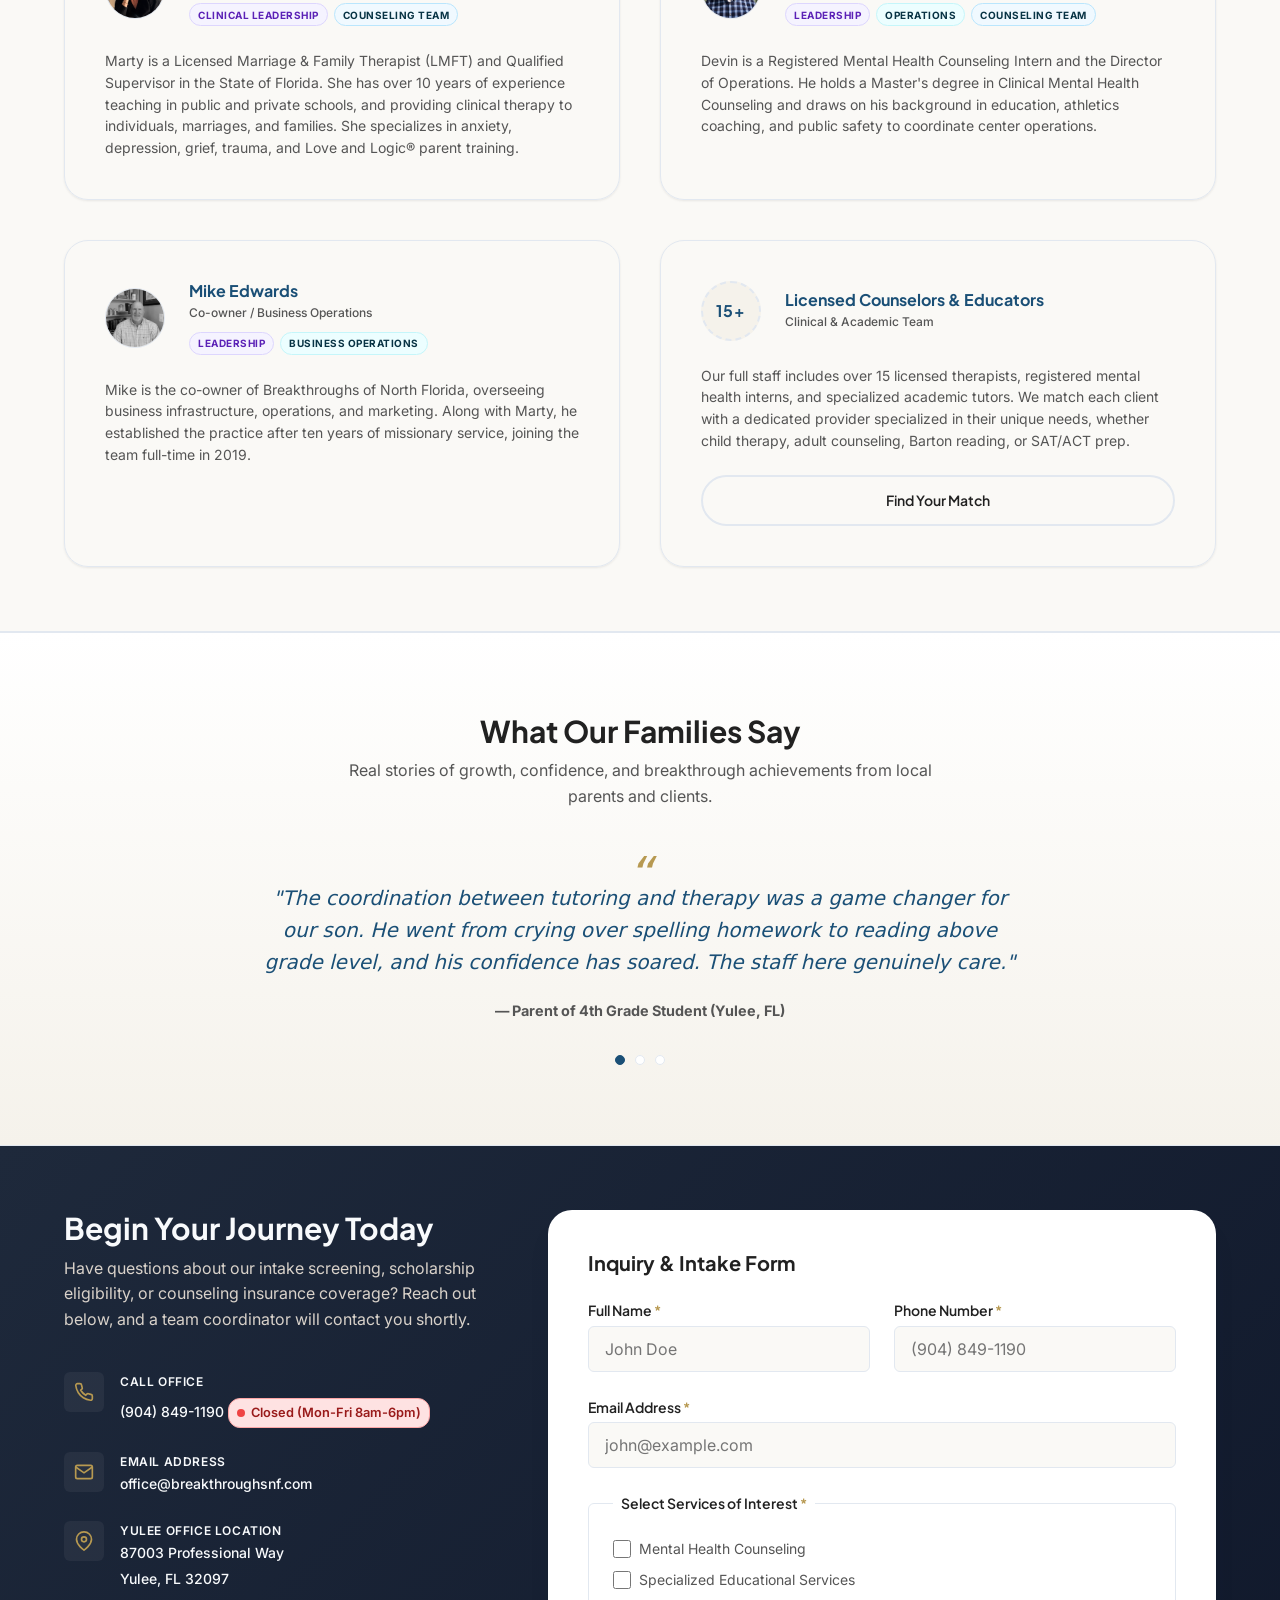
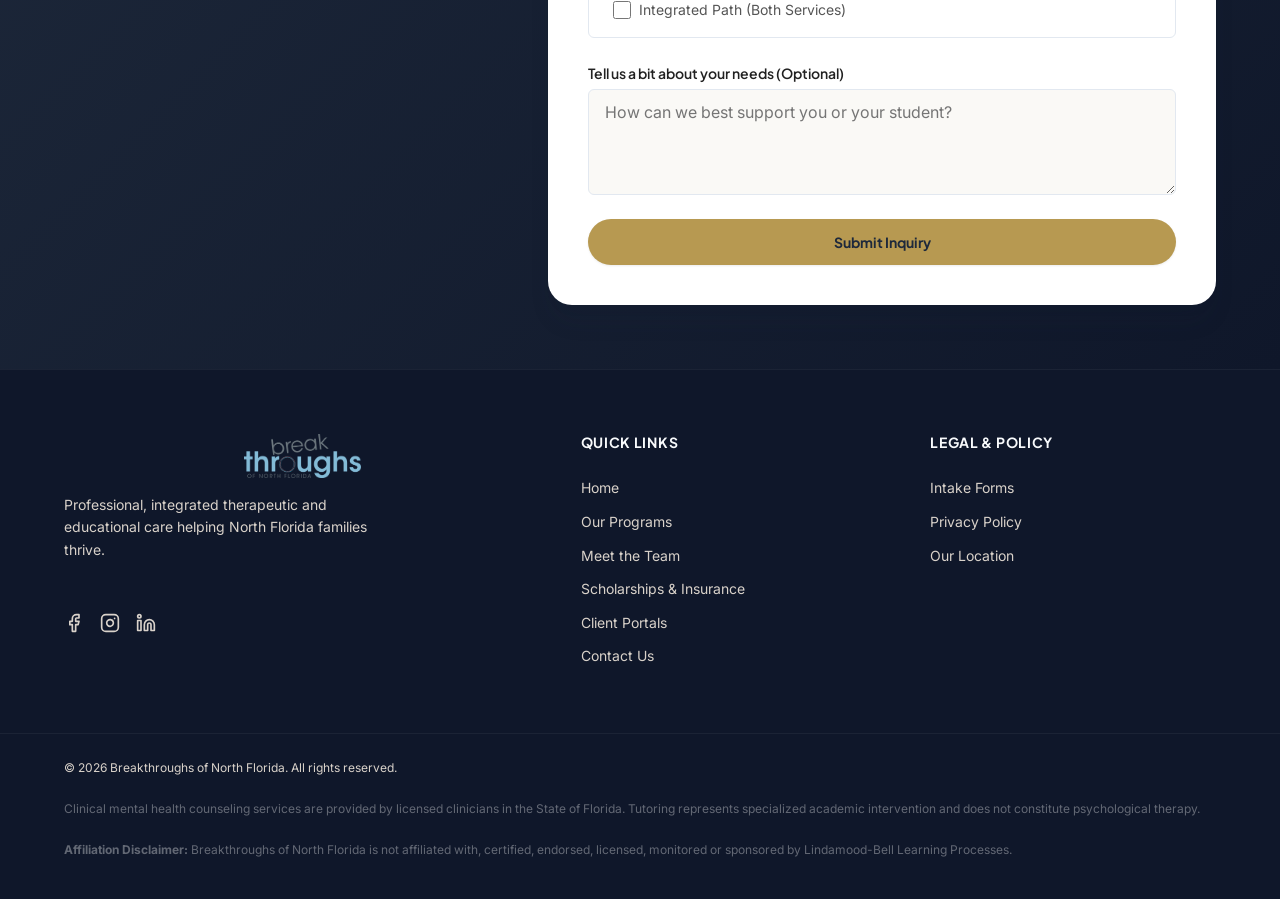
==== commit afdb76ca: "Update Facebook links on all pages to point to breakthroughsnf" ====
--- a/index.html
+++ b/index.html
@@ -796,6 +796,54 @@
     </svg>
   </button>
 
+  
+  <!-- Floating Socials Charm Bar -->
+  <div class="socials-charm" aria-label="Social Media Links">
+    <a href="https://www.facebook.com/breakthroughsnf" target="_blank" rel="noopener noreferrer" class="charm-link" aria-label="Facebook">
+      <svg class="charm-icon" viewBox="0 0 24 24" width="20" height="20" stroke="currentColor" stroke-width="2" fill="none" stroke-linecap="round" stroke-linejoin="round">
+        <path d="M18 2h-3a5 5 0 0 0 -5 5v3H7v4h3v8h4v-8h3l1-4h-4V7a1 1 0 0 1 1-1h3z"></path>
+      </svg>
+      <span class="charm-tooltip">Facebook</span>
+    </a>
+    <a href="https://www.instagram.com/breakthroughsofjacksonville/" target="_blank" rel="noopener noreferrer" class="charm-link" aria-label="Instagram">
+      <svg class="charm-icon" viewBox="0 0 24 24" width="20" height="20" stroke="currentColor" stroke-width="2" fill="none" stroke-linecap="round" stroke-linejoin="round">
+        <rect x="2" y="2" width="20" height="20" rx="5" ry="5"></rect>
+        <path d="M16 11.37A4 4 0 1 1 12.63 8 4 4 0 0 1 16 11.37z"></path>
+        <line x1="17.5" y1="6.5" x2="17.51" y2="6.5"></line>
+      </svg>
+      <span class="charm-tooltip">Instagram</span>
+    </a>
+    <a href="https://www.linkedin.com/company/breakthroughs-of-north-florida/" target="_blank" rel="noopener noreferrer" class="charm-link" aria-label="LinkedIn">
+      <svg class="charm-icon" viewBox="0 0 24 24" width="20" height="20" stroke="currentColor" stroke-width="2" fill="none" stroke-linecap="round" stroke-linejoin="round">
+        <path d="M16 8a6 6 0 0 1 6 6v7h-4v-7a2 2 0 0 0-2-2 2 2 0 0 0-2 2v7h-4v-7a6 6 0 0 1 6-6z"></path>
+        <rect x="2" y="9" width="4" height="12"></rect>
+        <circle cx="4" cy="4" r="2"></circle>
+      </svg>
+      <span class="charm-tooltip">LinkedIn</span>
+    </a>
+    <a href="tel:904-849-1190" class="charm-link" aria-label="Call Us">
+      <svg class="charm-icon" viewBox="0 0 24 24" width="20" height="20" stroke="currentColor" stroke-width="2" fill="none" stroke-linecap="round" stroke-linejoin="round">
+        <path d="M22 16.92v3a2 2 0 0 1-2.18 2 19.79 19.79 0 0 1-8.63-3.07 19.5 19.5 0 0 1-6-6 19.79 19.79 0 0 1-3.07-8.67A2 2 0 0 1 4.11 2h3a2 2 0 0 1 2 1.72 12.84 12.84 0 0 0 .7 2.81 2 2 0 0 1-.45 2.11L8.09 9.91a16 16 0 0 0 6 6l1.27-1.27a2 2 0 0 1 2.11-.45 12.84 12.84 0 0 0 2.81.7A2 2 0 0 1 22 16.92z"></path>
+      </svg>
+      <span class="charm-tooltip">Call Us</span>
+    </a>
+    <a href="contact.html" class="charm-link" aria-label="Contact Us">
+      <svg class="charm-icon" viewBox="0 0 24 24" width="20" height="20" stroke="currentColor" stroke-width="2" fill="none" stroke-linecap="round" stroke-linejoin="round">
+        <path d="M4 4h16c1.1 0 2 .9 2 2v12c0 1.1-.9 2-2 2H4c-1.1 0-2-.9-2-2V6c0-1.1.9-2 2-2z"></path>
+        <polyline points="22,6 12,13 2,6"></polyline>
+      </svg>
+      <span class="charm-tooltip">Email Us</span>
+    </a>
+  </div>
+
+  <!-- Scroll to Top Button -->
+  <button class="scroll-top-btn" id="scroll-top-btn" onclick="scrollToTop()" aria-label="Scroll to top of page">
+    <svg viewBox="0 0 24 24" width="20" height="20" stroke="currentColor" stroke-width="2.5" fill="none" stroke-linecap="round" stroke-linejoin="round">
+      <line x1="12" y1="19" x2="12" y2="5"></line>
+      <polyline points="5 12 12 5 19 12"></polyline>
+    </svg>
+  </button>
+
   <!-- Global Footer -->
   <footer class="main-footer">
     <div class="container footer-container">
@@ -806,7 +854,7 @@
         </p>
         <!-- Inline Socials for Mobile/Tablet users -->
         <div class="footer-socials" style="display: flex; gap: 16px; margin-top: 1.25rem;">
-          <a href="https://www.facebook.com/BreakthroughsofNorthFlorida" target="_blank" rel="noopener noreferrer" style="color: var(--color-text-light-sub); transition: color 0.2s;" aria-label="Facebook">
+          <a href="https://www.facebook.com/breakthroughsnf" target="_blank" rel="noopener noreferrer" style="color: var(--color-text-light-sub); transition: color 0.2s;" aria-label="Facebook">
             <svg viewBox="0 0 24 24" width="20" height="20" stroke="currentColor" stroke-width="2" fill="none" stroke-linecap="round" stroke-linejoin="round"><path d="M18 2h-3a5 5 0 0 0 -5 5v3H7v4h3v8h4v-8h3l1-4h-4V7a1 1 0 0 1 1-1h3z"></path></svg>
           </a>
           <a href="https://www.instagram.com/breakthroughsofjacksonville/" target="_blank" rel="noopener noreferrer" style="color: var(--color-text-light-sub); transition: color 0.2s;" aria-label="Instagram">
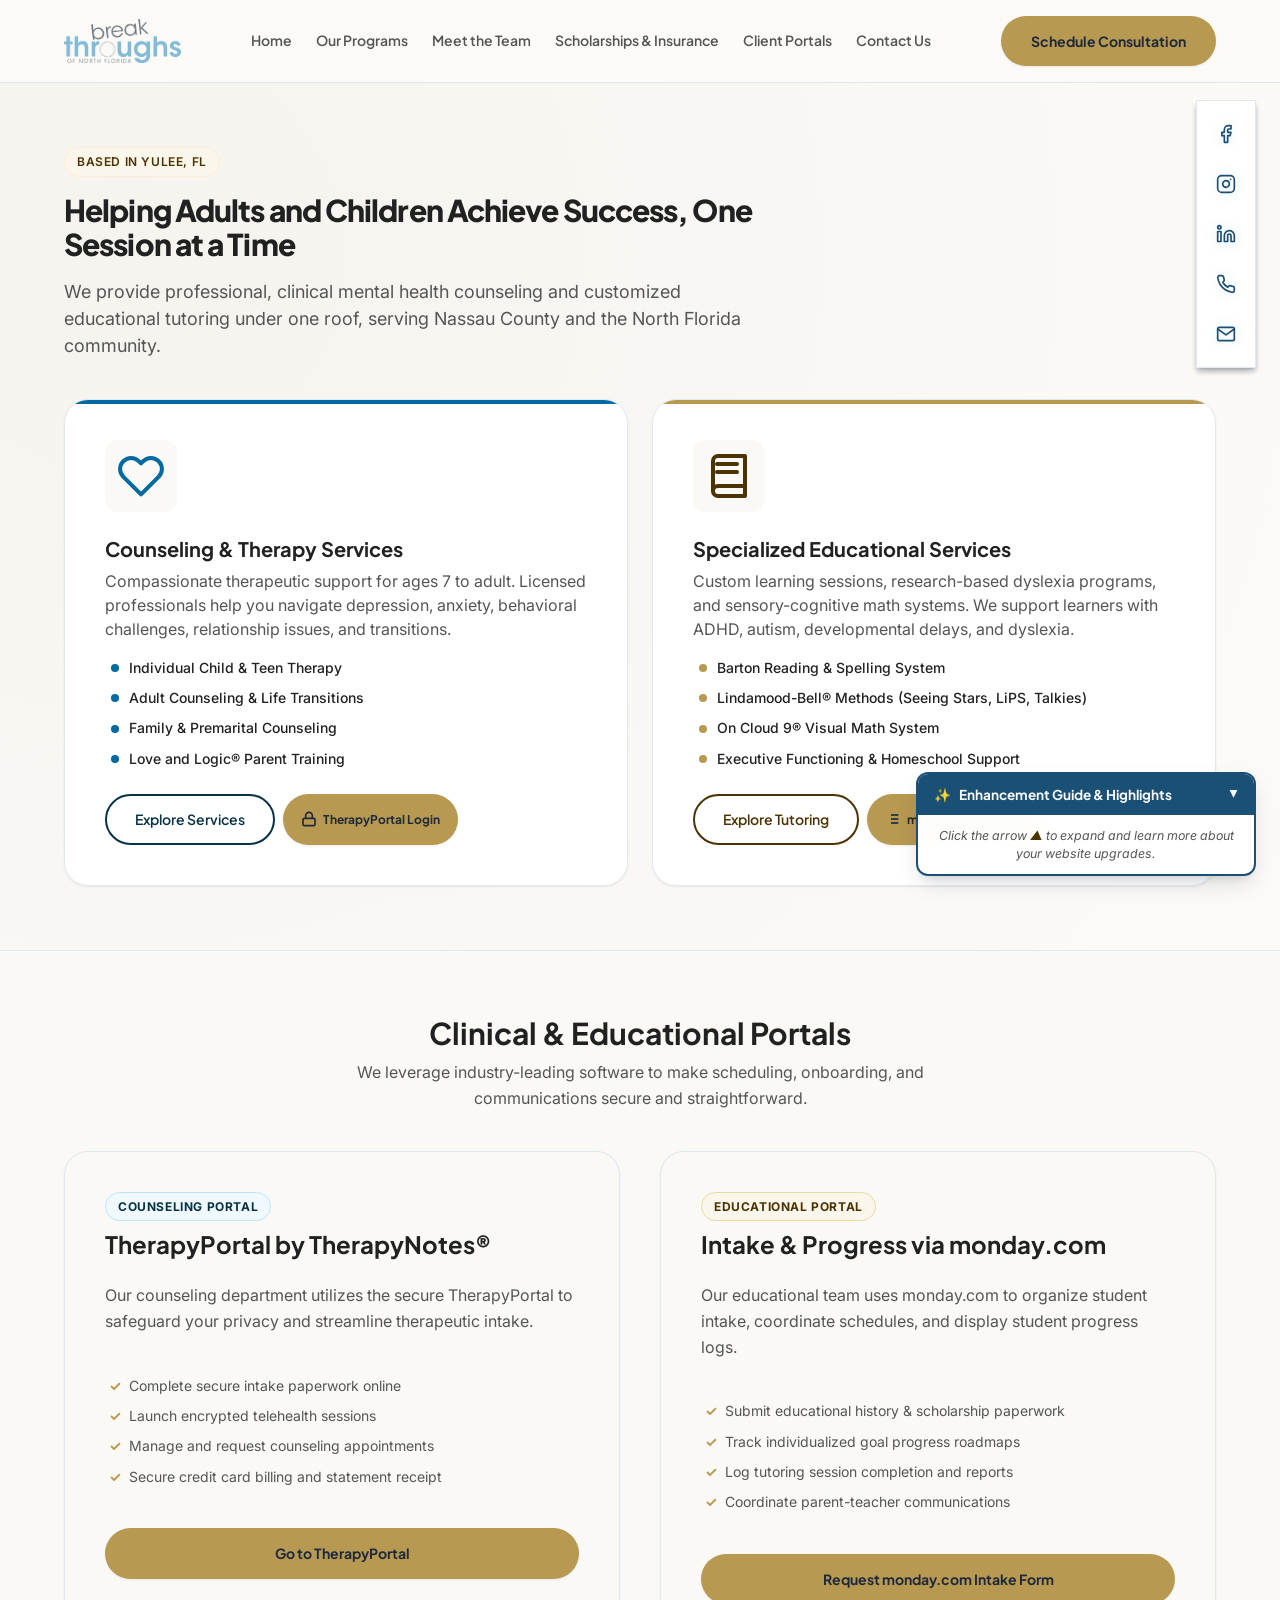
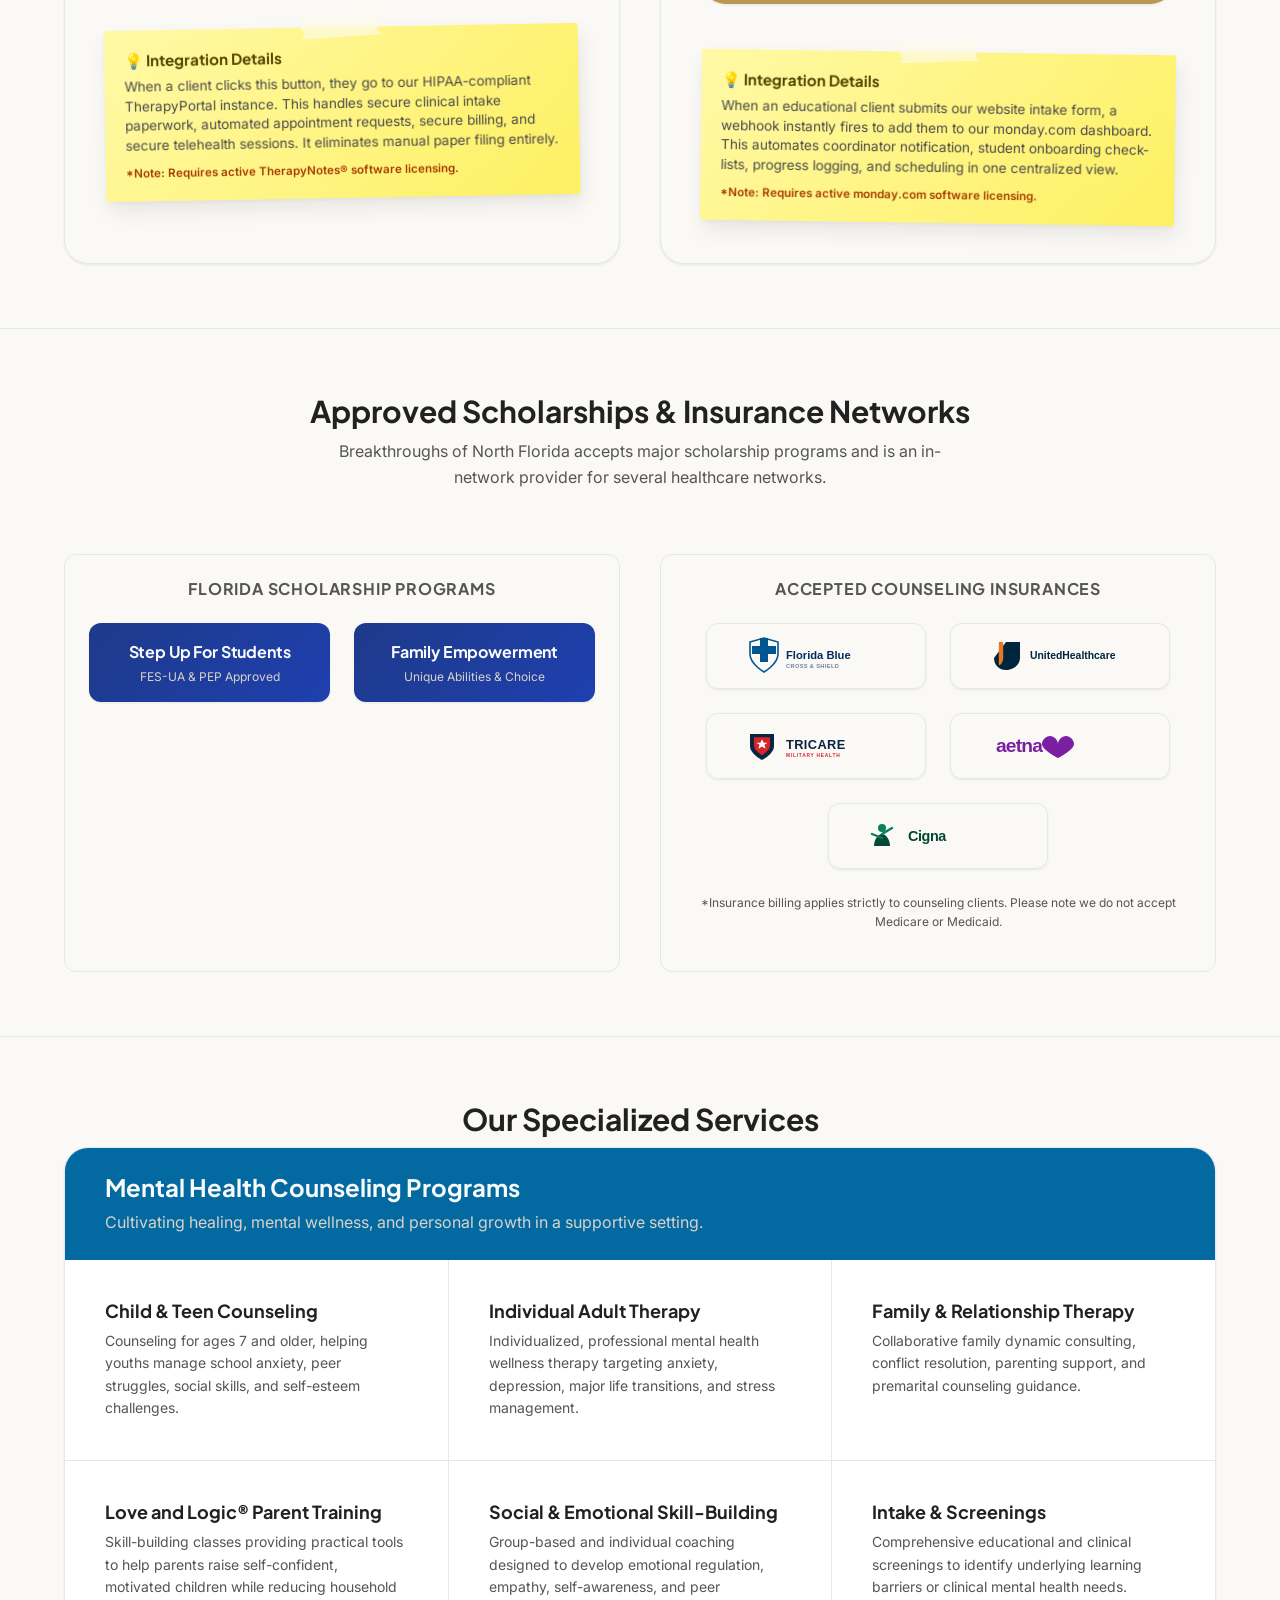
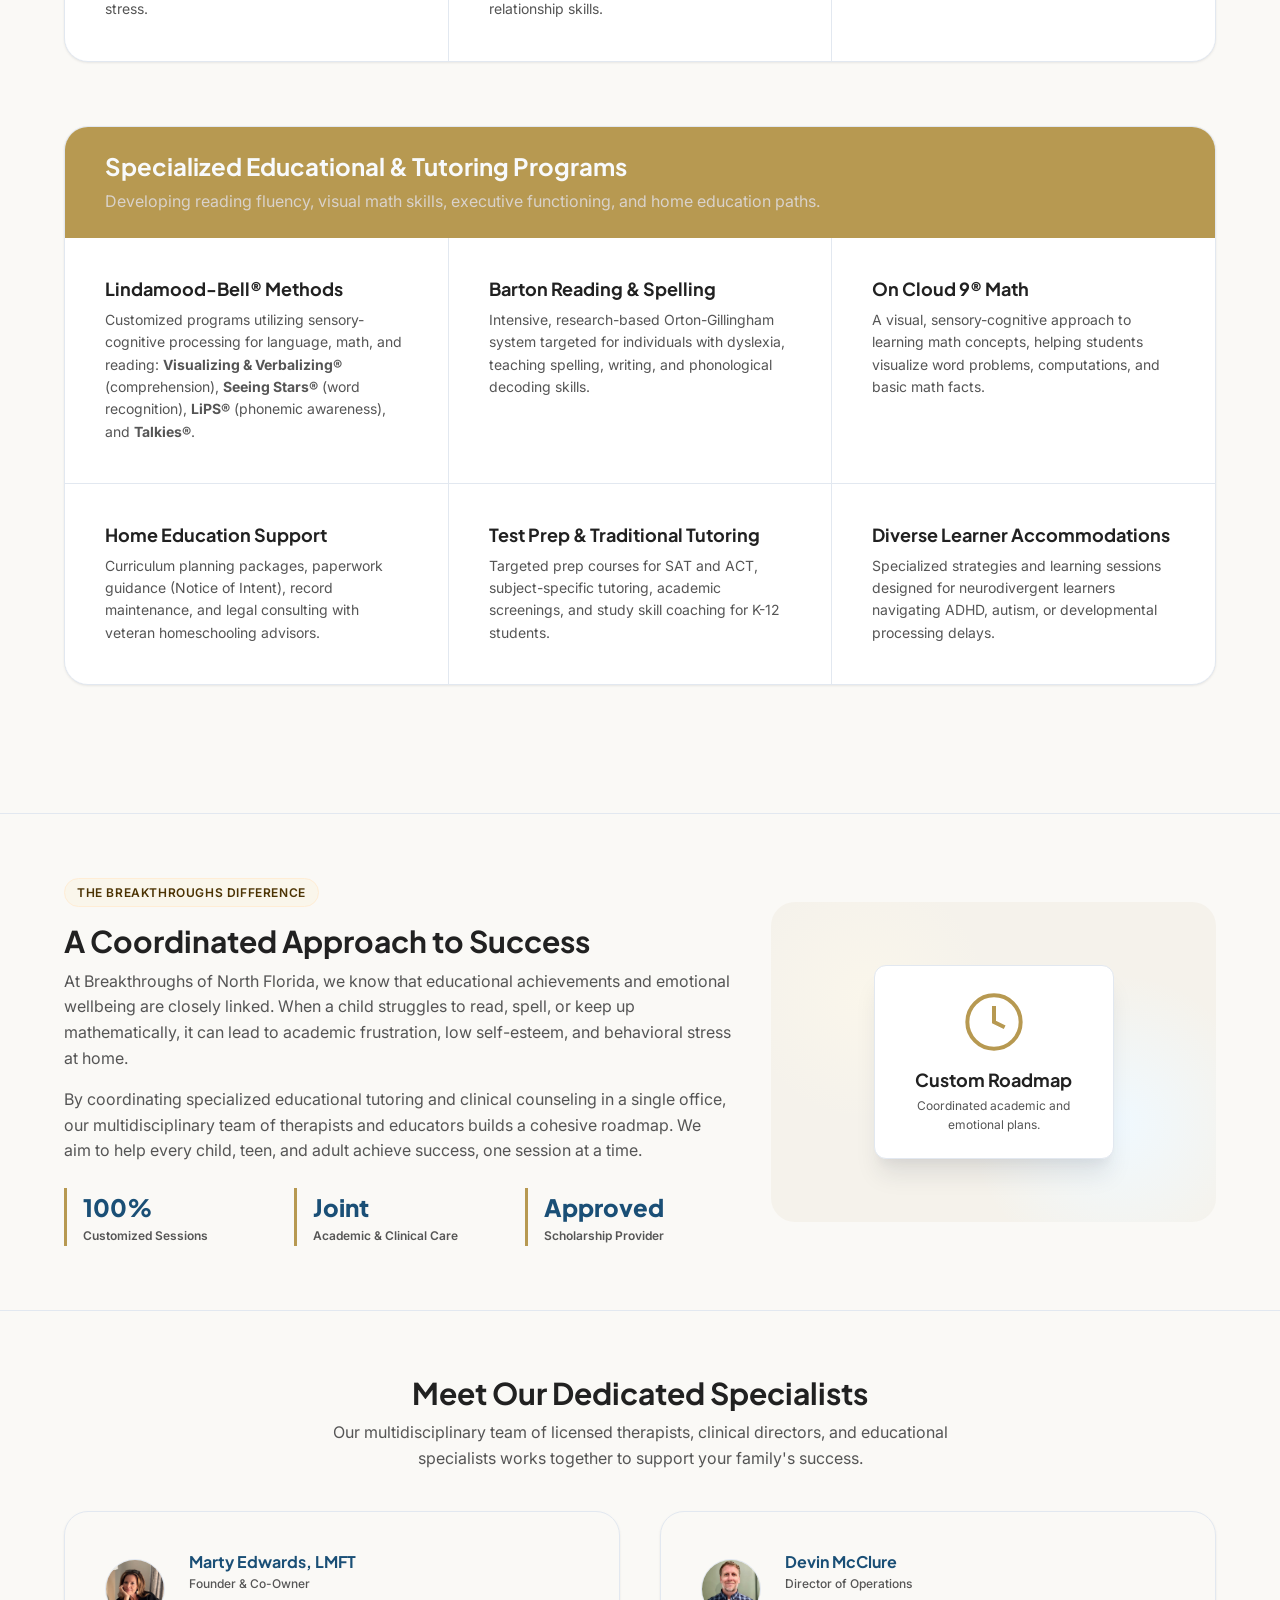
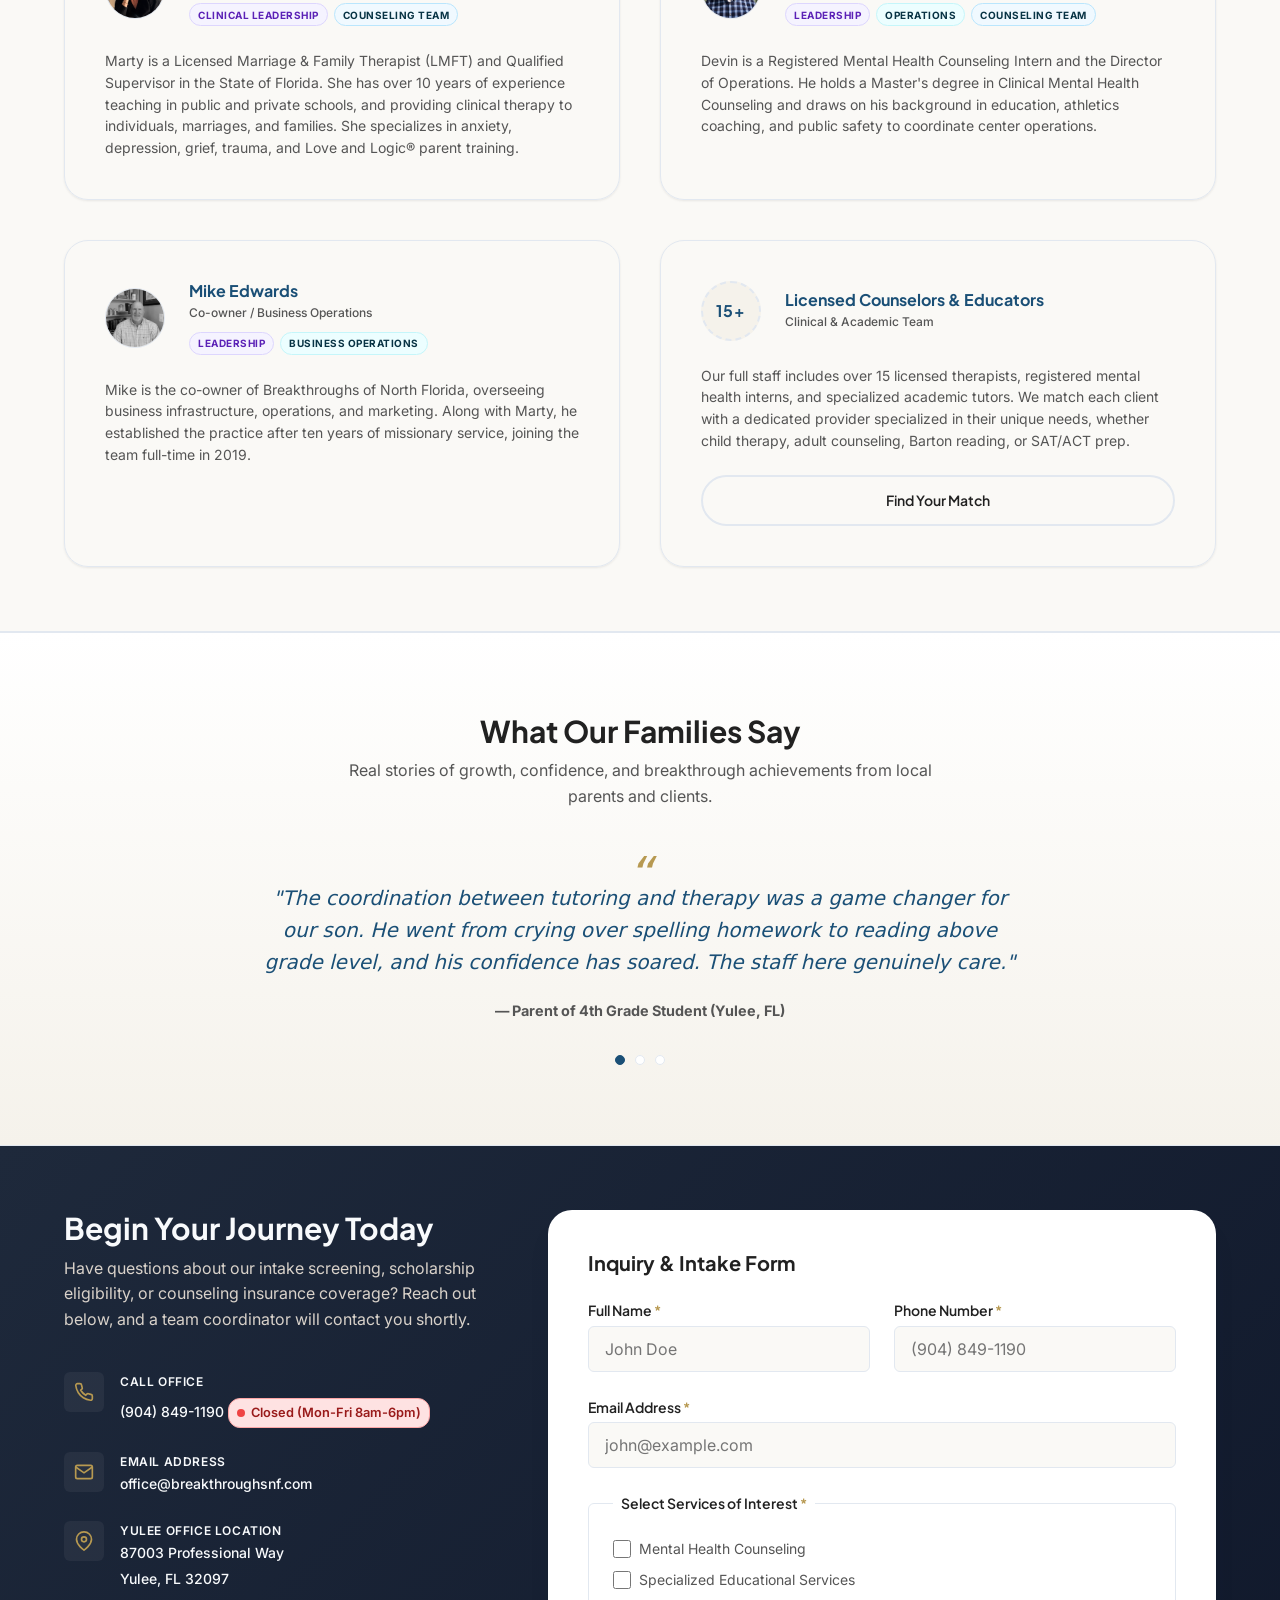
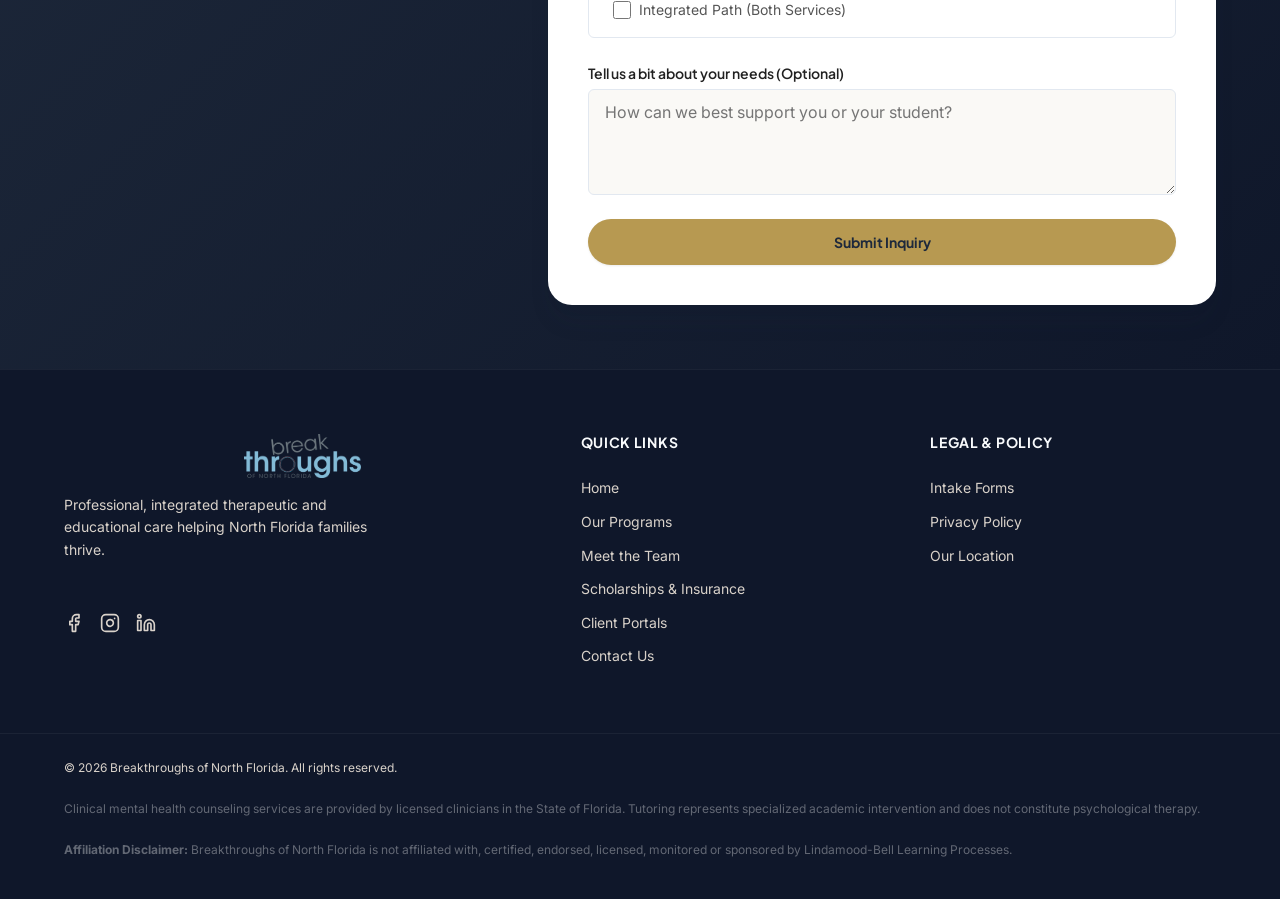
==== commit ddf592d3: "Optimize office hours script to use robust toLocaleString() and timezone-safe fallbacks" ====
--- a/index.html
+++ b/index.html
@@ -844,6 +844,54 @@
     </svg>
   </button>
 
+  
+  <!-- Floating Socials Charm Bar -->
+  <div class="socials-charm" aria-label="Social Media Links">
+    <a href="https://www.facebook.com/breakthroughsnf" target="_blank" rel="noopener noreferrer" class="charm-link" aria-label="Facebook">
+      <svg class="charm-icon" viewBox="0 0 24 24" width="20" height="20" stroke="currentColor" stroke-width="2" fill="none" stroke-linecap="round" stroke-linejoin="round">
+        <path d="M18 2h-3a5 5 0 0 0 -5 5v3H7v4h3v8h4v-8h3l1-4h-4V7a1 1 0 0 1 1-1h3z"></path>
+      </svg>
+      <span class="charm-tooltip">Facebook</span>
+    </a>
+    <a href="https://www.instagram.com/breakthroughsofjacksonville/" target="_blank" rel="noopener noreferrer" class="charm-link" aria-label="Instagram">
+      <svg class="charm-icon" viewBox="0 0 24 24" width="20" height="20" stroke="currentColor" stroke-width="2" fill="none" stroke-linecap="round" stroke-linejoin="round">
+        <rect x="2" y="2" width="20" height="20" rx="5" ry="5"></rect>
+        <path d="M16 11.37A4 4 0 1 1 12.63 8 4 4 0 0 1 16 11.37z"></path>
+        <line x1="17.5" y1="6.5" x2="17.51" y2="6.5"></line>
+      </svg>
+      <span class="charm-tooltip">Instagram</span>
+    </a>
+    <a href="https://www.linkedin.com/company/breakthroughs-of-north-florida/" target="_blank" rel="noopener noreferrer" class="charm-link" aria-label="LinkedIn">
+      <svg class="charm-icon" viewBox="0 0 24 24" width="20" height="20" stroke="currentColor" stroke-width="2" fill="none" stroke-linecap="round" stroke-linejoin="round">
+        <path d="M16 8a6 6 0 0 1 6 6v7h-4v-7a2 2 0 0 0-2-2 2 2 0 0 0-2 2v7h-4v-7a6 6 0 0 1 6-6z"></path>
+        <rect x="2" y="9" width="4" height="12"></rect>
+        <circle cx="4" cy="4" r="2"></circle>
+      </svg>
+      <span class="charm-tooltip">LinkedIn</span>
+    </a>
+    <a href="tel:904-849-1190" class="charm-link" aria-label="Call Us">
+      <svg class="charm-icon" viewBox="0 0 24 24" width="20" height="20" stroke="currentColor" stroke-width="2" fill="none" stroke-linecap="round" stroke-linejoin="round">
+        <path d="M22 16.92v3a2 2 0 0 1-2.18 2 19.79 19.79 0 0 1-8.63-3.07 19.5 19.5 0 0 1-6-6 19.79 19.79 0 0 1-3.07-8.67A2 2 0 0 1 4.11 2h3a2 2 0 0 1 2 1.72 12.84 12.84 0 0 0 .7 2.81 2 2 0 0 1-.45 2.11L8.09 9.91a16 16 0 0 0 6 6l1.27-1.27a2 2 0 0 1 2.11-.45 12.84 12.84 0 0 0 2.81.7A2 2 0 0 1 22 16.92z"></path>
+      </svg>
+      <span class="charm-tooltip">Call Us</span>
+    </a>
+    <a href="contact.html" class="charm-link" aria-label="Contact Us">
+      <svg class="charm-icon" viewBox="0 0 24 24" width="20" height="20" stroke="currentColor" stroke-width="2" fill="none" stroke-linecap="round" stroke-linejoin="round">
+        <path d="M4 4h16c1.1 0 2 .9 2 2v12c0 1.1-.9 2-2 2H4c-1.1 0-2-.9-2-2V6c0-1.1.9-2 2-2z"></path>
+        <polyline points="22,6 12,13 2,6"></polyline>
+      </svg>
+      <span class="charm-tooltip">Email Us</span>
+    </a>
+  </div>
+
+  <!-- Scroll to Top Button -->
+  <button class="scroll-top-btn" id="scroll-top-btn" onclick="scrollToTop()" aria-label="Scroll to top of page">
+    <svg viewBox="0 0 24 24" width="20" height="20" stroke="currentColor" stroke-width="2.5" fill="none" stroke-linecap="round" stroke-linejoin="round">
+      <line x1="12" y1="19" x2="12" y2="5"></line>
+      <polyline points="5 12 12 5 19 12"></polyline>
+    </svg>
+  </button>
+
   <!-- Global Footer -->
   <footer class="main-footer">
     <div class="container footer-container">
@@ -988,22 +1036,16 @@
       const badges = document.querySelectorAll('.office-status-badge');
       if (badges.length === 0) return;
 
-      const now = new Date();
-      // Format current time into America/New_York (Florida) time zones
-      const options = { timeZone: 'America/New_York', hour: 'numeric', minute: 'numeric', weekday: 'short', hour12: false };
       try {
-        const formatter = new Intl.DateTimeFormat('en-US', options);
-        const parts = formatter.formatToParts(now);
+        // Get date string in America/New_York (Florida) timezone
+        const nyTimeStr = new Date().toLocaleString("en-US", { timeZone: "America/New_York" });
+        const nyDate = new Date(nyTimeStr);
         
-        let hour = 0, minute = 0, weekday = '';
-        for (const part of parts) {
-          if (part.type === 'hour') hour = parseInt(part.value, 10);
-          if (part.type === 'minute') minute = parseInt(part.value, 10);
-          if (part.type === 'weekday') weekday = part.value;
-        }
-
-        const isWeekend = weekday === 'Sat' || weekday === 'Sun';
-        const isOpen = !isWeekend && (hour >= 8 && hour < 18); // 8:00 AM - 6:00 PM
+        const day = nyDate.getDay(); // 0 = Sunday, 1 = Monday, ..., 6 = Saturday
+        const hour = nyDate.getHours(); // 0 to 23
+
+        const isWeekend = (day === 0 || day === 6);
+        const isOpen = !isWeekend && (hour >= 8 && hour < 18); // 8 AM to 6 PM
 
         badges.forEach(badge => {
           if (isOpen) {
@@ -1015,7 +1057,23 @@
           }
         });
       } catch (e) {
-        console.error("Error formatting office hours status:", e);
+        console.error("Error checking office status:", e);
+        // Fallback: Check local browser time as a backup if timezone config fails
+        const now = new Date();
+        const day = now.getDay();
+        const hour = now.getHours();
+        const isWeekend = (day === 0 || day === 6);
+        const isOpen = !isWeekend && (hour >= 8 && hour < 18);
+
+        badges.forEach(badge => {
+          if (isOpen) {
+            badge.innerHTML = '<span class="status-dot open"></span> Open Now (Mon-Fri 8am-6pm)';
+            badge.className = 'office-status-badge open';
+          } else {
+            badge.innerHTML = '<span class="status-dot closed"></span> Closed (Mon-Fri 8am-6pm)';
+            badge.className = 'office-status-badge closed';
+          }
+        });
       }
     }
 
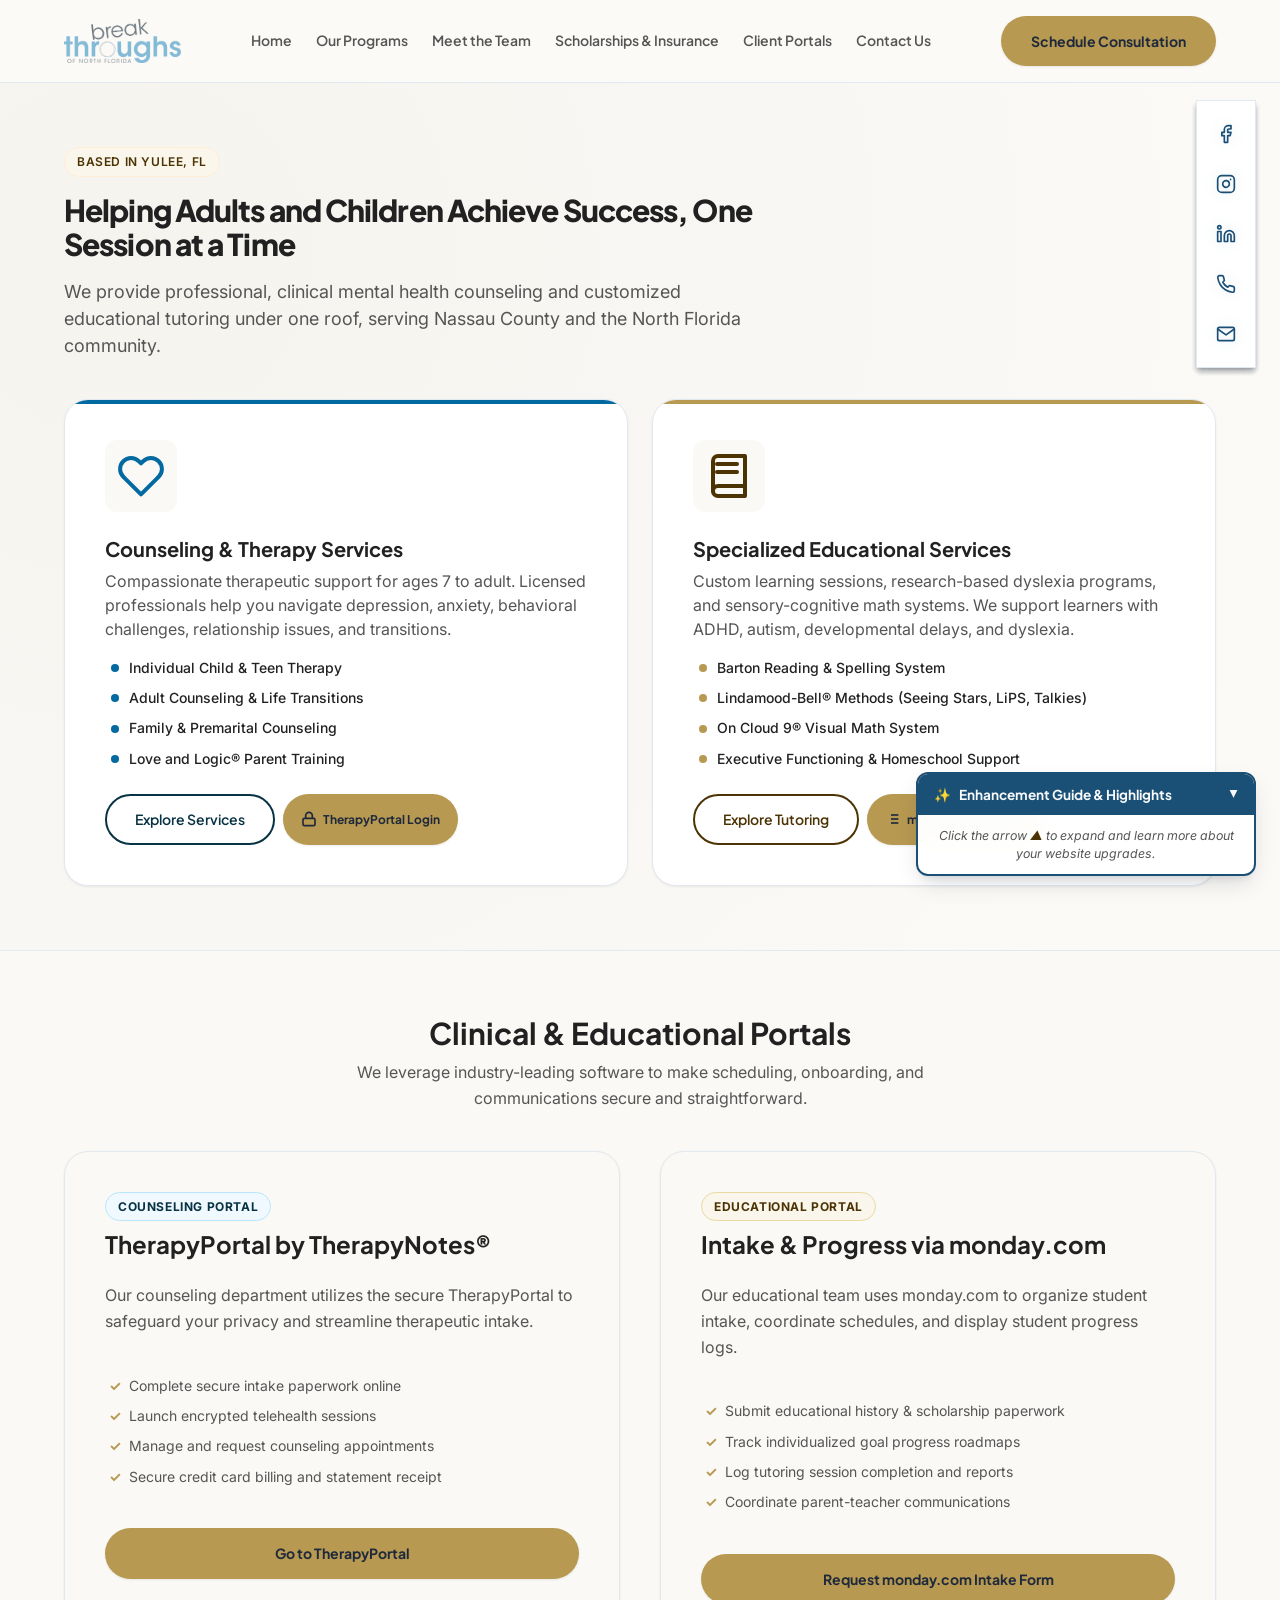
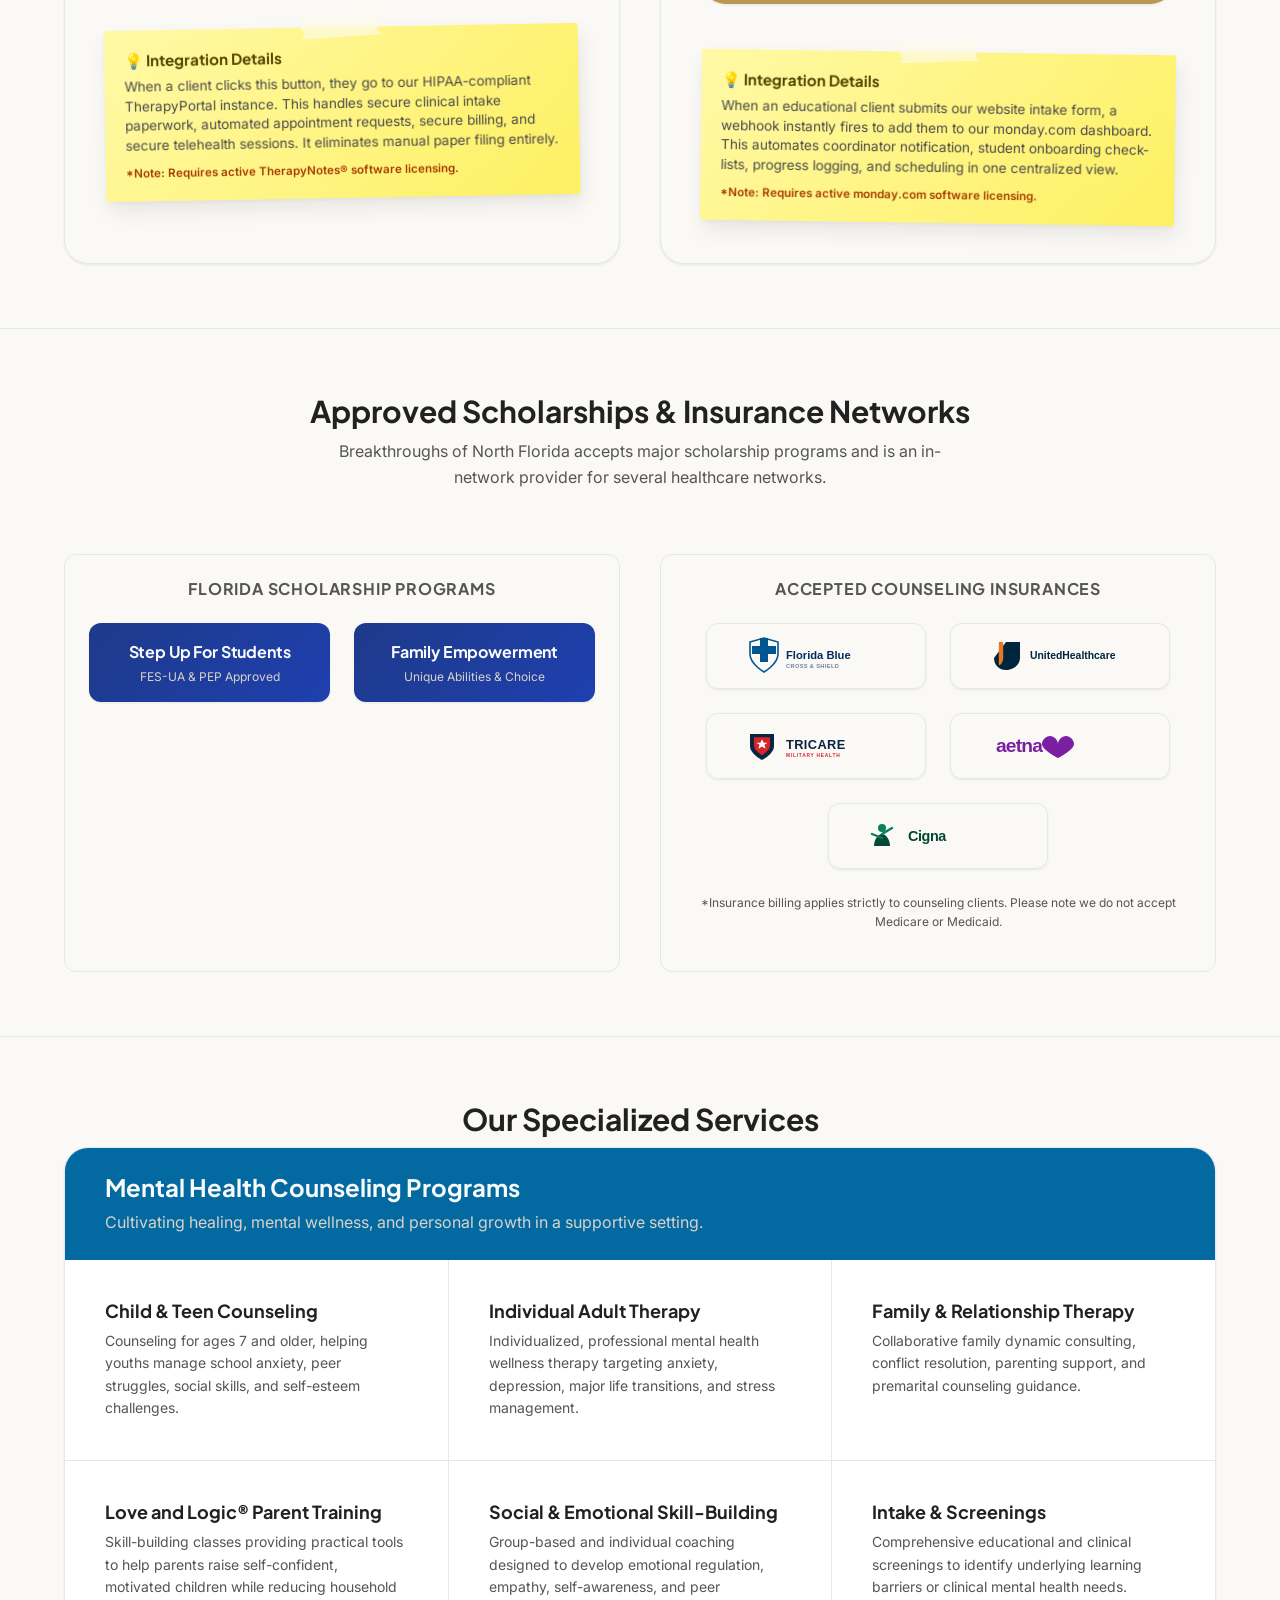
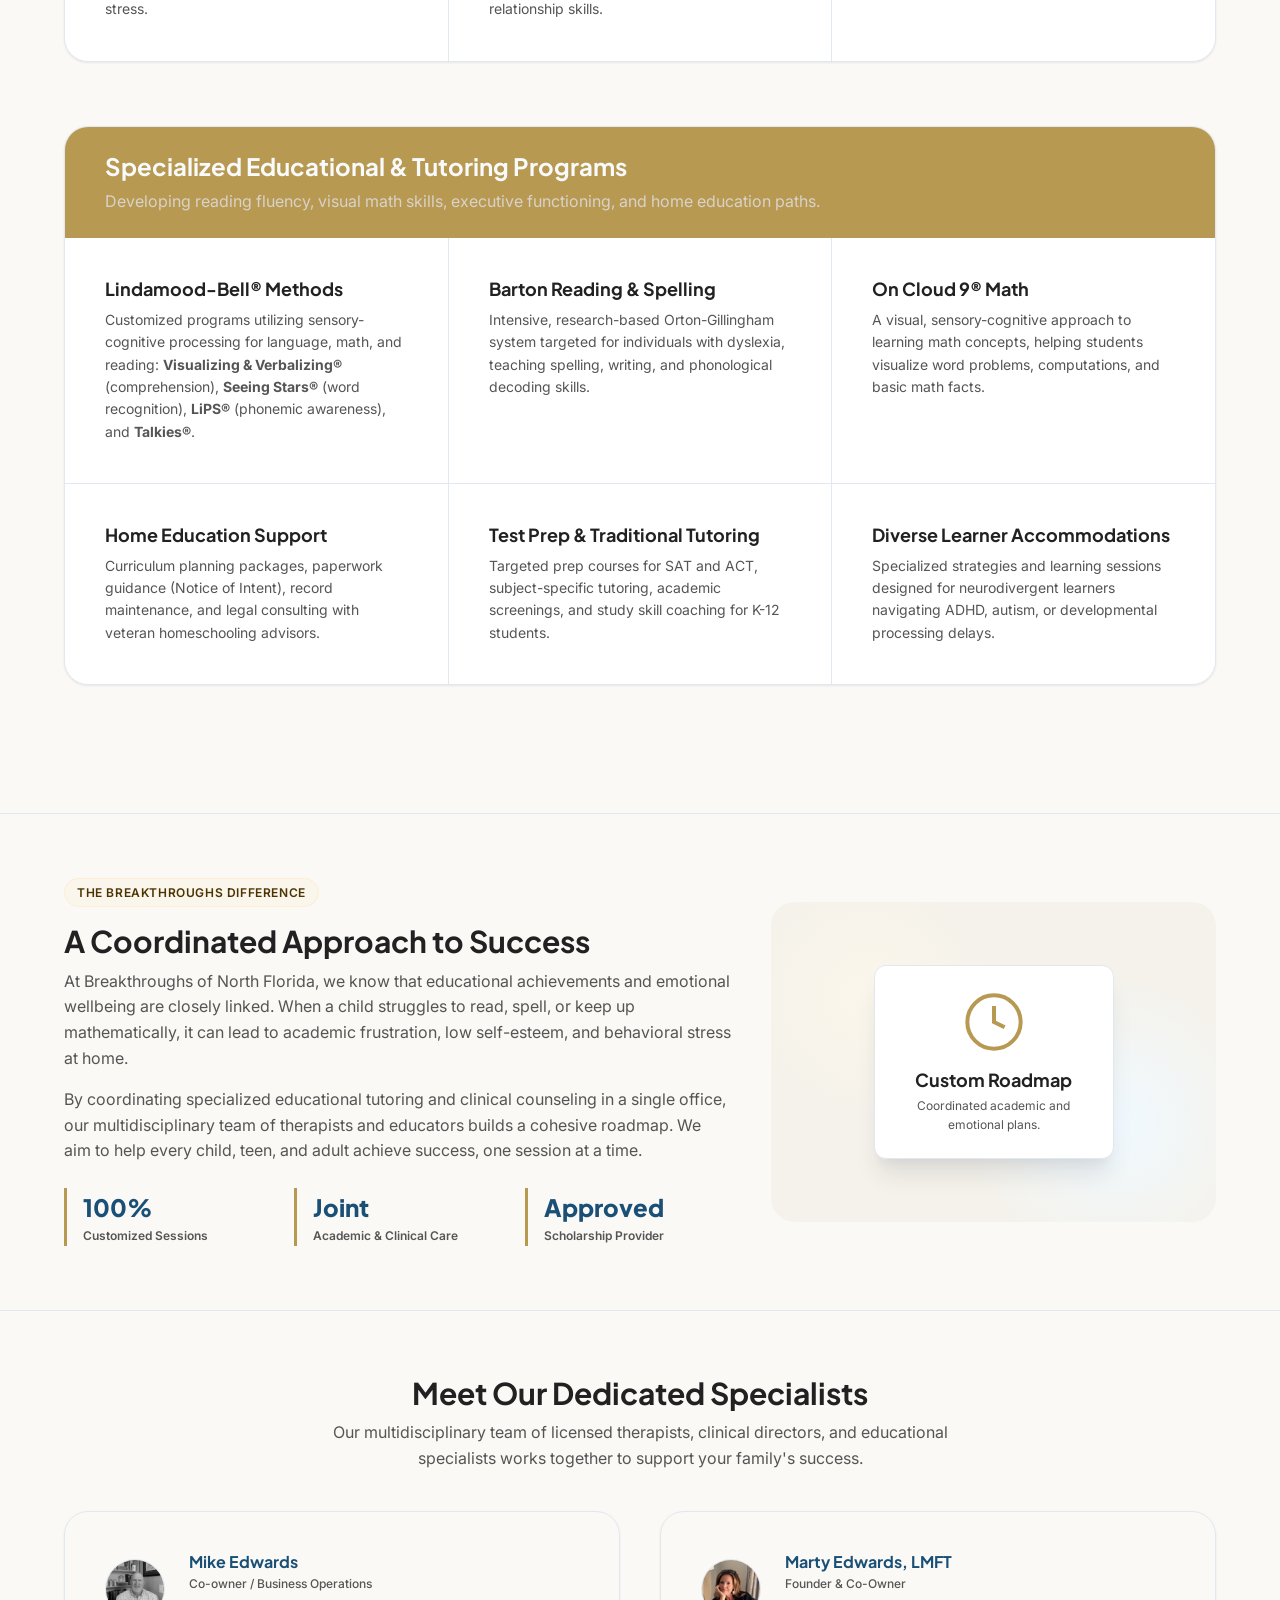
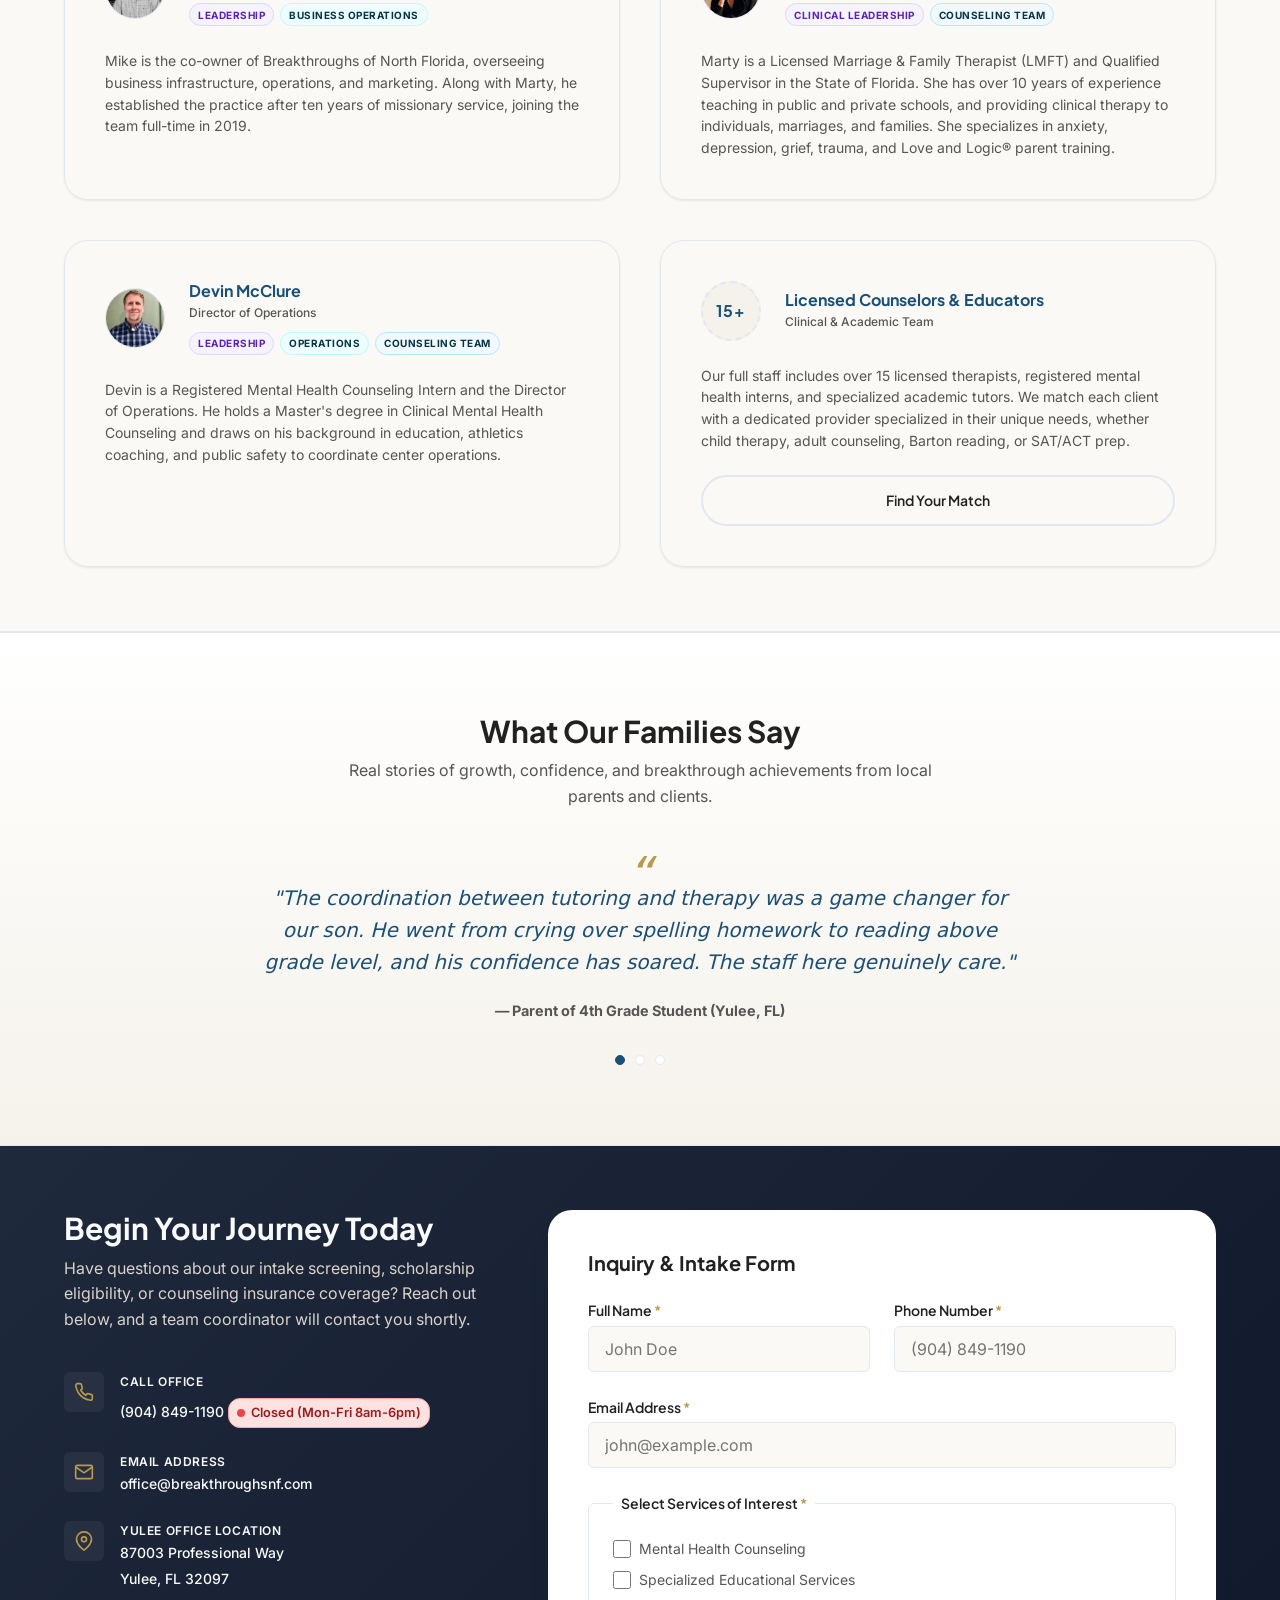
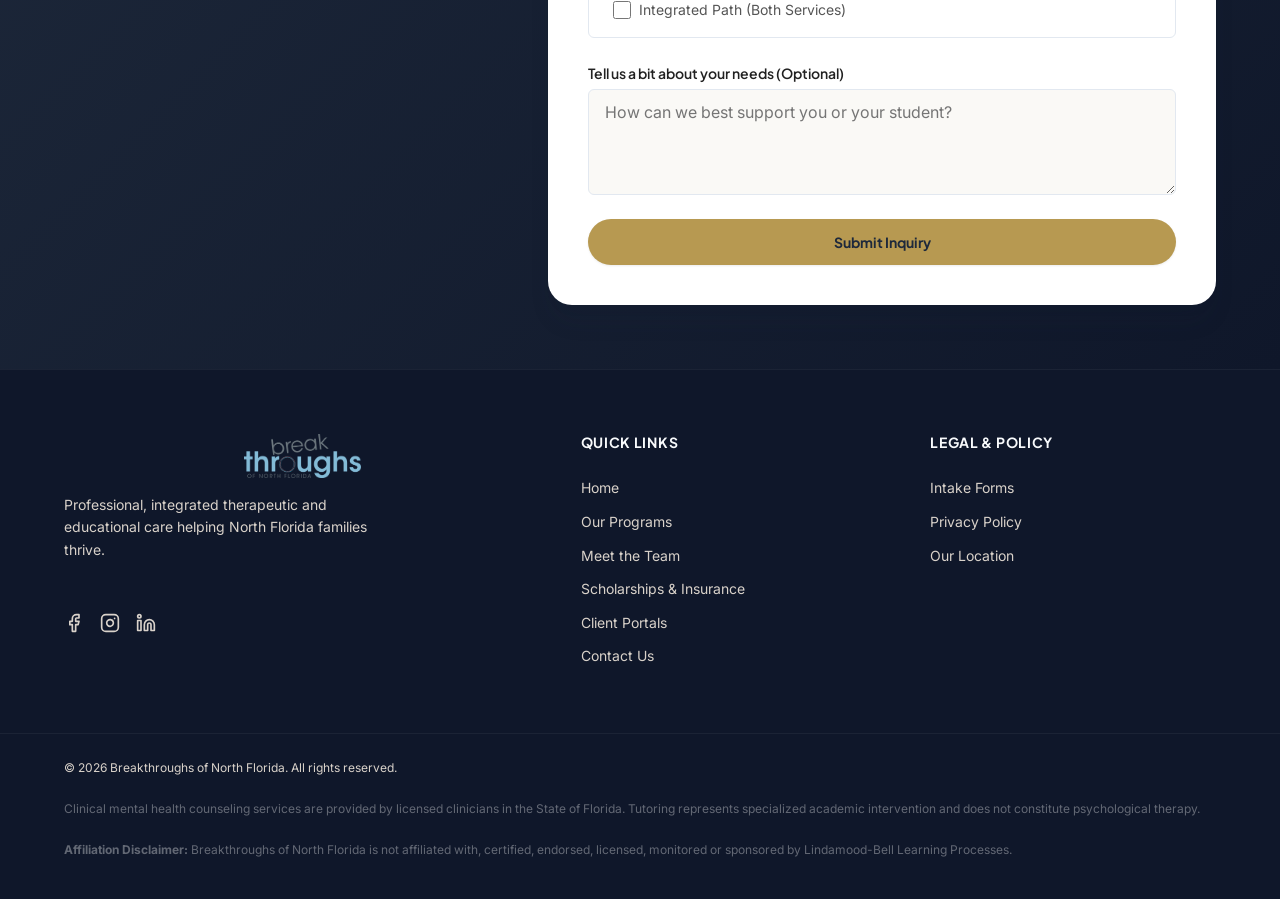
==== commit 00f36719: "Reorder leadership cards to Mike, Marty, Devin on homepage and team page" ====
--- a/index.html
+++ b/index.html
@@ -436,7 +436,25 @@
         </p>
 
         <div class="team-grid">
-          <!-- Staff Card 1: Marty Edwards -->
+          <!-- Staff Card 1: Mike Edwards -->
+          <div class="team-card">
+            <div class="team-card-header">
+              <img class="team-avatar" src="images/mike.jpg" alt="Mike Edwards">
+              <div class="team-meta">
+                <h4>Mike Edwards</h4>
+                <span class="team-role">Co-owner / Business Operations</span>
+                <div class="team-badge-container" style="display: flex; flex-wrap: wrap; gap: 6px; margin-top: 4px;">
+                  <span class="team-badge badge-leadership">Leadership</span>
+                  <span class="team-badge badge-operations">Business Operations</span>
+                </div>
+              </div>
+            </div>
+            <p class="team-bio">
+              Mike is the co-owner of Breakthroughs of North Florida, overseeing business infrastructure, operations, and marketing. Along with Marty, he established the practice after ten years of missionary service, joining the team full-time in 2019.
+            </p>
+          </div>
+
+          <!-- Staff Card 2: Marty Edwards -->
           <div class="team-card">
             <div class="team-card-header">
               <img class="team-avatar" src="images/marty.jpg" alt="Marty Edwards">
@@ -454,7 +472,7 @@
             </p>
           </div>
 
-          <!-- Staff Card 2: Devin McClure -->
+          <!-- Staff Card 3: Devin McClure -->
           <div class="team-card">
             <div class="team-card-header">
               <img class="team-avatar" src="images/devin_mcclure.jpg" alt="Devin McClure">
@@ -470,24 +488,6 @@
             </div>
             <p class="team-bio">
               Devin is a Registered Mental Health Counseling Intern and the Director of Operations. He holds a Master's degree in Clinical Mental Health Counseling and draws on his background in education, athletics coaching, and public safety to coordinate center operations.
-            </p>
-          </div>
-
-          <!-- Staff Card 3: Mike Edwards -->
-          <div class="team-card">
-            <div class="team-card-header">
-              <img class="team-avatar" src="images/mike.jpg" alt="Mike Edwards">
-              <div class="team-meta">
-                <h4>Mike Edwards</h4>
-                <span class="team-role">Co-owner / Business Operations</span>
-                <div class="team-badge-container" style="display: flex; flex-wrap: wrap; gap: 6px; margin-top: 4px;">
-                  <span class="team-badge badge-leadership">Leadership</span>
-                  <span class="team-badge badge-operations">Business Operations</span>
-                </div>
-              </div>
-            </div>
-            <p class="team-bio">
-              Mike is the co-owner of Breakthroughs of North Florida, overseeing business infrastructure, operations, and marketing. Along with Marty, he established the practice after ten years of missionary service, joining the team full-time in 2019.
             </p>
           </div>
 
@@ -752,6 +752,54 @@
   <!-- Floating Socials Charm Bar -->
   <div class="socials-charm" aria-label="Social Media Links">
     <a href="https://www.facebook.com/BreakthroughsofNorthFlorida" target="_blank" rel="noopener noreferrer" class="charm-link" aria-label="Facebook">
+      <svg class="charm-icon" viewBox="0 0 24 24" width="20" height="20" stroke="currentColor" stroke-width="2" fill="none" stroke-linecap="round" stroke-linejoin="round">
+        <path d="M18 2h-3a5 5 0 0 0 -5 5v3H7v4h3v8h4v-8h3l1-4h-4V7a1 1 0 0 1 1-1h3z"></path>
+      </svg>
+      <span class="charm-tooltip">Facebook</span>
+    </a>
+    <a href="https://www.instagram.com/breakthroughsofjacksonville/" target="_blank" rel="noopener noreferrer" class="charm-link" aria-label="Instagram">
+      <svg class="charm-icon" viewBox="0 0 24 24" width="20" height="20" stroke="currentColor" stroke-width="2" fill="none" stroke-linecap="round" stroke-linejoin="round">
+        <rect x="2" y="2" width="20" height="20" rx="5" ry="5"></rect>
+        <path d="M16 11.37A4 4 0 1 1 12.63 8 4 4 0 0 1 16 11.37z"></path>
+        <line x1="17.5" y1="6.5" x2="17.51" y2="6.5"></line>
+      </svg>
+      <span class="charm-tooltip">Instagram</span>
+    </a>
+    <a href="https://www.linkedin.com/company/breakthroughs-of-north-florida/" target="_blank" rel="noopener noreferrer" class="charm-link" aria-label="LinkedIn">
+      <svg class="charm-icon" viewBox="0 0 24 24" width="20" height="20" stroke="currentColor" stroke-width="2" fill="none" stroke-linecap="round" stroke-linejoin="round">
+        <path d="M16 8a6 6 0 0 1 6 6v7h-4v-7a2 2 0 0 0-2-2 2 2 0 0 0-2 2v7h-4v-7a6 6 0 0 1 6-6z"></path>
+        <rect x="2" y="9" width="4" height="12"></rect>
+        <circle cx="4" cy="4" r="2"></circle>
+      </svg>
+      <span class="charm-tooltip">LinkedIn</span>
+    </a>
+    <a href="tel:904-849-1190" class="charm-link" aria-label="Call Us">
+      <svg class="charm-icon" viewBox="0 0 24 24" width="20" height="20" stroke="currentColor" stroke-width="2" fill="none" stroke-linecap="round" stroke-linejoin="round">
+        <path d="M22 16.92v3a2 2 0 0 1-2.18 2 19.79 19.79 0 0 1-8.63-3.07 19.5 19.5 0 0 1-6-6 19.79 19.79 0 0 1-3.07-8.67A2 2 0 0 1 4.11 2h3a2 2 0 0 1 2 1.72 12.84 12.84 0 0 0 .7 2.81 2 2 0 0 1-.45 2.11L8.09 9.91a16 16 0 0 0 6 6l1.27-1.27a2 2 0 0 1 2.11-.45 12.84 12.84 0 0 0 2.81.7A2 2 0 0 1 22 16.92z"></path>
+      </svg>
+      <span class="charm-tooltip">Call Us</span>
+    </a>
+    <a href="contact.html" class="charm-link" aria-label="Contact Us">
+      <svg class="charm-icon" viewBox="0 0 24 24" width="20" height="20" stroke="currentColor" stroke-width="2" fill="none" stroke-linecap="round" stroke-linejoin="round">
+        <path d="M4 4h16c1.1 0 2 .9 2 2v12c0 1.1-.9 2-2 2H4c-1.1 0-2-.9-2-2V6c0-1.1.9-2 2-2z"></path>
+        <polyline points="22,6 12,13 2,6"></polyline>
+      </svg>
+      <span class="charm-tooltip">Email Us</span>
+    </a>
+  </div>
+
+  <!-- Scroll to Top Button -->
+  <button class="scroll-top-btn" id="scroll-top-btn" onclick="scrollToTop()" aria-label="Scroll to top of page">
+    <svg viewBox="0 0 24 24" width="20" height="20" stroke="currentColor" stroke-width="2.5" fill="none" stroke-linecap="round" stroke-linejoin="round">
+      <line x1="12" y1="19" x2="12" y2="5"></line>
+      <polyline points="5 12 12 5 19 12"></polyline>
+    </svg>
+  </button>
+
+  
+  <!-- Floating Socials Charm Bar -->
+  <div class="socials-charm" aria-label="Social Media Links">
+    <a href="https://www.facebook.com/breakthroughsnf" target="_blank" rel="noopener noreferrer" class="charm-link" aria-label="Facebook">
       <svg class="charm-icon" viewBox="0 0 24 24" width="20" height="20" stroke="currentColor" stroke-width="2" fill="none" stroke-linecap="round" stroke-linejoin="round">
         <path d="M18 2h-3a5 5 0 0 0 -5 5v3H7v4h3v8h4v-8h3l1-4h-4V7a1 1 0 0 1 1-1h3z"></path>
       </svg>
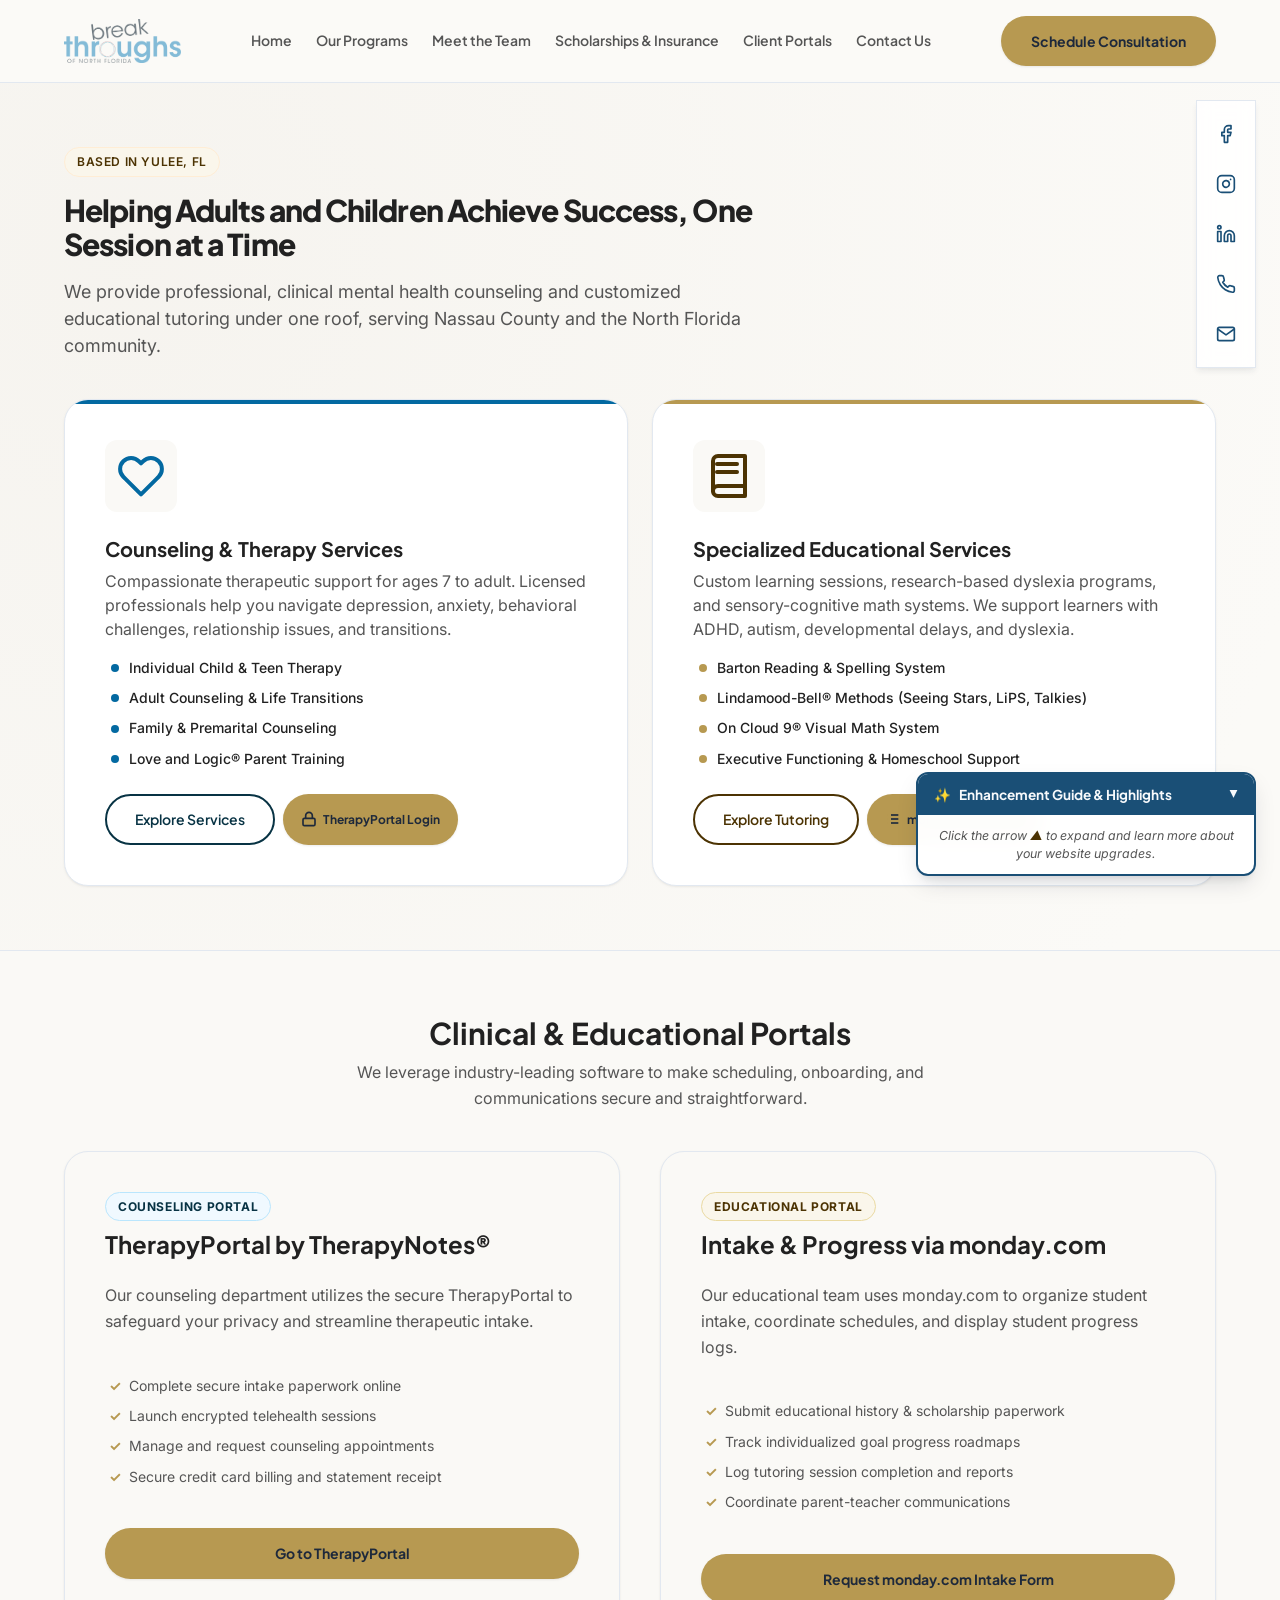
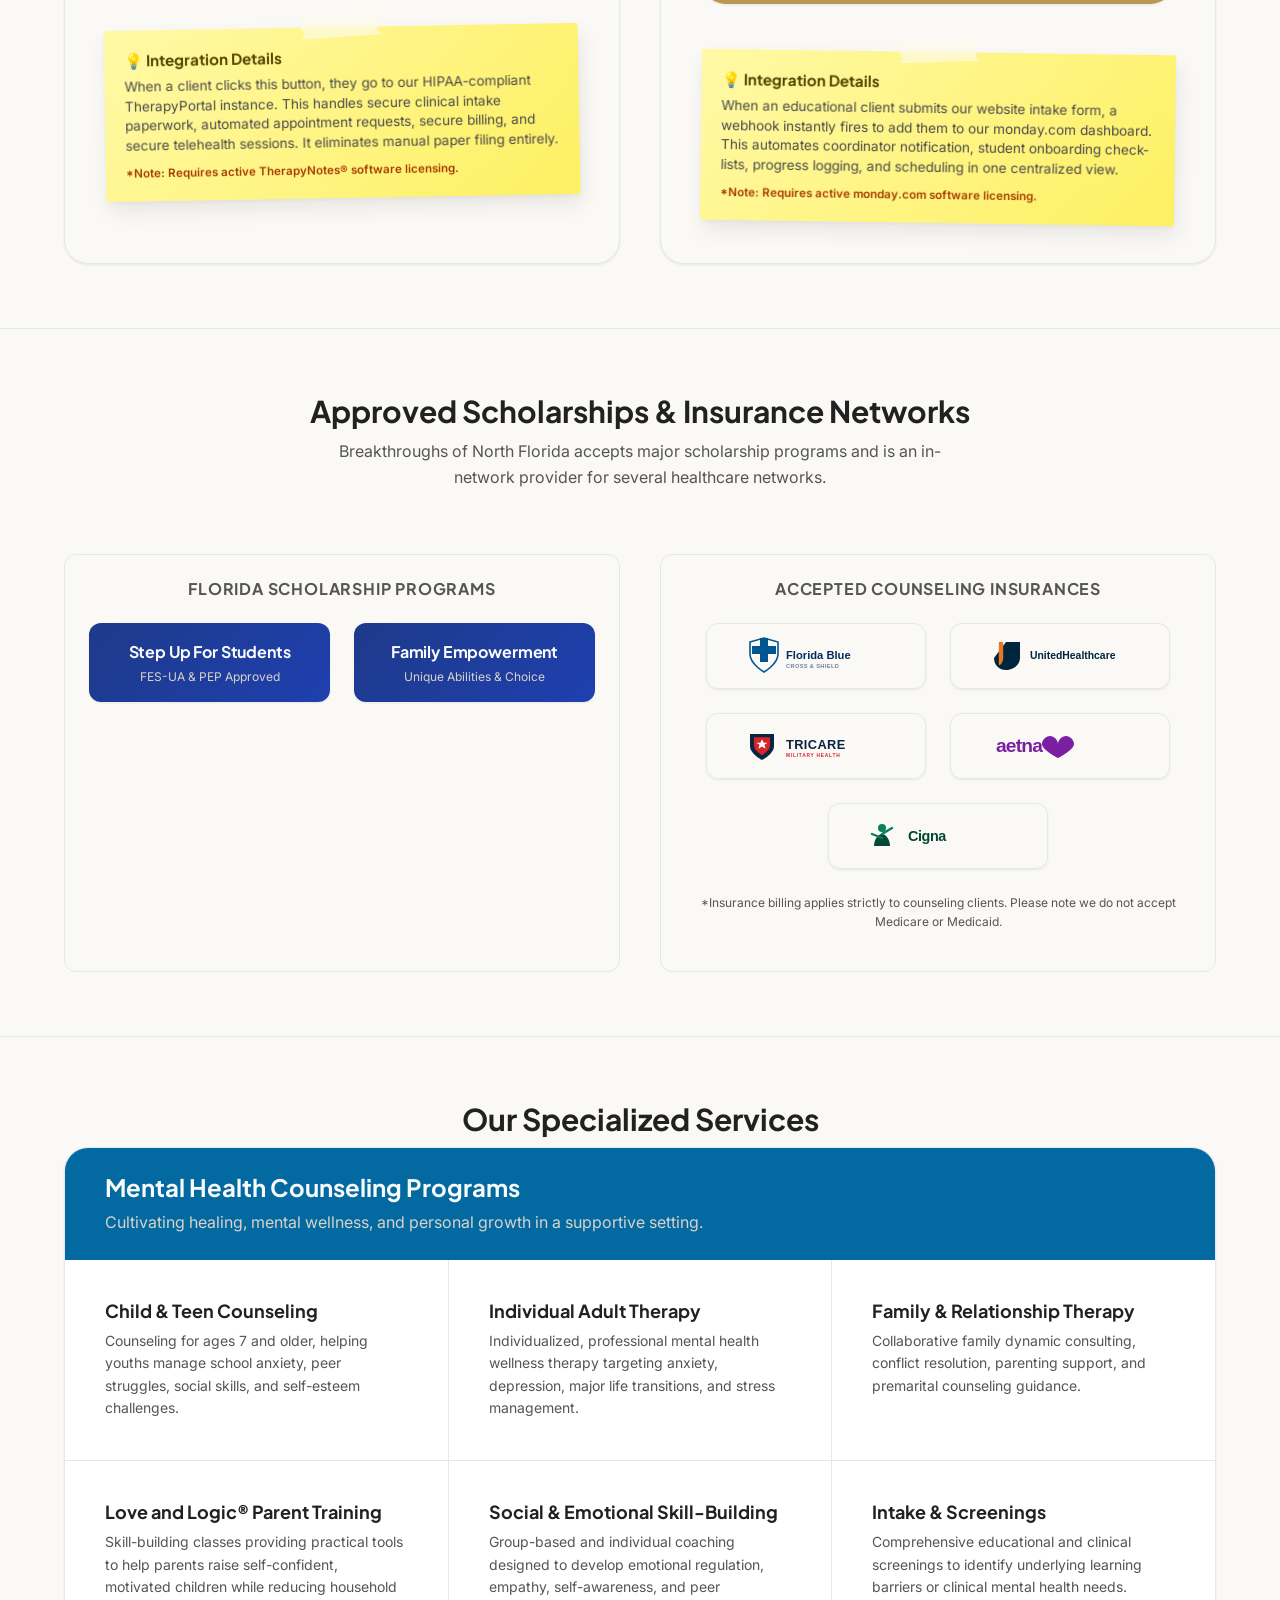
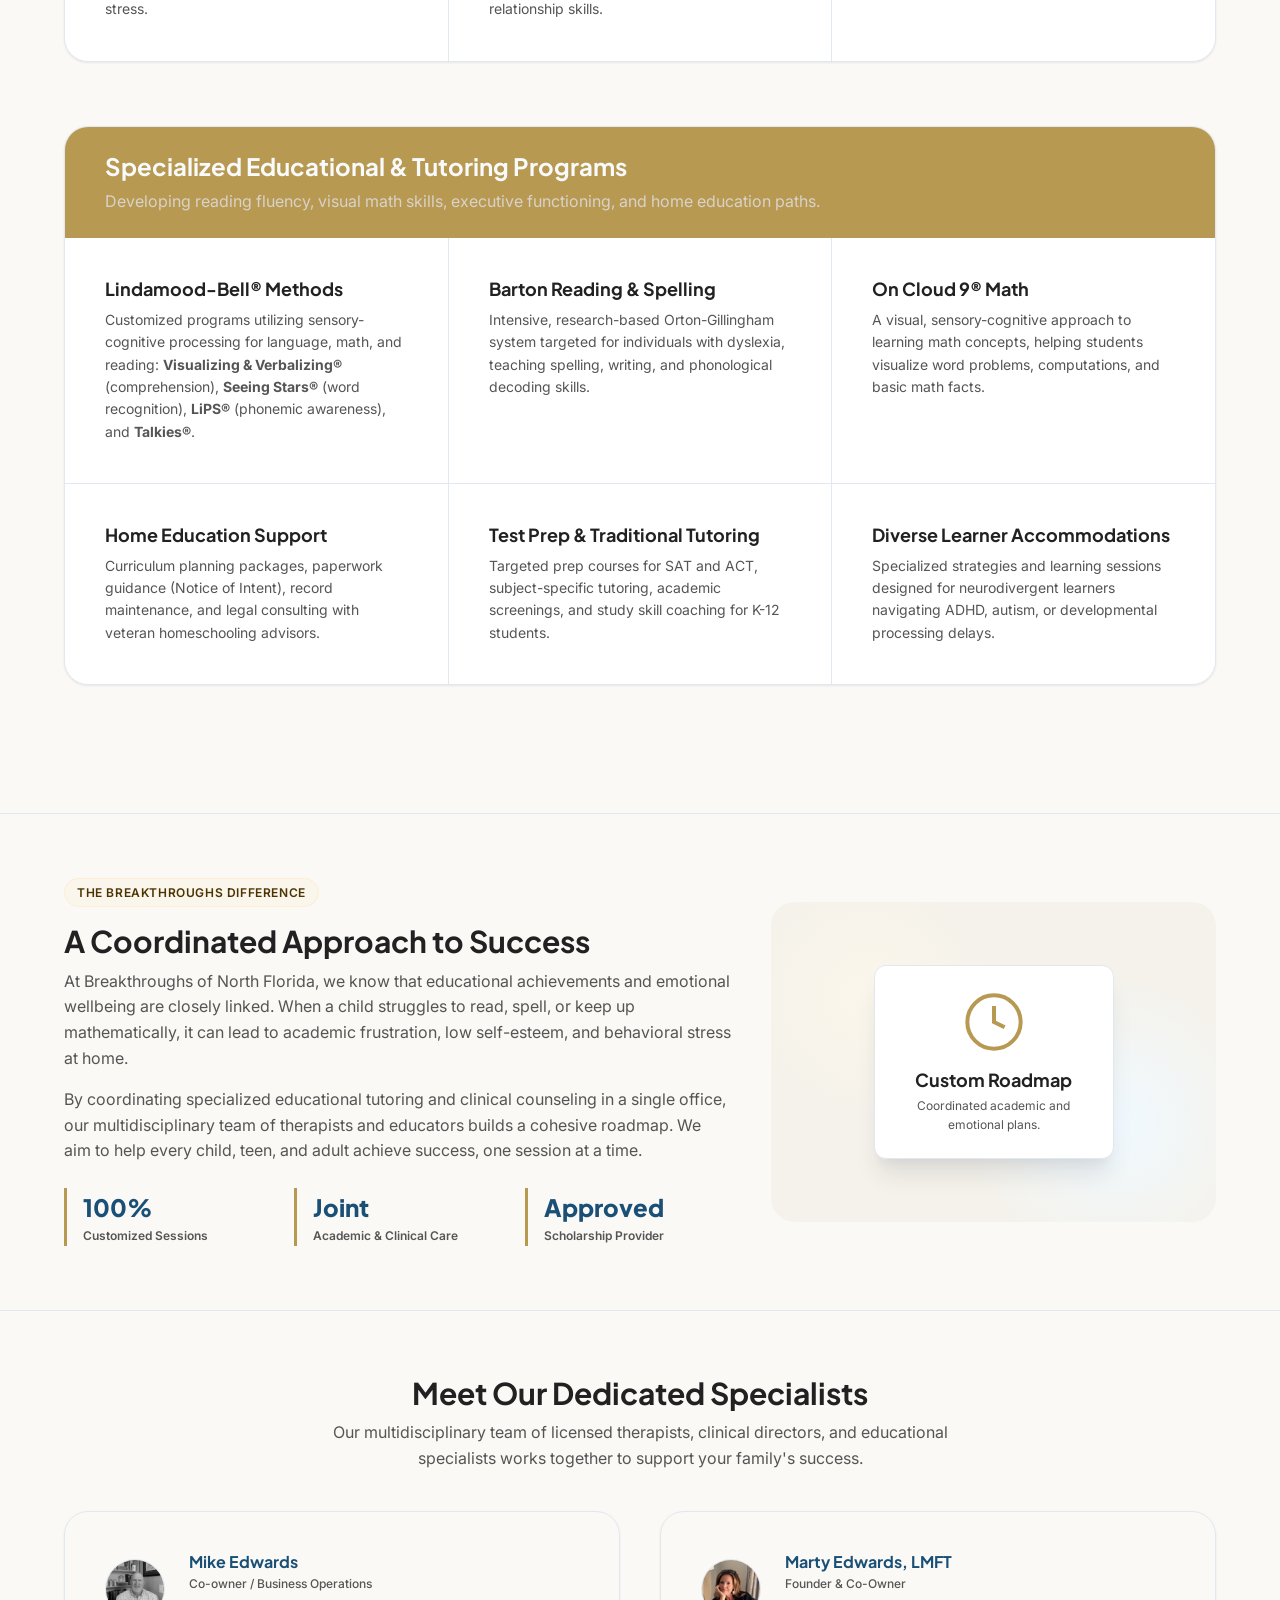
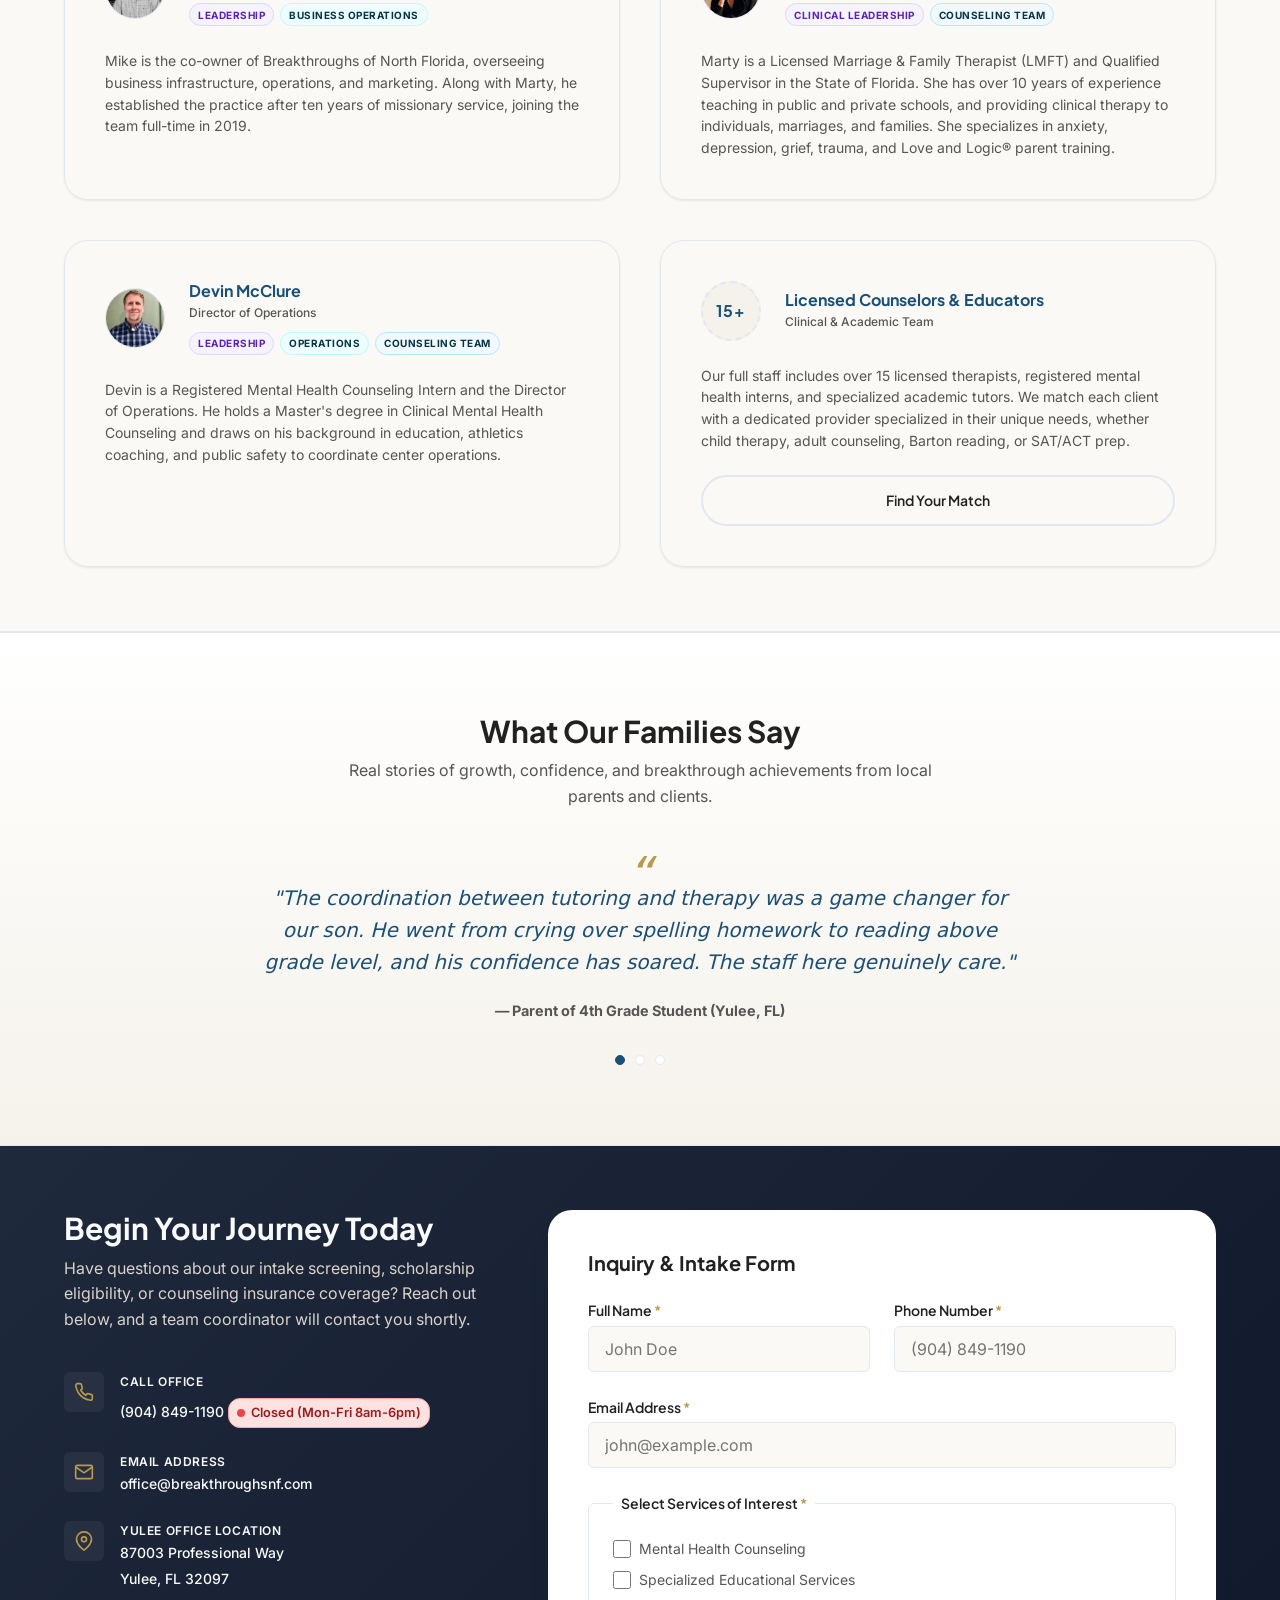
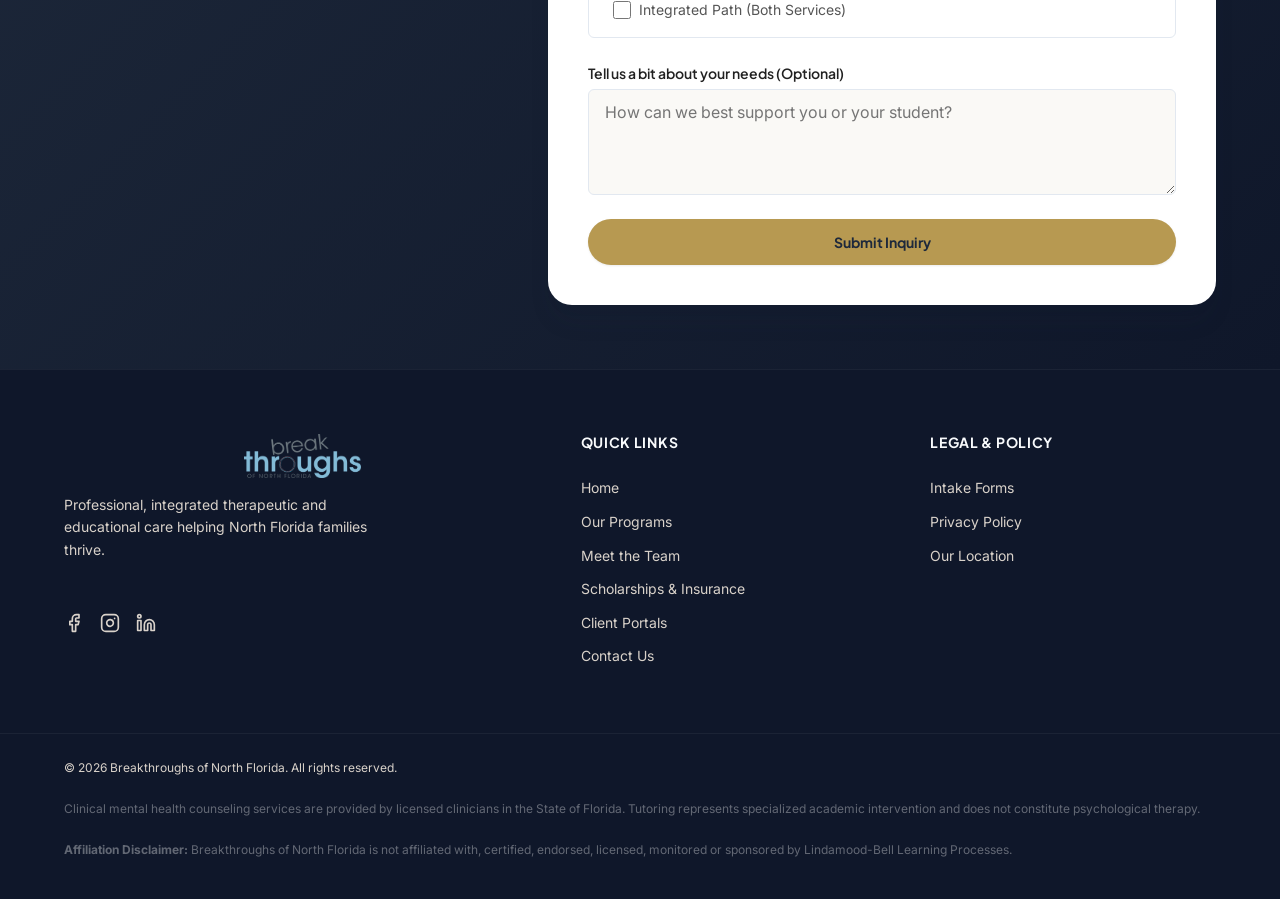
==== commit 45e74e1e: "Fix duplicate footer/charm blocks in index.html to resolve HTMLHint validation failure" ====
--- a/index.html
+++ b/index.html
@@ -653,149 +653,6 @@
   </main>
 
   
-  <!-- Floating Socials Charm Bar -->
-  <div class="socials-charm" aria-label="Social Media Links">
-    <a href="https://www.facebook.com/BreakthroughsofNorthFlorida" target="_blank" rel="noopener noreferrer" class="charm-link" aria-label="Facebook">
-      <svg class="charm-icon" viewBox="0 0 24 24" width="20" height="20" stroke="currentColor" stroke-width="2" fill="none" stroke-linecap="round" stroke-linejoin="round">
-        <path d="M18 2h-3a5 5 0 0 0 -5 5v3H7v4h3v8h4v-8h3l1-4h-4V7a1 1 0 0 1 1-1h3z"></path>
-      </svg>
-      <span class="charm-tooltip">Facebook</span>
-    </a>
-    <a href="https://www.instagram.com/breakthroughsofjacksonville/" target="_blank" rel="noopener noreferrer" class="charm-link" aria-label="Instagram">
-      <svg class="charm-icon" viewBox="0 0 24 24" width="20" height="20" stroke="currentColor" stroke-width="2" fill="none" stroke-linecap="round" stroke-linejoin="round">
-        <rect x="2" y="2" width="20" height="20" rx="5" ry="5"></rect>
-        <path d="M16 11.37A4 4 0 1 1 12.63 8 4 4 0 0 1 16 11.37z"></path>
-        <line x1="17.5" y1="6.5" x2="17.51" y2="6.5"></line>
-      </svg>
-      <span class="charm-tooltip">Instagram</span>
-    </a>
-    <a href="https://www.linkedin.com/company/breakthroughs-of-north-florida/" target="_blank" rel="noopener noreferrer" class="charm-link" aria-label="LinkedIn">
-      <svg class="charm-icon" viewBox="0 0 24 24" width="20" height="20" stroke="currentColor" stroke-width="2" fill="none" stroke-linecap="round" stroke-linejoin="round">
-        <path d="M16 8a6 6 0 0 1 6 6v7h-4v-7a2 2 0 0 0-2-2 2 2 0 0 0-2 2v7h-4v-7a6 6 0 0 1 6-6z"></path>
-        <rect x="2" y="9" width="4" height="12"></rect>
-        <circle cx="4" cy="4" r="2"></circle>
-      </svg>
-      <span class="charm-tooltip">LinkedIn</span>
-    </a>
-    <a href="tel:904-261-2600" class="charm-link" aria-label="Call Us">
-      <svg class="charm-icon" viewBox="0 0 24 24" width="20" height="20" stroke="currentColor" stroke-width="2" fill="none" stroke-linecap="round" stroke-linejoin="round">
-        <path d="M22 16.92v3a2 2 0 0 1-2.18 2 19.79 19.79 0 0 1-8.63-3.07 19.5 19.5 0 0 1-6-6 19.79 19.79 0 0 1-3.07-8.67A2 2 0 0 1 4.11 2h3a2 2 0 0 1 2 1.72 12.84 12.84 0 0 0 .7 2.81 2 2 0 0 1-.45 2.11L8.09 9.91a16 16 0 0 0 6 6l1.27-1.27a2 2 0 0 1 2.11-.45 12.84 12.84 0 0 0 2.81.7A2 2 0 0 1 22 16.92z"></path>
-      </svg>
-      <span class="charm-tooltip">Call Us</span>
-    </a>
-    <a href="contact.html" class="charm-link" aria-label="Contact Us">
-      <svg class="charm-icon" viewBox="0 0 24 24" width="20" height="20" stroke="currentColor" stroke-width="2" fill="none" stroke-linecap="round" stroke-linejoin="round">
-        <path d="M4 4h16c1.1 0 2 .9 2 2v12c0 1.1-.9 2-2 2H4c-1.1 0-2-.9-2-2V6c0-1.1.9-2 2-2z"></path>
-        <polyline points="22,6 12,13 2,6"></polyline>
-      </svg>
-      <span class="charm-tooltip">Email Us</span>
-    </a>
-  </div>
-
-  <!-- Scroll to Top Button -->
-  <button class="scroll-top-btn" id="scroll-top-btn" onclick="scrollToTop()" aria-label="Scroll to top of page">
-    <svg viewBox="0 0 24 24" width="20" height="20" stroke="currentColor" stroke-width="2.5" fill="none" stroke-linecap="round" stroke-linejoin="round">
-      <line x1="12" y1="19" x2="12" y2="5"></line>
-      <polyline points="5 12 12 5 19 12"></polyline>
-    </svg>
-  </button>
-
-  
-  <!-- Floating Socials Charm Bar -->
-  <div class="socials-charm" aria-label="Social Media Links">
-    <a href="https://www.facebook.com/BreakthroughsofNorthFlorida" target="_blank" rel="noopener noreferrer" class="charm-link" aria-label="Facebook">
-      <svg class="charm-icon" viewBox="0 0 24 24" width="20" height="20" stroke="currentColor" stroke-width="2" fill="none" stroke-linecap="round" stroke-linejoin="round">
-        <path d="M18 2h-3a5 5 0 0 0 -5 5v3H7v4h3v8h4v-8h3l1-4h-4V7a1 1 0 0 1 1-1h3z"></path>
-      </svg>
-      <span class="charm-tooltip">Facebook</span>
-    </a>
-    <a href="https://www.instagram.com/breakthroughsofjacksonville/" target="_blank" rel="noopener noreferrer" class="charm-link" aria-label="Instagram">
-      <svg class="charm-icon" viewBox="0 0 24 24" width="20" height="20" stroke="currentColor" stroke-width="2" fill="none" stroke-linecap="round" stroke-linejoin="round">
-        <rect x="2" y="2" width="20" height="20" rx="5" ry="5"></rect>
-        <path d="M16 11.37A4 4 0 1 1 12.63 8 4 4 0 0 1 16 11.37z"></path>
-        <line x1="17.5" y1="6.5" x2="17.51" y2="6.5"></line>
-      </svg>
-      <span class="charm-tooltip">Instagram</span>
-    </a>
-    <a href="https://www.linkedin.com/company/breakthroughs-of-north-florida/" target="_blank" rel="noopener noreferrer" class="charm-link" aria-label="LinkedIn">
-      <svg class="charm-icon" viewBox="0 0 24 24" width="20" height="20" stroke="currentColor" stroke-width="2" fill="none" stroke-linecap="round" stroke-linejoin="round">
-        <path d="M16 8a6 6 0 0 1 6 6v7h-4v-7a2 2 0 0 0-2-2 2 2 0 0 0-2 2v7h-4v-7a6 6 0 0 1 6-6z"></path>
-        <rect x="2" y="9" width="4" height="12"></rect>
-        <circle cx="4" cy="4" r="2"></circle>
-      </svg>
-      <span class="charm-tooltip">LinkedIn</span>
-    </a>
-    <a href="tel:904-261-2600" class="charm-link" aria-label="Call Us">
-      <svg class="charm-icon" viewBox="0 0 24 24" width="20" height="20" stroke="currentColor" stroke-width="2" fill="none" stroke-linecap="round" stroke-linejoin="round">
-        <path d="M22 16.92v3a2 2 0 0 1-2.18 2 19.79 19.79 0 0 1-8.63-3.07 19.5 19.5 0 0 1-6-6 19.79 19.79 0 0 1-3.07-8.67A2 2 0 0 1 4.11 2h3a2 2 0 0 1 2 1.72 12.84 12.84 0 0 0 .7 2.81 2 2 0 0 1-.45 2.11L8.09 9.91a16 16 0 0 0 6 6l1.27-1.27a2 2 0 0 1 2.11-.45 12.84 12.84 0 0 0 2.81.7A2 2 0 0 1 22 16.92z"></path>
-      </svg>
-      <span class="charm-tooltip">Call Us</span>
-    </a>
-    <a href="contact.html" class="charm-link" aria-label="Contact Us">
-      <svg class="charm-icon" viewBox="0 0 24 24" width="20" height="20" stroke="currentColor" stroke-width="2" fill="none" stroke-linecap="round" stroke-linejoin="round">
-        <path d="M4 4h16c1.1 0 2 .9 2 2v12c0 1.1-.9 2-2 2H4c-1.1 0-2-.9-2-2V6c0-1.1.9-2 2-2z"></path>
-        <polyline points="22,6 12,13 2,6"></polyline>
-      </svg>
-      <span class="charm-tooltip">Email Us</span>
-    </a>
-  </div>
-
-  <!-- Scroll to Top Button -->
-  <button class="scroll-top-btn" id="scroll-top-btn" onclick="scrollToTop()" aria-label="Scroll to top of page">
-    <svg viewBox="0 0 24 24" width="20" height="20" stroke="currentColor" stroke-width="2.5" fill="none" stroke-linecap="round" stroke-linejoin="round">
-      <line x1="12" y1="19" x2="12" y2="5"></line>
-      <polyline points="5 12 12 5 19 12"></polyline>
-    </svg>
-  </button>
-
-  
-  <!-- Floating Socials Charm Bar -->
-  <div class="socials-charm" aria-label="Social Media Links">
-    <a href="https://www.facebook.com/BreakthroughsofNorthFlorida" target="_blank" rel="noopener noreferrer" class="charm-link" aria-label="Facebook">
-      <svg class="charm-icon" viewBox="0 0 24 24" width="20" height="20" stroke="currentColor" stroke-width="2" fill="none" stroke-linecap="round" stroke-linejoin="round">
-        <path d="M18 2h-3a5 5 0 0 0 -5 5v3H7v4h3v8h4v-8h3l1-4h-4V7a1 1 0 0 1 1-1h3z"></path>
-      </svg>
-      <span class="charm-tooltip">Facebook</span>
-    </a>
-    <a href="https://www.instagram.com/breakthroughsofjacksonville/" target="_blank" rel="noopener noreferrer" class="charm-link" aria-label="Instagram">
-      <svg class="charm-icon" viewBox="0 0 24 24" width="20" height="20" stroke="currentColor" stroke-width="2" fill="none" stroke-linecap="round" stroke-linejoin="round">
-        <rect x="2" y="2" width="20" height="20" rx="5" ry="5"></rect>
-        <path d="M16 11.37A4 4 0 1 1 12.63 8 4 4 0 0 1 16 11.37z"></path>
-        <line x1="17.5" y1="6.5" x2="17.51" y2="6.5"></line>
-      </svg>
-      <span class="charm-tooltip">Instagram</span>
-    </a>
-    <a href="https://www.linkedin.com/company/breakthroughs-of-north-florida/" target="_blank" rel="noopener noreferrer" class="charm-link" aria-label="LinkedIn">
-      <svg class="charm-icon" viewBox="0 0 24 24" width="20" height="20" stroke="currentColor" stroke-width="2" fill="none" stroke-linecap="round" stroke-linejoin="round">
-        <path d="M16 8a6 6 0 0 1 6 6v7h-4v-7a2 2 0 0 0-2-2 2 2 0 0 0-2 2v7h-4v-7a6 6 0 0 1 6-6z"></path>
-        <rect x="2" y="9" width="4" height="12"></rect>
-        <circle cx="4" cy="4" r="2"></circle>
-      </svg>
-      <span class="charm-tooltip">LinkedIn</span>
-    </a>
-    <a href="tel:904-849-1190" class="charm-link" aria-label="Call Us">
-      <svg class="charm-icon" viewBox="0 0 24 24" width="20" height="20" stroke="currentColor" stroke-width="2" fill="none" stroke-linecap="round" stroke-linejoin="round">
-        <path d="M22 16.92v3a2 2 0 0 1-2.18 2 19.79 19.79 0 0 1-8.63-3.07 19.5 19.5 0 0 1-6-6 19.79 19.79 0 0 1-3.07-8.67A2 2 0 0 1 4.11 2h3a2 2 0 0 1 2 1.72 12.84 12.84 0 0 0 .7 2.81 2 2 0 0 1-.45 2.11L8.09 9.91a16 16 0 0 0 6 6l1.27-1.27a2 2 0 0 1 2.11-.45 12.84 12.84 0 0 0 2.81.7A2 2 0 0 1 22 16.92z"></path>
-      </svg>
-      <span class="charm-tooltip">Call Us</span>
-    </a>
-    <a href="contact.html" class="charm-link" aria-label="Contact Us">
-      <svg class="charm-icon" viewBox="0 0 24 24" width="20" height="20" stroke="currentColor" stroke-width="2" fill="none" stroke-linecap="round" stroke-linejoin="round">
-        <path d="M4 4h16c1.1 0 2 .9 2 2v12c0 1.1-.9 2-2 2H4c-1.1 0-2-.9-2-2V6c0-1.1.9-2 2-2z"></path>
-        <polyline points="22,6 12,13 2,6"></polyline>
-      </svg>
-      <span class="charm-tooltip">Email Us</span>
-    </a>
-  </div>
-
-  <!-- Scroll to Top Button -->
-  <button class="scroll-top-btn" id="scroll-top-btn" onclick="scrollToTop()" aria-label="Scroll to top of page">
-    <svg viewBox="0 0 24 24" width="20" height="20" stroke="currentColor" stroke-width="2.5" fill="none" stroke-linecap="round" stroke-linejoin="round">
-      <line x1="12" y1="19" x2="12" y2="5"></line>
-      <polyline points="5 12 12 5 19 12"></polyline>
-    </svg>
-  </button>
-
   
   <!-- Floating Socials Charm Bar -->
   <div class="socials-charm" aria-label="Social Media Links">
@@ -844,102 +701,6 @@
     </svg>
   </button>
 
-  
-  <!-- Floating Socials Charm Bar -->
-  <div class="socials-charm" aria-label="Social Media Links">
-    <a href="https://www.facebook.com/breakthroughsnf" target="_blank" rel="noopener noreferrer" class="charm-link" aria-label="Facebook">
-      <svg class="charm-icon" viewBox="0 0 24 24" width="20" height="20" stroke="currentColor" stroke-width="2" fill="none" stroke-linecap="round" stroke-linejoin="round">
-        <path d="M18 2h-3a5 5 0 0 0 -5 5v3H7v4h3v8h4v-8h3l1-4h-4V7a1 1 0 0 1 1-1h3z"></path>
-      </svg>
-      <span class="charm-tooltip">Facebook</span>
-    </a>
-    <a href="https://www.instagram.com/breakthroughsofjacksonville/" target="_blank" rel="noopener noreferrer" class="charm-link" aria-label="Instagram">
-      <svg class="charm-icon" viewBox="0 0 24 24" width="20" height="20" stroke="currentColor" stroke-width="2" fill="none" stroke-linecap="round" stroke-linejoin="round">
-        <rect x="2" y="2" width="20" height="20" rx="5" ry="5"></rect>
-        <path d="M16 11.37A4 4 0 1 1 12.63 8 4 4 0 0 1 16 11.37z"></path>
-        <line x1="17.5" y1="6.5" x2="17.51" y2="6.5"></line>
-      </svg>
-      <span class="charm-tooltip">Instagram</span>
-    </a>
-    <a href="https://www.linkedin.com/company/breakthroughs-of-north-florida/" target="_blank" rel="noopener noreferrer" class="charm-link" aria-label="LinkedIn">
-      <svg class="charm-icon" viewBox="0 0 24 24" width="20" height="20" stroke="currentColor" stroke-width="2" fill="none" stroke-linecap="round" stroke-linejoin="round">
-        <path d="M16 8a6 6 0 0 1 6 6v7h-4v-7a2 2 0 0 0-2-2 2 2 0 0 0-2 2v7h-4v-7a6 6 0 0 1 6-6z"></path>
-        <rect x="2" y="9" width="4" height="12"></rect>
-        <circle cx="4" cy="4" r="2"></circle>
-      </svg>
-      <span class="charm-tooltip">LinkedIn</span>
-    </a>
-    <a href="tel:904-849-1190" class="charm-link" aria-label="Call Us">
-      <svg class="charm-icon" viewBox="0 0 24 24" width="20" height="20" stroke="currentColor" stroke-width="2" fill="none" stroke-linecap="round" stroke-linejoin="round">
-        <path d="M22 16.92v3a2 2 0 0 1-2.18 2 19.79 19.79 0 0 1-8.63-3.07 19.5 19.5 0 0 1-6-6 19.79 19.79 0 0 1-3.07-8.67A2 2 0 0 1 4.11 2h3a2 2 0 0 1 2 1.72 12.84 12.84 0 0 0 .7 2.81 2 2 0 0 1-.45 2.11L8.09 9.91a16 16 0 0 0 6 6l1.27-1.27a2 2 0 0 1 2.11-.45 12.84 12.84 0 0 0 2.81.7A2 2 0 0 1 22 16.92z"></path>
-      </svg>
-      <span class="charm-tooltip">Call Us</span>
-    </a>
-    <a href="contact.html" class="charm-link" aria-label="Contact Us">
-      <svg class="charm-icon" viewBox="0 0 24 24" width="20" height="20" stroke="currentColor" stroke-width="2" fill="none" stroke-linecap="round" stroke-linejoin="round">
-        <path d="M4 4h16c1.1 0 2 .9 2 2v12c0 1.1-.9 2-2 2H4c-1.1 0-2-.9-2-2V6c0-1.1.9-2 2-2z"></path>
-        <polyline points="22,6 12,13 2,6"></polyline>
-      </svg>
-      <span class="charm-tooltip">Email Us</span>
-    </a>
-  </div>
-
-  <!-- Scroll to Top Button -->
-  <button class="scroll-top-btn" id="scroll-top-btn" onclick="scrollToTop()" aria-label="Scroll to top of page">
-    <svg viewBox="0 0 24 24" width="20" height="20" stroke="currentColor" stroke-width="2.5" fill="none" stroke-linecap="round" stroke-linejoin="round">
-      <line x1="12" y1="19" x2="12" y2="5"></line>
-      <polyline points="5 12 12 5 19 12"></polyline>
-    </svg>
-  </button>
-
-  
-  <!-- Floating Socials Charm Bar -->
-  <div class="socials-charm" aria-label="Social Media Links">
-    <a href="https://www.facebook.com/breakthroughsnf" target="_blank" rel="noopener noreferrer" class="charm-link" aria-label="Facebook">
-      <svg class="charm-icon" viewBox="0 0 24 24" width="20" height="20" stroke="currentColor" stroke-width="2" fill="none" stroke-linecap="round" stroke-linejoin="round">
-        <path d="M18 2h-3a5 5 0 0 0 -5 5v3H7v4h3v8h4v-8h3l1-4h-4V7a1 1 0 0 1 1-1h3z"></path>
-      </svg>
-      <span class="charm-tooltip">Facebook</span>
-    </a>
-    <a href="https://www.instagram.com/breakthroughsofjacksonville/" target="_blank" rel="noopener noreferrer" class="charm-link" aria-label="Instagram">
-      <svg class="charm-icon" viewBox="0 0 24 24" width="20" height="20" stroke="currentColor" stroke-width="2" fill="none" stroke-linecap="round" stroke-linejoin="round">
-        <rect x="2" y="2" width="20" height="20" rx="5" ry="5"></rect>
-        <path d="M16 11.37A4 4 0 1 1 12.63 8 4 4 0 0 1 16 11.37z"></path>
-        <line x1="17.5" y1="6.5" x2="17.51" y2="6.5"></line>
-      </svg>
-      <span class="charm-tooltip">Instagram</span>
-    </a>
-    <a href="https://www.linkedin.com/company/breakthroughs-of-north-florida/" target="_blank" rel="noopener noreferrer" class="charm-link" aria-label="LinkedIn">
-      <svg class="charm-icon" viewBox="0 0 24 24" width="20" height="20" stroke="currentColor" stroke-width="2" fill="none" stroke-linecap="round" stroke-linejoin="round">
-        <path d="M16 8a6 6 0 0 1 6 6v7h-4v-7a2 2 0 0 0-2-2 2 2 0 0 0-2 2v7h-4v-7a6 6 0 0 1 6-6z"></path>
-        <rect x="2" y="9" width="4" height="12"></rect>
-        <circle cx="4" cy="4" r="2"></circle>
-      </svg>
-      <span class="charm-tooltip">LinkedIn</span>
-    </a>
-    <a href="tel:904-849-1190" class="charm-link" aria-label="Call Us">
-      <svg class="charm-icon" viewBox="0 0 24 24" width="20" height="20" stroke="currentColor" stroke-width="2" fill="none" stroke-linecap="round" stroke-linejoin="round">
-        <path d="M22 16.92v3a2 2 0 0 1-2.18 2 19.79 19.79 0 0 1-8.63-3.07 19.5 19.5 0 0 1-6-6 19.79 19.79 0 0 1-3.07-8.67A2 2 0 0 1 4.11 2h3a2 2 0 0 1 2 1.72 12.84 12.84 0 0 0 .7 2.81 2 2 0 0 1-.45 2.11L8.09 9.91a16 16 0 0 0 6 6l1.27-1.27a2 2 0 0 1 2.11-.45 12.84 12.84 0 0 0 2.81.7A2 2 0 0 1 22 16.92z"></path>
-      </svg>
-      <span class="charm-tooltip">Call Us</span>
-    </a>
-    <a href="contact.html" class="charm-link" aria-label="Contact Us">
-      <svg class="charm-icon" viewBox="0 0 24 24" width="20" height="20" stroke="currentColor" stroke-width="2" fill="none" stroke-linecap="round" stroke-linejoin="round">
-        <path d="M4 4h16c1.1 0 2 .9 2 2v12c0 1.1-.9 2-2 2H4c-1.1 0-2-.9-2-2V6c0-1.1.9-2 2-2z"></path>
-        <polyline points="22,6 12,13 2,6"></polyline>
-      </svg>
-      <span class="charm-tooltip">Email Us</span>
-    </a>
-  </div>
-
-  <!-- Scroll to Top Button -->
-  <button class="scroll-top-btn" id="scroll-top-btn" onclick="scrollToTop()" aria-label="Scroll to top of page">
-    <svg viewBox="0 0 24 24" width="20" height="20" stroke="currentColor" stroke-width="2.5" fill="none" stroke-linecap="round" stroke-linejoin="round">
-      <line x1="12" y1="19" x2="12" y2="5"></line>
-      <polyline points="5 12 12 5 19 12"></polyline>
-    </svg>
-  </button>
-
   <!-- Global Footer -->
   <footer class="main-footer">
     <div class="container footer-container">
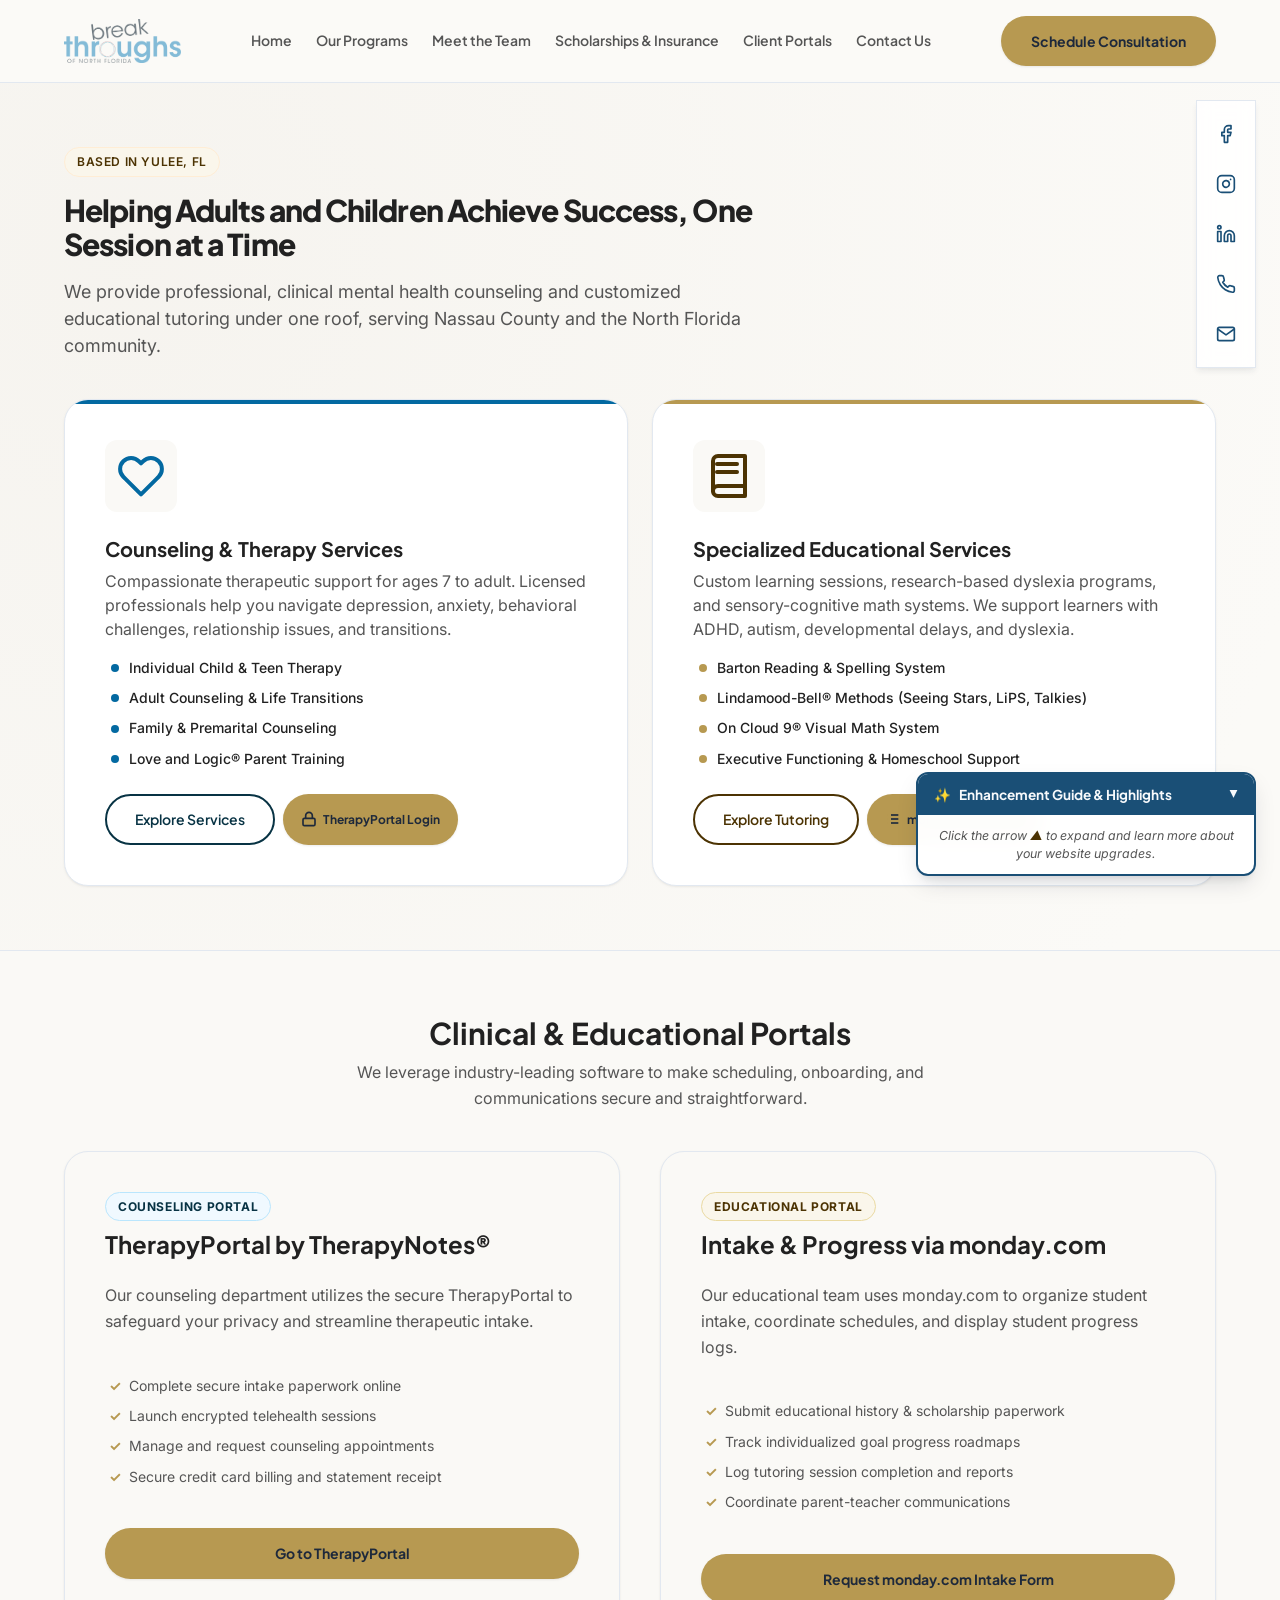
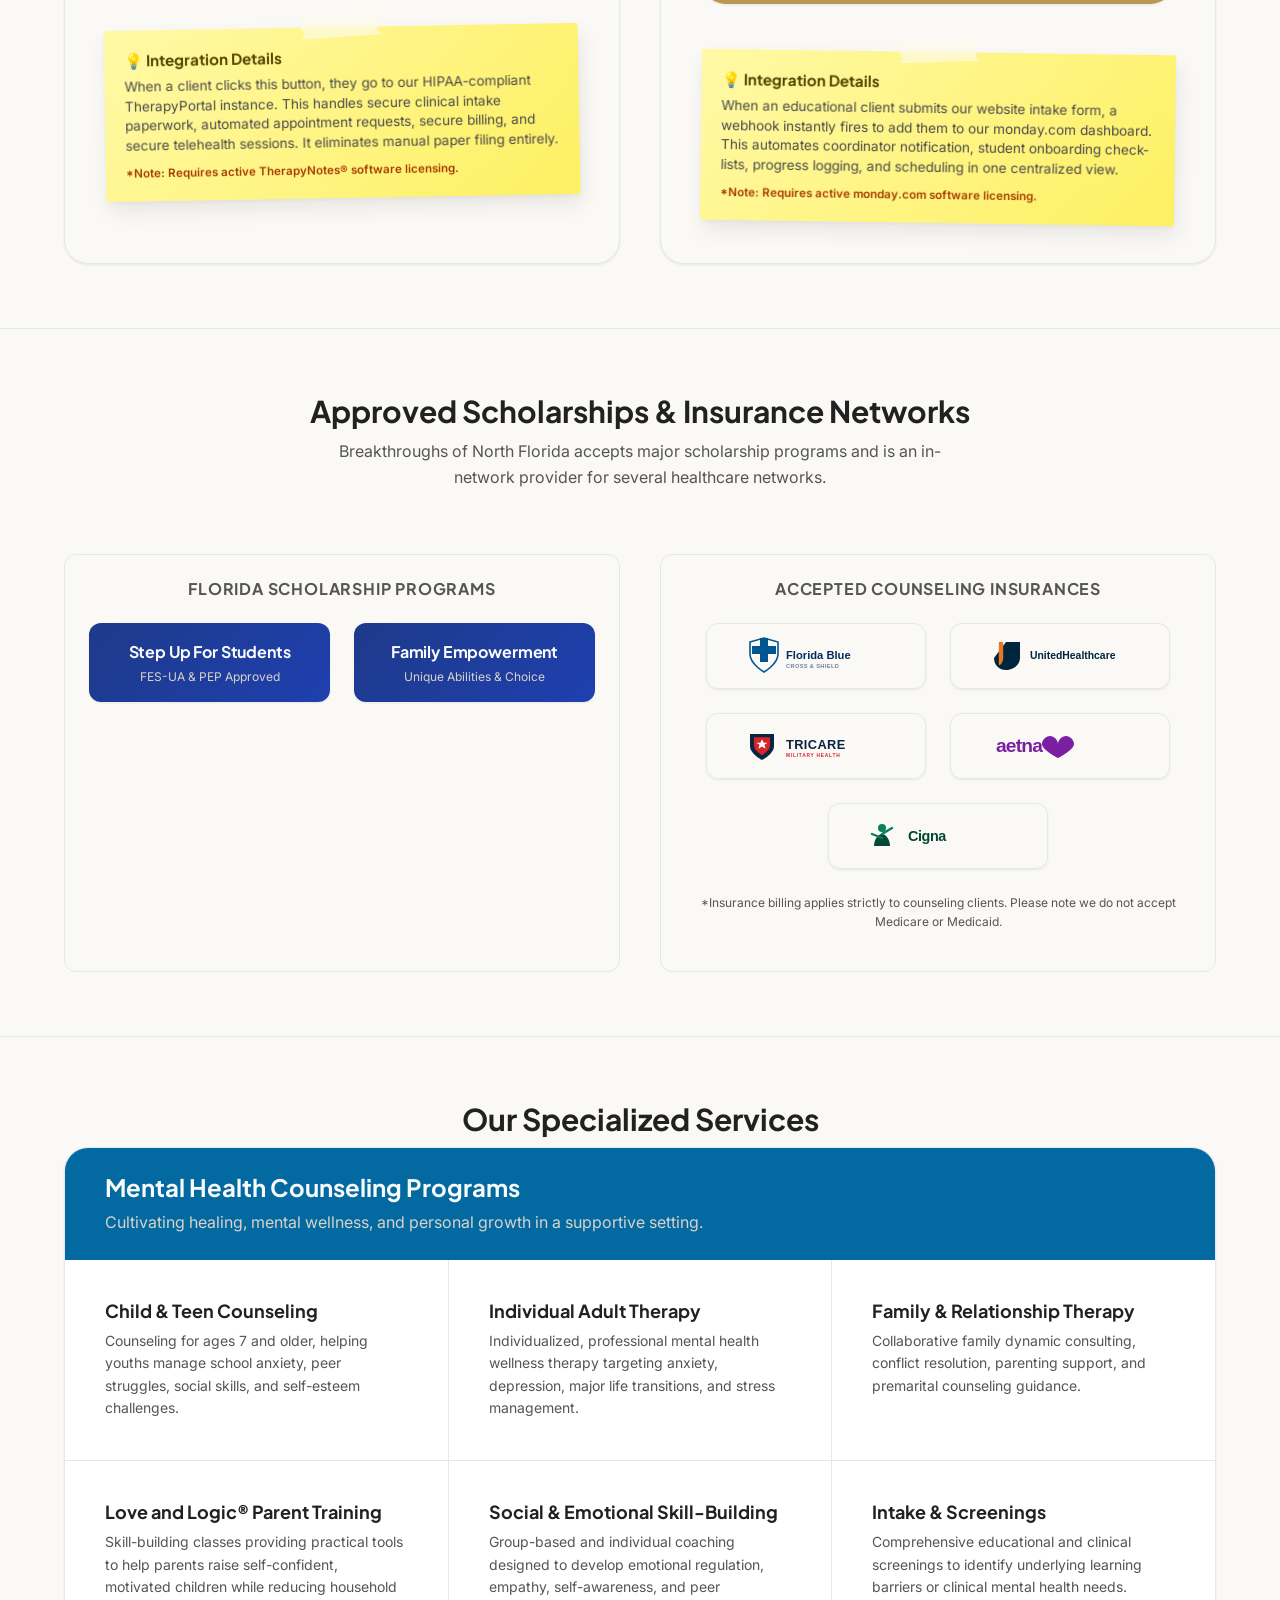
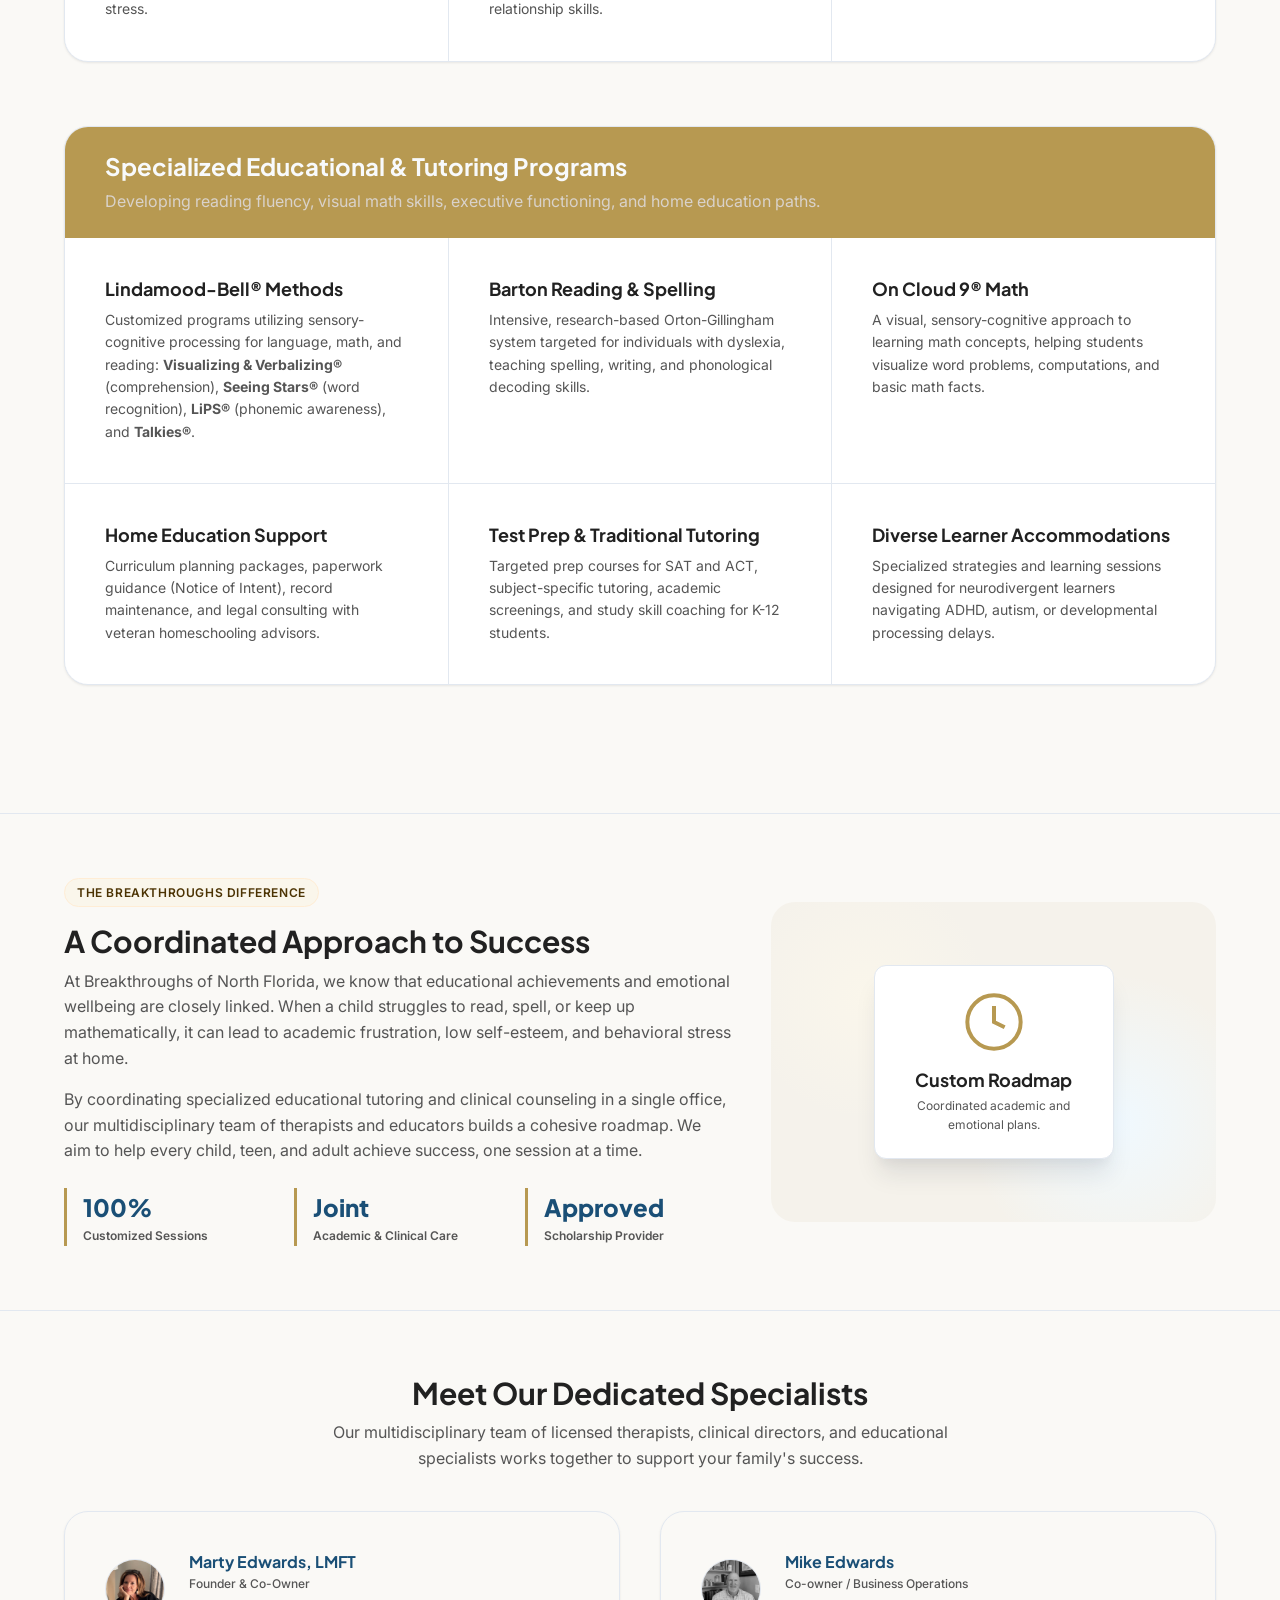
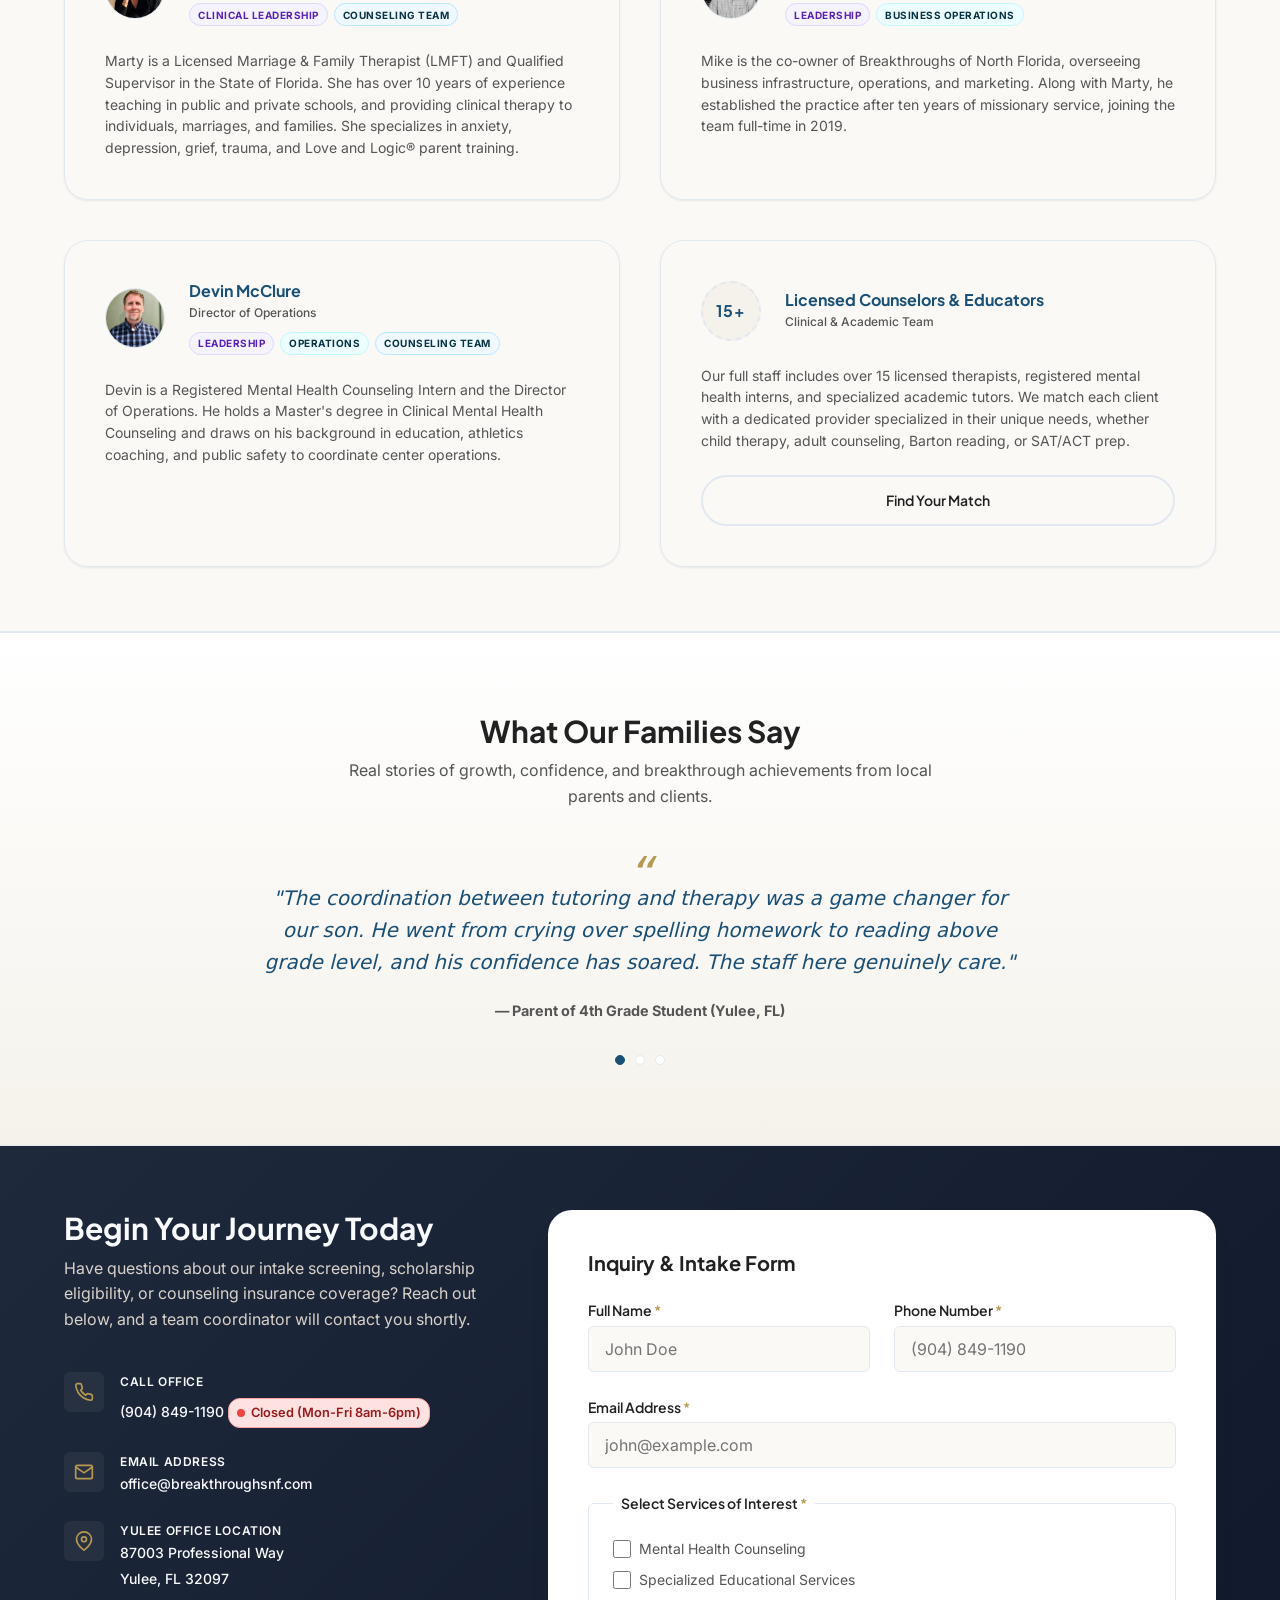
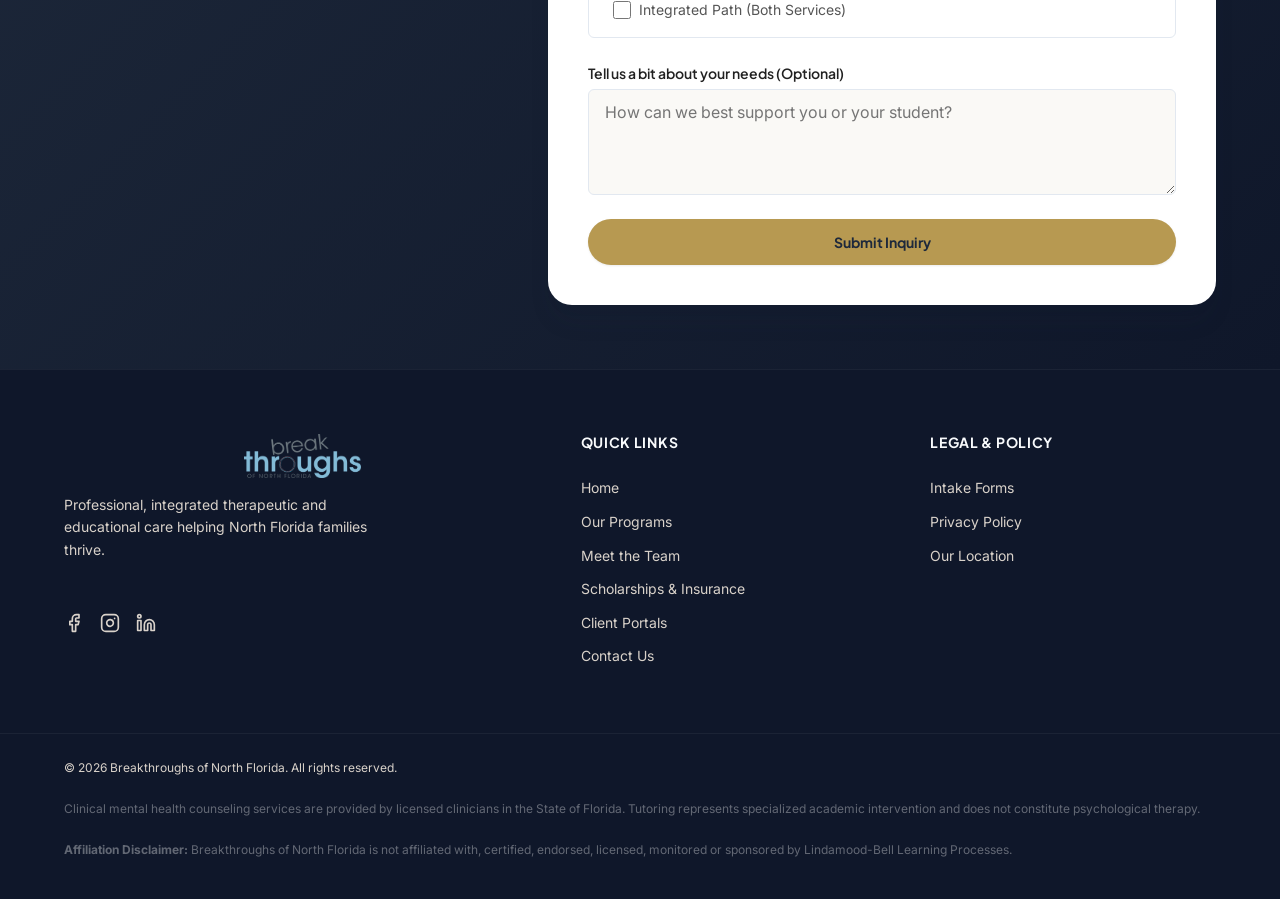
==== commit cff1c673: "Reorder leadership cards to Marty, Mike, Devin on homepage and team page" ====
--- a/index.html
+++ b/index.html
@@ -35,10 +35,12 @@
           This interactive prototype demonstrates recommended enhancements to modernize your website's architecture, user experience, and accessibility. Note that this is a <strong>preliminary concept skeleton</strong> designed to showcase layout and feature possibilities before final content integration.
         </p>
         <ul class="widget-highlights" style="margin: 10px 0; padding-left: 0; list-style: none; display: flex; flex-direction: column; gap: 8px;">
-          <li style="position: relative; padding-left: 18px; font-size: 0.775rem; line-height: 1.4; color: var(--color-text-main);"><strong style="color: var(--color-primary-navy);">Modern Multi-Page Setup:</strong> Recommending a structured 5-page layout (Home, Programs, Team, Rates, Contact) to make extensive clinical and educational copy easy to digest and navigate.</li>
-          <li style="position: relative; padding-left: 18px; font-size: 0.775rem; line-height: 1.4; color: var(--color-text-main);"><strong style="color: var(--color-primary-navy);">Inclusive Design &amp; Accessibility:</strong> Tailored with dyslexia-friendly high-contrast color tones, readable typography, and structured landmark navigation for readers with learning differences.</li>
-          <li style="position: relative; padding-left: 18px; font-size: 0.775rem; line-height: 1.4; color: var(--color-text-main);"><strong style="color: var(--color-primary-navy);">Streamlined Portals:</strong> Integrating active intake forms (Google Forms) and client portal (TherapyPortal) directly into the navigation header.</li>
-          <li style="position: relative; padding-left: 18px; font-size: 0.775rem; line-height: 1.4; color: var(--color-text-main);"><strong style="color: var(--color-primary-navy);">Dynamic Anti-Scroll UX:</strong> Compact staff cards with collapsible bio toggles to prevent infinite page scroll, allowing visitors to expand details only when interested.</li>
+          <li style="position: relative; padding-left: 18px; font-size: 0.775rem; line-height: 1.4; color: var(--color-text-main);"><strong style="color: var(--color-primary-navy);">Modern Multi-Page Layout:</strong> A structured 5-page setup (Home, Programs, Team, Rates, Contact) to make extensive services easy to digest and navigate.</li>
+          <li style="position: relative; padding-left: 18px; font-size: 0.775rem; line-height: 1.4; color: var(--color-text-main);"><strong style="color: var(--color-primary-navy);">Inclusive Design &amp; Accessibility:</strong> Tailored high-contrast, dyslexia-friendly colors, custom scrollbars, and clear landmark structures for cognitive ease.</li>
+          <li style="position: relative; padding-left: 18px; font-size: 0.775rem; line-height: 1.4; color: var(--color-text-main);"><strong style="color: var(--color-primary-navy);">Dynamic Anti-Scroll UX:</strong> Collapsible team bios (natural sentence previews with "Read More" expanders) that prevent infinite scrolling.</li>
+          <li style="position: relative; padding-left: 18px; font-size: 0.775rem; line-height: 1.4; color: var(--color-text-main);"><strong style="color: var(--color-primary-navy);">Interactive Premium Features:</strong> Auto-rotating testimonials slider, filterable program category tabs, and smooth animated FAQ accordions.</li>
+          <li style="position: relative; padding-left: 18px; font-size: 0.775rem; line-height: 1.4; color: var(--color-text-main);"><strong style="color: var(--color-primary-navy);">Live Utility Badges:</strong> Pulsating real-time "Office Hours" status indicator and persistent, direct client portal navigation links.</li>
+          <li style="position: relative; padding-left: 18px; font-size: 0.775rem; line-height: 1.4; color: var(--color-text-main);"><strong style="color: var(--color-primary-navy);">Floating Socials &amp; Navigation:</strong> Glassmorphic right-hand charms bar and scroll-to-top button with smart responsive auto-hide queries.</li>
         </ul>
         <p class="widget-note" style="font-size: 0.75rem; color: var(--color-text-muted); font-style: italic; border-top: 1px solid var(--color-border-subtle); padding-top: 6px; margin-top: 6px; margin-bottom: 0;">Click this header to collapse/expand this guide and view the layout uninterrupted.</p>
       </div>
@@ -436,7 +438,25 @@
         </p>
 
         <div class="team-grid">
-          <!-- Staff Card 1: Mike Edwards -->
+          <!-- Staff Card 1: Marty Edwards -->
+          <div class="team-card">
+            <div class="team-card-header">
+              <img class="team-avatar" src="images/marty.jpg" alt="Marty Edwards">
+              <div class="team-meta">
+                <h4>Marty Edwards, LMFT</h4>
+                <span class="team-role">Founder &amp; Co-Owner</span>
+                <div class="team-badge-container" style="display: flex; flex-wrap: wrap; gap: 6px; margin-top: 4px;">
+                  <span class="team-badge badge-leadership">Clinical Leadership</span>
+                  <span class="team-badge badge-counseling">Counseling Team</span>
+                </div>
+              </div>
+            </div>
+            <p class="team-bio">
+              Marty is a Licensed Marriage &amp; Family Therapist (LMFT) and Qualified Supervisor in the State of Florida. She has over 10 years of experience teaching in public and private schools, and providing clinical therapy to individuals, marriages, and families. She specializes in anxiety, depression, grief, trauma, and Love and Logic® parent training.
+            </p>
+          </div>
+
+          <!-- Staff Card 2: Mike Edwards -->
           <div class="team-card">
             <div class="team-card-header">
               <img class="team-avatar" src="images/mike.jpg" alt="Mike Edwards">
@@ -451,24 +471,6 @@
             </div>
             <p class="team-bio">
               Mike is the co-owner of Breakthroughs of North Florida, overseeing business infrastructure, operations, and marketing. Along with Marty, he established the practice after ten years of missionary service, joining the team full-time in 2019.
-            </p>
-          </div>
-
-          <!-- Staff Card 2: Marty Edwards -->
-          <div class="team-card">
-            <div class="team-card-header">
-              <img class="team-avatar" src="images/marty.jpg" alt="Marty Edwards">
-              <div class="team-meta">
-                <h4>Marty Edwards, LMFT</h4>
-                <span class="team-role">Founder &amp; Co-Owner</span>
-                <div class="team-badge-container" style="display: flex; flex-wrap: wrap; gap: 6px; margin-top: 4px;">
-                  <span class="team-badge badge-leadership">Clinical Leadership</span>
-                  <span class="team-badge badge-counseling">Counseling Team</span>
-                </div>
-              </div>
-            </div>
-            <p class="team-bio">
-              Marty is a Licensed Marriage &amp; Family Therapist (LMFT) and Qualified Supervisor in the State of Florida. She has over 10 years of experience teaching in public and private schools, and providing clinical therapy to individuals, marriages, and families. She specializes in anxiety, depression, grief, trauma, and Love and Logic® parent training.
             </p>
           </div>
 
@@ -652,6 +654,8 @@
 
   </main>
 
+  
+  
   
   
   <!-- Floating Socials Charm Bar -->
